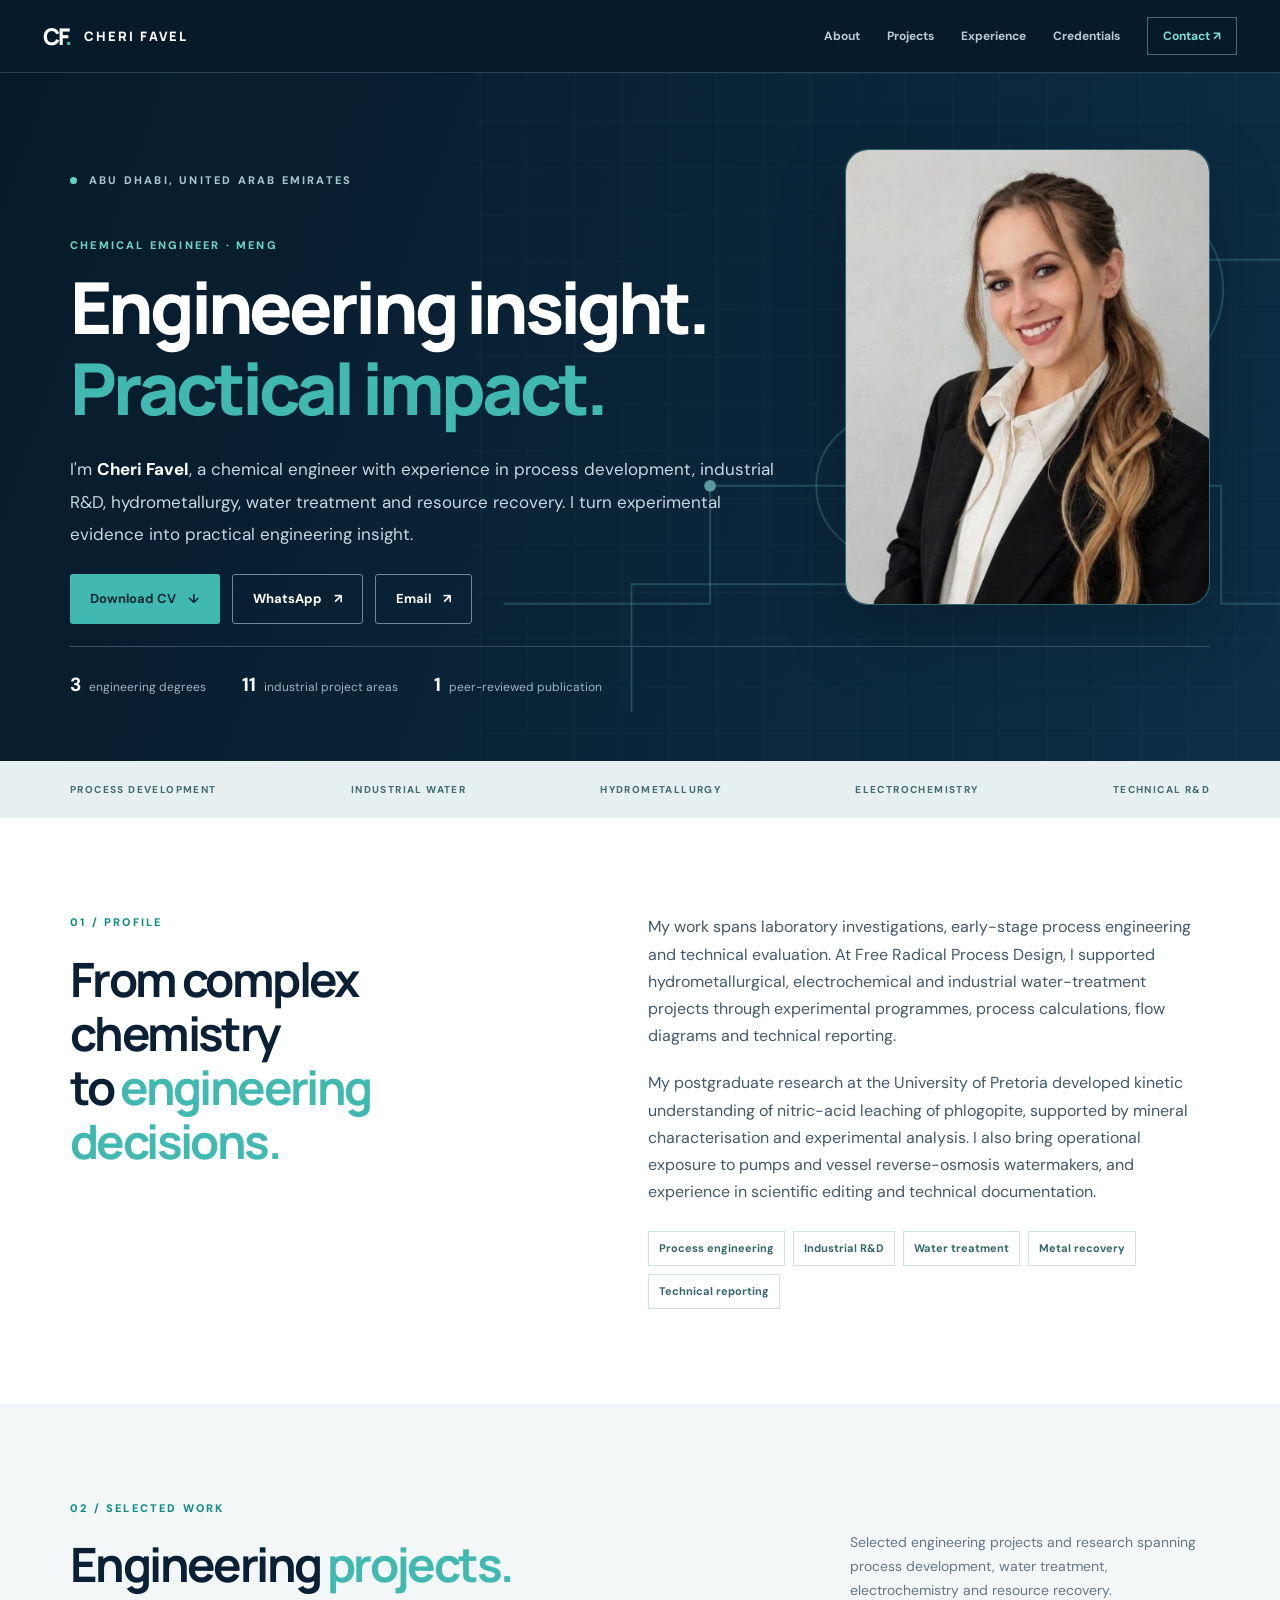
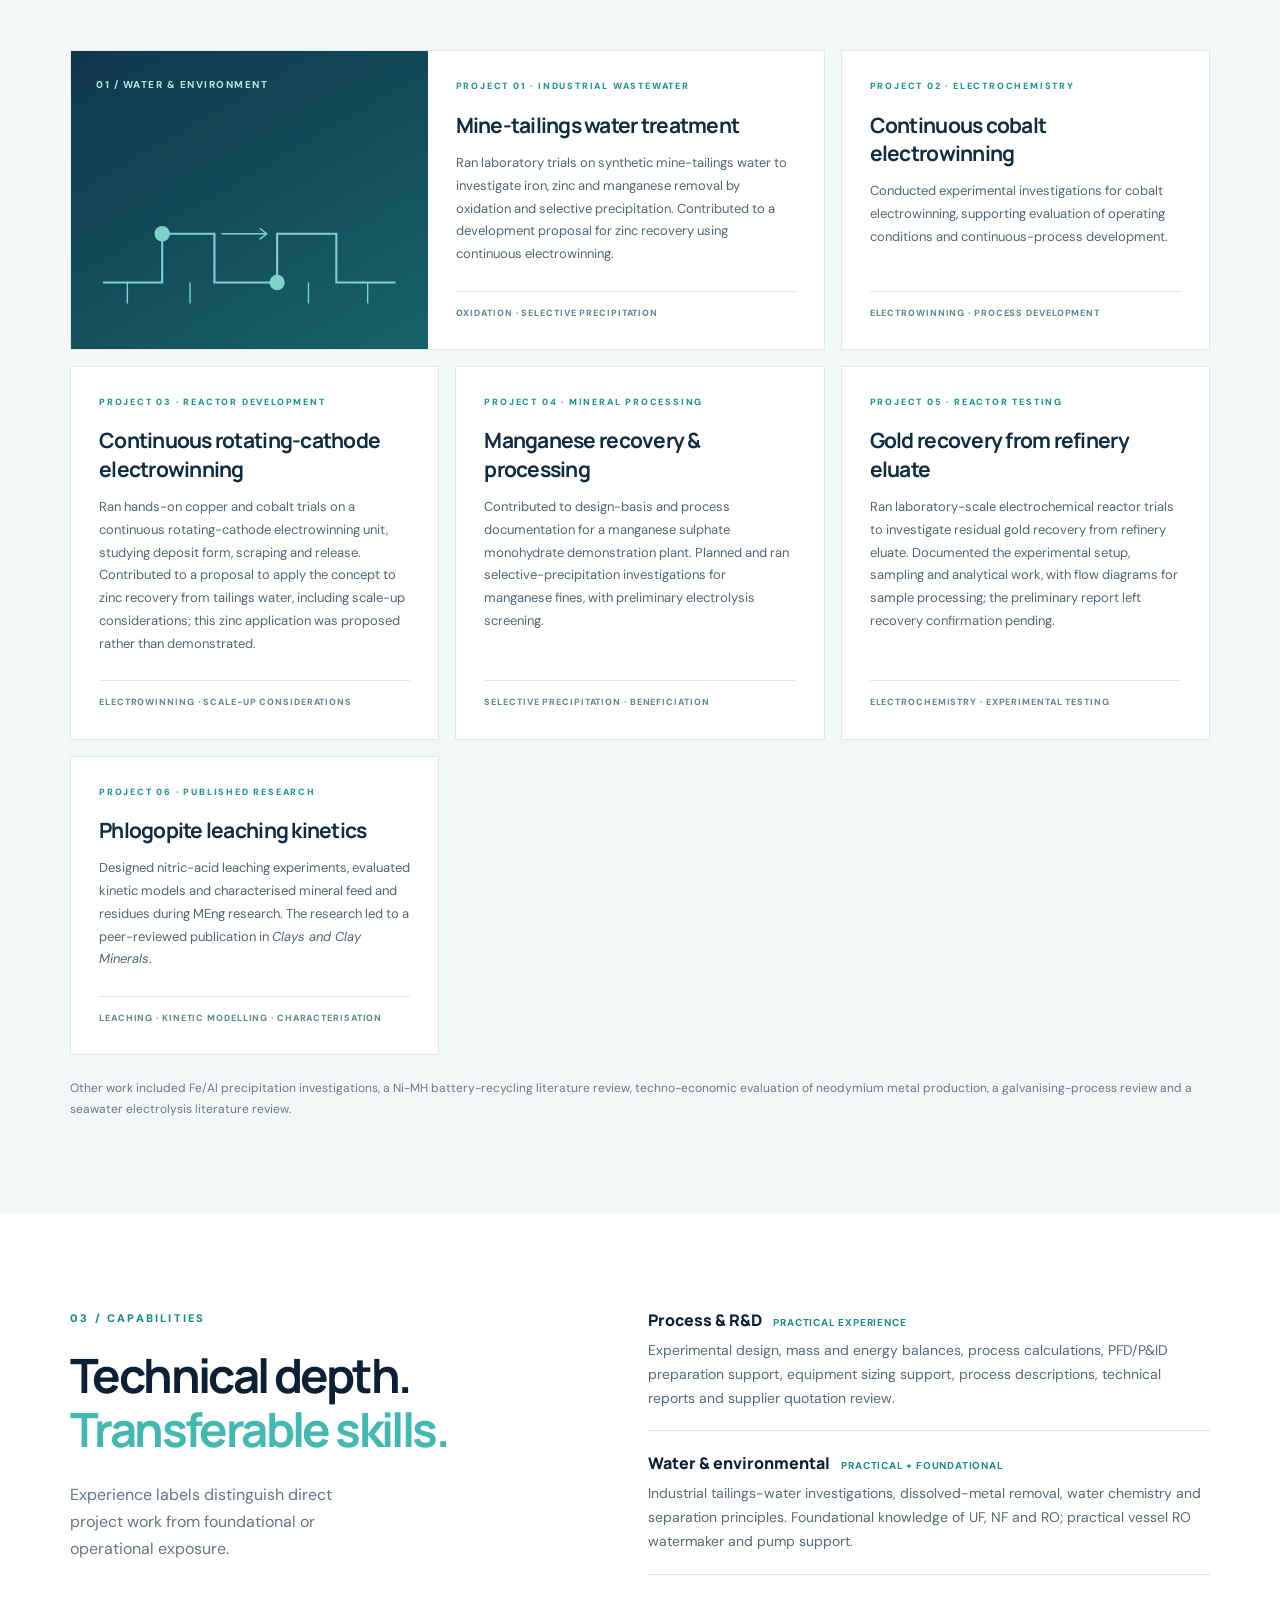
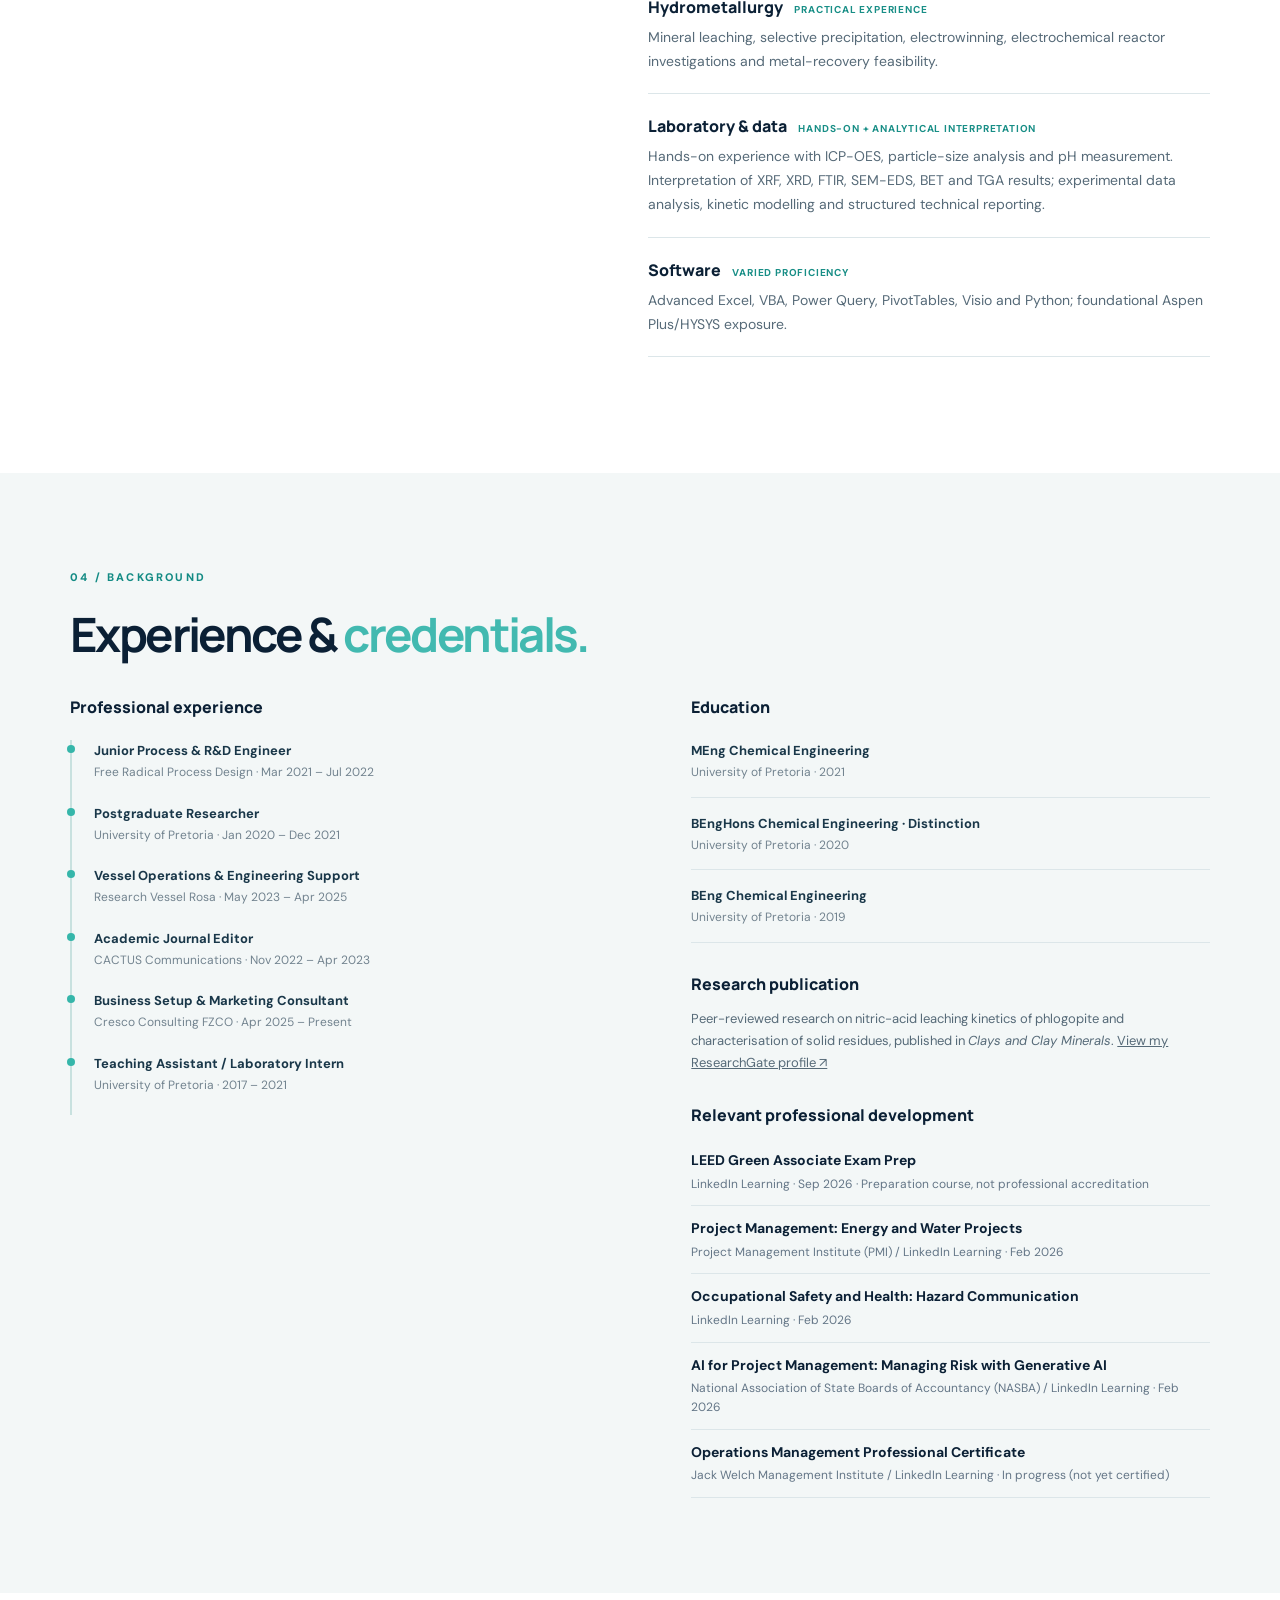
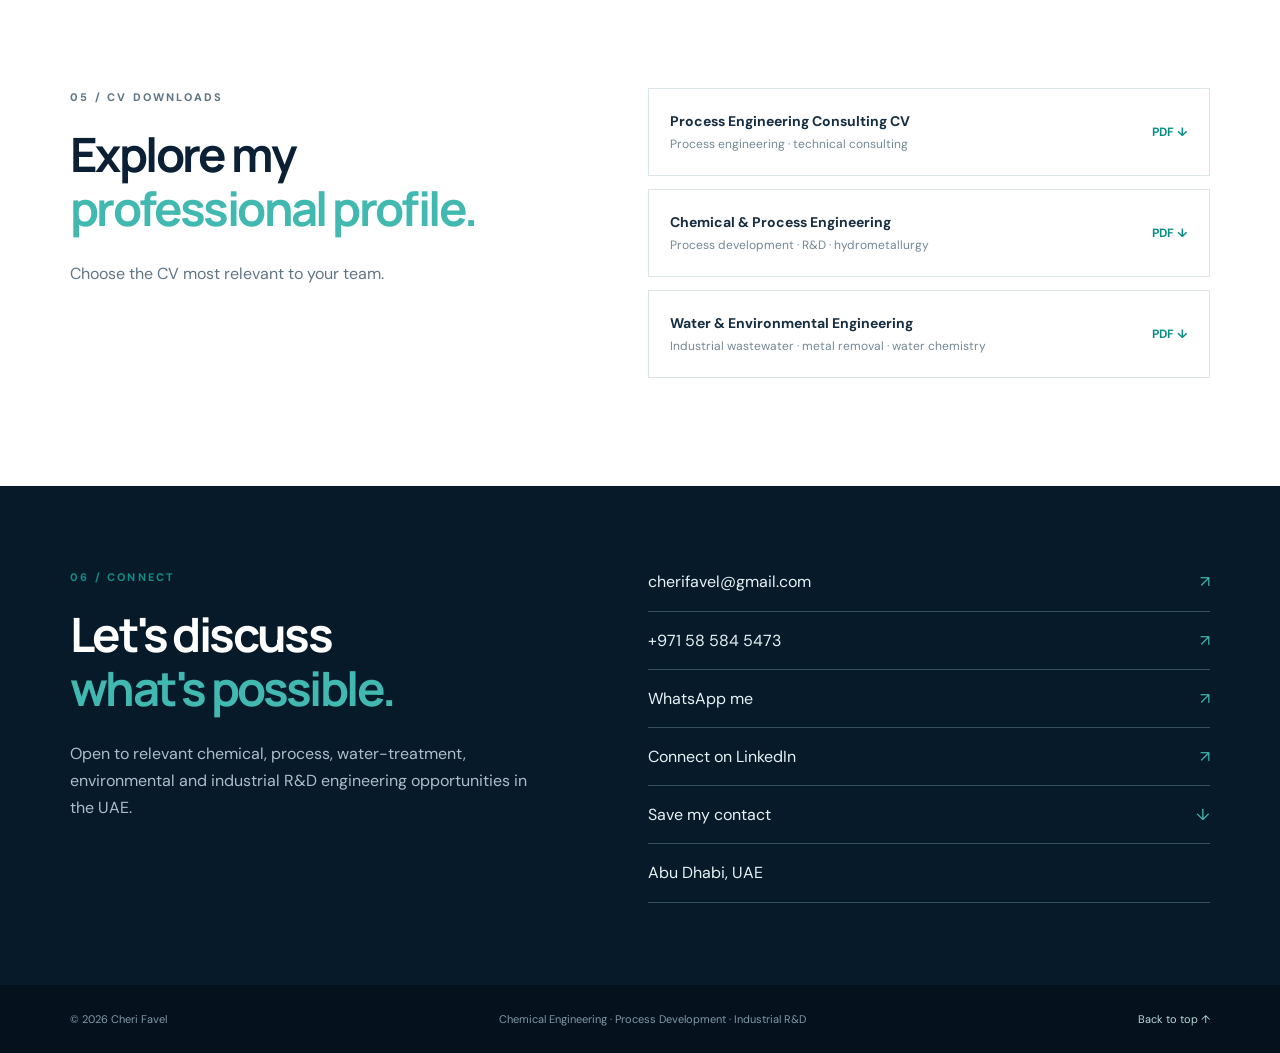
==== index.html @ 6448c1c9 "Fix CV and Contact Section" ====
<!doctype html>
<html lang="en"><head><meta charset="utf-8"><meta name="viewport" content="width=device-width,initial-scale=1"><meta name="theme-color" content="#0b2035"><meta name="description" content="Cheri Favel — MEng Chemical Engineer in Abu Dhabi. Process engineering, industrial R&D, water treatment, hydrometallurgy and resource recovery."><title>Cheri Favel | Chemical Engineer (MEng)</title><link rel="stylesheet" href="assets/style.css"></head>
<body><a class="skip" href="#main">Skip to content</a><header class="nav"><div class="navinner"><a class="brand" href="#top"><span class="brandmark">CF<span>.</span></span><span>CHERI FAVEL</span></a><nav aria-label="Main navigation"><a href="#about">About</a><a href="#projects">Projects</a><a href="#experience">Experience</a><a href="#credentials">Credentials</a><a class="navcontact" href="#contact">Contact ↗</a></nav></div></header>
<main id="main"><section class="hero" id="top"><div class="herobg" aria-hidden="true"><svg viewBox="0 0 1000 700" preserveAspectRatio="xMidYMid slice"><defs><pattern id="g" width="48" height="48" patternUnits="userSpaceOnUse"><path d="M48 0H0V48" fill="none" stroke="#8ad2d0" stroke-opacity=".13"/></pattern></defs><rect width="1000" height="700" fill="url(#g)"/><g fill="none" stroke="#65bfb9" stroke-opacity=".4" stroke-width="2"><path d="M120 540H330V420H510V220H760V100"/><path d="M250 650V520H470V350H720V190H920"/><circle cx="510" cy="420" r="72"/><circle cx="510" cy="420" r="39"/><circle cx="760" cy="220" r="92"/><path d="M610 420h240v120H970"/></g><g fill="#83d6d0"><circle cx="330" cy="420" r="6"/><circle cx="720" cy="350" r="6"/><circle cx="760" cy="100" r="6"/></g></svg></div><div class="wrap hero-content"><div class="hero-portrait"><img src="assets/cheri-professional-1.jpg" alt="Professional portrait of Cheri Favel" width="1100" height="1100" fetchpriority="high"></div><div class="eyebrow"><span class="dot"></span> ABU DHABI, UNITED ARAB EMIRATES</div><p class="intro">CHEMICAL ENGINEER · MENG</p><h1>Engineering insight.<br><em>Practical impact.</em></h1><p class="lead">I'm <strong>Cheri Favel</strong>, a chemical engineer with experience in process development, industrial R&D, hydrometallurgy, water treatment and resource recovery. I turn experimental evidence into practical engineering insight.</p> <div class="actions hero-actions" aria-label="Contact and CV actions">   <a class="button primary" href="#cv">     Download CV <span aria-hidden="true">↓</span>   </a>   <a class="button outline"      href="https://wa.me/971585845473"      target="_blank" rel="noopener noreferrer">     WhatsApp <span aria-hidden="true">↗</span>   </a>   <a class="button outline"      href="mailto:cherifavel@gmail.com">     Email <span aria-hidden="true">↗</span>   </a> </div><div class="herofoot"><span><b>3</b> engineering degrees</span><span><b>11</b> industrial project areas</span><span><b>1</b> peer-reviewed publication</span></div></div></section>
<section class="strip"><div class="wrap stripinner"><span>PROCESS DEVELOPMENT</span><span>INDUSTRIAL WATER</span><span>HYDROMETALLURGY</span><span>ELECTROCHEMISTRY</span><span>TECHNICAL R&D</span></div></section>
<section class="section" id="about"><div class="wrap two"><div><p class="kicker">01 / PROFILE</p><h2>From complex chemistry<br>to <em>engineering decisions.</em></h2></div><div class="bodycopy"><p>My work spans laboratory investigations, early-stage process engineering and technical evaluation. At Free Radical Process Design, I supported hydrometallurgical, electrochemical and industrial water-treatment projects through experimental programmes, process calculations, flow diagrams and technical reporting.</p><p>My postgraduate research at the University of Pretoria developed kinetic understanding of nitric-acid leaching of phlogopite, supported by mineral characterisation and experimental analysis. I also bring operational exposure to pumps and vessel reverse-osmosis watermakers, and experience in scientific editing and technical documentation.</p><div class="tags"><span>Process engineering</span><span>Industrial R&D</span><span>Water treatment</span><span>Metal recovery</span><span>Technical reporting</span></div></div></div></section>
<section class="section shaded" id="projects"><div class="wrap"><div class="sectionhead"><div><p class="kicker">02 / SELECTED WORK</p><h2>Engineering <em>projects.</em></h2></div><p>Selected engineering projects and research spanning process development, water treatment, electrochemistry and resource recovery.</p></div><div class="projects">
<article class="project featured"><div class="projectvisual water"><span>01 / WATER & ENVIRONMENT</span><svg viewBox="0 0 440 200" aria-hidden="true"><path d="M10 140h85v-70h75v70h90v-70h85v70h85" fill="none" stroke="currentColor" stroke-width="3"/><path d="M45 140v30m90-30v30m170-30v30m85-30v30" stroke="currentColor" stroke-width="2"/><circle cx="95" cy="70" r="11" fill="currentColor"/><circle cx="260" cy="140" r="11" fill="currentColor"/><path d="M180 70h65m-10-8 10 8-10 8" stroke="currentColor" stroke-width="2" fill="none"/></svg></div><div class="projectcontent"><p class="projectnum">PROJECT 01 · INDUSTRIAL WASTEWATER</p><h3>Mine-tailings water treatment</h3><p>Ran laboratory trials on synthetic mine-tailings water to investigate iron, zinc and manganese removal by oxidation and selective precipitation. Contributed to a development proposal for zinc recovery using continuous electrowinning.</p><div class="mini">OXIDATION · SELECTIVE PRECIPITATION</div></div></article>
<article class="project"><div class="projectcontent"><p class="projectnum">PROJECT 02 · ELECTROCHEMISTRY</p><h3>Continuous cobalt electrowinning</h3><p>Conducted experimental investigations for cobalt electrowinning, supporting evaluation of operating conditions and continuous-process development.</p><div class="mini">ELECTROWINNING · PROCESS DEVELOPMENT</div></div></article>
<article class="project"><div class="projectcontent"><p class="projectnum">PROJECT 03 · REACTOR DEVELOPMENT</p><h3>Continuous rotating-cathode electrowinning</h3><p>Ran hands-on copper and cobalt trials on a continuous rotating-cathode electrowinning unit, studying deposit form, scraping and release. Contributed to a proposal to apply the concept to zinc recovery from tailings water, including scale-up considerations; this zinc application was proposed rather than demonstrated.</p><div class="mini">ELECTROWINNING · SCALE-UP CONSIDERATIONS</div></div></article>
<article class="project"><div class="projectcontent"><p class="projectnum">PROJECT 04 · MINERAL PROCESSING</p><h3>Manganese recovery & processing</h3><p>Contributed to design-basis and process documentation for a manganese sulphate monohydrate demonstration plant. Planned and ran selective-precipitation investigations for manganese fines, with preliminary electrolysis screening.</p><div class="mini">SELECTIVE PRECIPITATION · BENEFICIATION</div></div></article>
<article class="project"><div class="projectcontent"><p class="projectnum">PROJECT 05 · REACTOR TESTING</p><h3>Gold recovery from refinery eluate</h3><p>Ran laboratory-scale electrochemical reactor trials to investigate residual gold recovery from refinery eluate. Documented the experimental setup, sampling and analytical work, with flow diagrams for sample processing; the preliminary report left recovery confirmation pending.</p><div class="mini">ELECTROCHEMISTRY · EXPERIMENTAL TESTING</div></div></article>
<article class="project"><div class="projectcontent"><p class="projectnum">PROJECT 06 · PUBLISHED RESEARCH</p><h3>Phlogopite leaching kinetics</h3><p>Designed nitric-acid leaching experiments, evaluated kinetic models and characterised mineral feed and residues during MEng research. The research led to a peer-reviewed publication in <em>Clays and Clay Minerals</em>.</p><div class="mini">LEACHING · KINETIC MODELLING · CHARACTERISATION</div></div></article>
</div><p class="note">Other work included Fe/Al precipitation investigations, a Ni-MH battery-recycling literature review, techno-economic evaluation of neodymium metal production, a galvanising-process review and a seawater electrolysis literature review.</p></div></section>
<section class="section" id="experience"><div class="wrap two"><div><p class="kicker">03 / CAPABILITIES</p><h2>Technical depth.<br><em>Transferable skills.</em></h2><p class="aside">Experience labels distinguish direct project work from foundational or operational exposure.</p></div><div class="skills"><div><h3>Process & R&D <small>Practical experience</small></h3><p>Experimental design, mass and energy balances, process calculations, PFD/P&ID preparation support, equipment sizing support, process descriptions, technical reports and supplier quotation review.</p></div><div><h3>Water & environmental <small>Practical + foundational</small></h3><p>Industrial tailings-water investigations, dissolved-metal removal, water chemistry and separation principles. Foundational knowledge of UF, NF and RO; practical vessel RO watermaker and pump support.</p></div><div><h3>Hydrometallurgy <small>Practical experience</small></h3><p>Mineral leaching, selective precipitation, electrowinning, electrochemical reactor investigations and metal-recovery feasibility.</p></div><div><h3>Laboratory & data <small>Hands-on + analytical interpretation</small></h3><p>Hands-on experience with ICP-OES, particle-size analysis and pH measurement. Interpretation of XRF, XRD, FTIR, SEM-EDS, BET and TGA results; experimental data analysis, kinetic modelling and structured technical reporting.</p></div><div><h3>Software <small>Varied proficiency</small></h3><p>Advanced Excel, VBA, Power Query, PivotTables, Visio and Python; foundational Aspen Plus/HYSYS exposure.</p></div></div></div></section>
<section class="section shaded" id="credentials"><div class="wrap"><p class="kicker">04 / BACKGROUND</p><h2>Experience & <em>credentials.</em></h2><div class="credentials"><div><h3>Professional experience</h3><div class="timeline"><div><strong>Junior Process & R&D Engineer</strong><span>Free Radical Process Design · Mar 2021 – Jul 2022</span></div><div><strong>Postgraduate Researcher</strong><span>University of Pretoria · Jan 2020 – Dec 2021</span></div><div><strong>Vessel Operations & Engineering Support</strong><span>Research Vessel Rosa · May 2023 – Apr 2025</span></div><div><strong>Academic Journal Editor</strong><span>CACTUS Communications · Nov 2022 – Apr 2023</span></div><div><strong>Business Setup & Marketing Consultant</strong><span>Cresco Consulting FZCO · Apr 2025 – Present</span></div><div><strong>Teaching Assistant / Laboratory Intern</strong><span>University of Pretoria · 2017 – 2021</span></div></div></div><div><h3>Education</h3><div class="degree"><strong>MEng Chemical Engineering</strong><span>University of Pretoria · 2021</span></div><div class="degree"><strong>BEngHons Chemical Engineering · Distinction</strong><span>University of Pretoria · 2020</span></div><div class="degree"><strong>BEng Chemical Engineering</strong><span>University of Pretoria · 2019</span></div><h3 class="subheading">Research publication</h3><p>Peer-reviewed research on nitric-acid leaching kinetics of phlogopite and characterisation of solid residues, published in <em>Clays and Clay Minerals</em>. <a href="https://www.researchgate.net/profile/Cheri-Favel" target="_blank" rel="noopener noreferrer">View my ResearchGate profile ↗</a></p><h3 class="subheading">Relevant professional development</h3><div class="training-items"><p><strong>LEED Green Associate Exam Prep</strong><span>LinkedIn Learning · Sep 2026 · Preparation course, not professional accreditation</span></p><p><strong>Project Management: Energy and Water Projects</strong><span>Project Management Institute (PMI) / LinkedIn Learning · Feb 2026</span></p><p><strong>Occupational Safety and Health: Hazard Communication</strong><span>LinkedIn Learning · Feb 2026</span></p><p><strong>AI for Project Management: Managing Risk with Generative AI</strong><span>National Association of State Boards of Accountancy (NASBA) / LinkedIn Learning · Feb 2026</span></p><p><strong>Operations Management Professional Certificate</strong><span>Jack Welch Management Institute / LinkedIn Learning · In progress (not yet certified)</span></p></div></div></div></div></section>
<section class="section downloads" id="cv"><div class="wrap two"><div><p class="kicker">05 / CV DOWNLOADS</p><h2>Explore my<br><em>professional profile.</em></h2><p>Choose the CV most relevant to your team.</p></div><div class="downloadcards"><a href="downloads/Cheri_Favel_Process_Engineering_Consulting_CV.pdf" download>
  <span>
    <strong>Process Engineering Consulting CV</strong>
     <small>Process engineering · technical consulting</small>
  </span>
  <b>PDF ↓</b>
</a><a href="downloads/process-engineering-cv.pdf" download><span><strong>Chemical & Process Engineering</strong><small>Process development · R&D · hydrometallurgy</small></span><b>PDF ↓</b></a><a href="downloads/water-environmental-cv.pdf" download><span><strong>Water & Environmental Engineering</strong><small>Industrial wastewater · metal removal · water chemistry</small></span><b>PDF ↓</b></a></div></div></section>
<section class="contact" id="contact"><div class="wrap two"><div><p class="kicker">06 / CONNECT</p><h2>Let's discuss<br><em>what's possible.</em></h2><p>Open to relevant chemical, process, water-treatment, environmental and industrial R&D engineering opportunities in the UAE.</p></div> <div class="contactdetails">   <a href="mailto:cherifavel@gmail.com">     cherifavel@gmail.com <span>↗</span>   </a>   <a href="tel:+971585845473">     +971 58 584 5473 <span>↗</span>   </a>   <a href="https://wa.me/971585845473"      target="_blank" rel="noopener noreferrer">     WhatsApp me <span>↗</span>   </a>   <a href="https://www.linkedin.com/in/cheri-favel/"      target="_blank" rel="noopener noreferrer">     Connect on LinkedIn <span>↗</span>   </a>   <a href="assets/cheri-favel.vcf" download>     Save my contact <span>↓</span>   </a>   <span>Abu Dhabi, UAE</span> </div></div></div></section></main><footer><div class="wrap foot"><span>© <span id="year">2026</span> Cheri Favel</span><span>Chemical Engineering · Process Development · Industrial R&amp;D</span><a href="#top">Back to top ↑</a></div></footer><script src="assets/main.js"></script></body></html>
---- assets/style.css ----
@import url('https://fonts.googleapis.com/css2?family=DM+Sans:wght@400;500;600;700&family=Manrope:wght@400;500;600;700;800&display=swap');
:root{--navy:#0b2035;--deep:#071a2a;--teal:#42b9b0;--ink:#172d40;--muted:#647687;--line:#dce6e9;--paper:#fff;--mist:#f3f7f7}*{box-sizing:border-box}html{scroll-behavior:smooth}body{margin:0;color:var(--ink);font-family:'DM Sans',Arial,sans-serif;font-size:16px;line-height:1.7}a{color:inherit}a:focus-visible{outline:3px solid var(--teal);outline-offset:4px}.skip{position:absolute;top:-100px;left:12px;background:white;padding:12px;z-index:20}.skip:focus{top:12px}.wrap{width:min(1140px,calc(100% - 56px));margin:auto}.nav{background:var(--deep);position:relative;z-index:3;border-bottom:1px solid #294256}.navinner{max-width:1250px;margin:auto;padding:17px 28px;display:flex;justify-content:space-between;align-items:center}.brand{color:#fff;text-decoration:none;display:flex;align-items:center;gap:13px;font:800 13px Manrope;letter-spacing:.16em}.brandmark{font-size:23px;letter-spacing:-.08em}.brandmark span{color:var(--teal)}nav{display:flex;align-items:center;gap:27px}nav a{font-size:12px;font-weight:700;text-decoration:none;color:#b8cbd5}nav a:hover{color:#fff}nav .navcontact{color:#7edbd1;border:1px solid #4b6b75;padding:8px 15px}.hero{position:relative;background:linear-gradient(110deg,#071a2a,#0d2e45);color:white;overflow:hidden}.herobg{position:absolute;inset:0 0 0 37%;opacity:.66}.herobg svg{width:100%;height:100%}.hero-content{position:relative;padding:98px 0 60px;max-width:1140px}.eyebrow,.kicker,.intro,.projectnum{font-size:11px;font-weight:800;letter-spacing:.2em}.eyebrow{color:#a7c7d1;display:flex;align-items:center;gap:12px}.dot{width:7px;height:7px;border-radius:50%;background:#5bd6c8}.intro{color:#70d4c8;margin:46px 0 12px}.hero h1,h2{font-family:Manrope,Arial,sans-serif;letter-spacing:-.055em;line-height:1.14}.hero h1{font-size:clamp(43px,5.6vw,76px);max-width:800px;margin:0 0 23px;font-weight:800}h1 em,h2 em{font-style:normal;color:var(--teal)}.lead{font-size:17px;line-height:1.9;max-width:630px;color:#c8d7e0}.lead strong{color:white}.actions{display:flex;flex-wrap:wrap;gap:12px;margin:32px 0 75px}.button{text-decoration:none;padding:13px 20px;font-size:13px;font-weight:700;display:inline-flex;gap:28px;justify-content:space-between;align-items:center}.primary{background:var(--teal);color:#082a38}.outline{border:1px solid #6e8998;color:#fff}.button:hover{filter:brightness(1.1)}.herofoot{display:flex;gap:36px;border-top:1px solid #375064;padding-top:22px;color:#9eb4c1;font-size:12px}.herofoot b{font-size:19px;color:white;margin-right:5px}.strip{background:#e7f0f0}.stripinner{display:flex;flex-wrap:wrap;justify-content:space-between;gap:15px;padding:20px 0;color:#456c72;font-size:10px;letter-spacing:.14em;font-weight:800}.section{padding:95px 0;scroll-margin-top:20px}.shaded{background:var(--mist)}.two{display:grid;grid-template-columns:1fr 1.18fr;gap:9%}.kicker{color:#138b84;margin:0 0 20px}h2{font-size:clamp(33px,3.7vw,51px);margin:0 0 25px;color:var(--navy)}.bodycopy p{margin:0 0 20px;color:#435969}.tags{display:flex;gap:8px;flex-wrap:wrap;margin-top:26px}.tags span{border:1px solid #d1e2e3;color:#36656b;font-size:11px;font-weight:700;padding:7px 10px}.sectionhead{display:flex;justify-content:space-between;gap:40px;align-items:end;margin-bottom:34px}.sectionhead>p{max-width:360px;color:var(--muted);font-size:14px}.projects{display:grid;grid-template-columns:repeat(3,1fr);gap:16px}.project{background:#fff;border:1px solid #e1e8e9;min-height:285px;display:flex;flex-direction:column}.project.featured{grid-column:span 2;display:grid;grid-template-columns:.9fr 1fr}.projectvisual{background:linear-gradient(150deg,#10364d,#17636a);color:#7ed3cd;min-height:290px;padding:25px;display:flex;flex-direction:column;justify-content:space-between;overflow:hidden}.projectvisual span{font-size:10px;letter-spacing:.15em;font-weight:800;color:#b2e5df}.projectvisual svg{width:100%}.projectcontent{padding:28px;display:flex;flex-direction:column;flex:1}.projectnum{color:#16968c;font-size:9px;margin:0 0 16px}.project h3{font-family:Manrope;font-size:21px;line-height:1.35;letter-spacing:-.035em;color:#102c41;margin:0 0 13px}.project p:not(.projectnum){font-size:13px;line-height:1.75;color:#516675;margin:0 0 25px}.mini{font-size:9px;letter-spacing:.1em;font-weight:800;color:#5e8990;margin-top:auto;border-top:1px solid #e2e9e9;padding-top:14px}.note{color:#637987;font-size:12px;margin:23px 0 0}.aside{color:var(--muted);max-width:300px}.skills>div{border-bottom:1px solid var(--line);padding:0 0 20px;margin-bottom:21px}.skills h3{font:800 16px Manrope;margin:0 0 8px;color:var(--navy)}.skills small{font:700 10px 'DM Sans';text-transform:uppercase;letter-spacing:.08em;color:#188e86;margin-left:8px}.skills p{margin:0;color:#566a78;font-size:14px}.credentials{display:grid;grid-template-columns:1fr 1fr;gap:9%;margin-top:35px}.credentials h3{font:800 16px Manrope;color:var(--navy);margin:0 0 22px}.timeline>div{padding:0 0 20px 22px;border-left:2px solid #c8e1df;position:relative}.timeline>div:before{content:'';position:absolute;left:-5px;top:5px;width:8px;height:8px;background:#35b6aa;border-radius:50%}.timeline strong,.degree strong{display:block;font-size:13px;color:#193749}.timeline span,.degree span{display:block;color:#72838f;font-size:12px}.degree{border-bottom:1px solid #dce6e9;padding-bottom:14px;margin-bottom:15px}.credentials p{font-size:13px;color:#566a78}.subheading{margin-top:30px!important;margin-bottom:10px!important}.muted{color:#7b8b95}.small{font-size:11px}.downloads{background:#fff}.downloads p{color:#617685}.downloadcards a{border:1px solid var(--line);padding:21px;margin-bottom:13px;display:flex;justify-content:space-between;align-items:center;gap:12px;text-decoration:none}.downloadcards a:hover{border-color:var(--teal);background:#f6fbfa}.downloadcards strong,.downloadcards small{display:block}.downloadcards strong{font-size:14px}.downloadcards small{font-size:12px;color:#748895}.downloadcards b{font-size:12px;color:#0b8e85;white-space:nowrap}.contact{background:var(--deep);padding:82px 0;color:white}.contact h2{color:white}.contact p:not(.kicker){color:#a9c0ca}.contactdetails{display:flex;flex-direction:column;justify-content:center;gap:15px}.contactdetails a,.contactdetails>span{border-bottom:1px solid #355061;padding-bottom:15px;color:#e6f2f4;text-decoration:none;font-size:16px}.contactdetails a span{float:right;color:var(--teal)}footer{background:#05121e;color:#8099a8;font-size:11px}.foot{padding:25px 0;display:flex;gap:20px;justify-content:space-between}.foot a{color:#b6d8d8;text-decoration:none}@media(max-width:800px){.wrap{width:min(100% - 36px,640px)}.navinner{padding:16px 18px}nav{gap:12px}nav a:not(.navcontact){display:none}.hero-content{padding:65px 0 40px}.herobg{inset:0 0 0 10%;opacity:.24}.intro{margin-top:35px}.lead{font-size:15px}.actions{margin-bottom:45px}.herofoot{gap:12px;flex-wrap:wrap}.herofoot span{font-size:11px}.stripinner{justify-content:flex-start}.section{padding:65px 0}.two,.credentials{grid-template-columns:1fr;gap:25px}.sectionhead{display:block}.projects{grid-template-columns:1fr 1fr}.project.featured{grid-column:span 2}.project{min-height:0}.foot{flex-wrap:wrap}.skills small{display:block;margin:4px 0 0}}@media(max-width:560px){.projects{grid-template-columns:1fr}.project.featured{grid-column:span 1;display:block}.projectvisual{min-height:165px}.projectvisual svg{height:105px}.hero h1{font-size:42px}.herofoot{display:grid;grid-template-columns:1fr 1fr}.sectionhead>p{margin-bottom:24px}.projectcontent{padding:23px}.contactdetails a{font-size:14px}}

/* Professional headshot — WETEX engineering portfolio */
@media(min-width:1000px){.hero-content>.eyebrow,.hero-content>.intro,.hero-content>h1,.hero-content>.lead,.hero-content>.actions{max-width:62%}.hero-portrait{position:absolute;right:0;top:76px;width:32%;aspect-ratio:4/5;overflow:hidden;border:1px solid rgba(109,210,204,.35);box-shadow:0 24px 70px rgba(0,0,0,.22)}.hero-portrait img{width:100%;height:100%;object-fit:cover;object-position:center 18%}.herofoot{position:relative;z-index:1}}
@media(min-width:801px) and (max-width:999px){.hero-portrait{width:230px;height:270px;float:right;margin:0 0 16px 25px;overflow:hidden;border:1px solid rgba(109,210,204,.35)}.hero-portrait img{width:100%;height:100%;object-fit:cover}}
@media(max-width:800px){.hero-portrait{width:min(230px,65vw);aspect-ratio:1/1;margin:0 0 25px;overflow:hidden;border:1px solid rgba(109,210,204,.35)}.hero-portrait img{width:100%;height:100%;object-fit:cover;object-position:center 15%}}

/* Rounded portrait and expanded credentials */
.hero-portrait{border-radius:22px;isolation:isolate}
.hero-portrait img{display:block;border-radius:inherit}
.qualification-list{list-style:none;margin:10px 0 22px;padding:0;display:grid;gap:11px}
.qualification-list li{position:relative;padding-left:18px;line-height:1.55;color:var(--muted,#536879);font-size:14px}
.qualification-list li:before{content:"";position:absolute;left:0;top:.65em;width:6px;height:6px;border-radius:50%;background:var(--teal,#42b9b0)}
.qualification-list strong{color:var(--navy,#0b2035)}
.qualification-note{font-size:13px;line-height:1.55}
@media(max-width:800px){.hero-portrait{border-radius:18px}}

/* Credentials: match the existing degree/timeline typography */
.training-items{display:grid;gap:0;margin:12px 0 0}
.training-items p{margin:0;padding:12px 0;border-bottom:1px solid var(--line);font-size:14px;line-height:1.55;font-family:'DM Sans',Arial,sans-serif;color:var(--ink)}
.training-items p strong{display:block;font-weight:700;color:var(--navy);font-family:inherit;font-size:14px}
.training-items p span{display:block;color:var(--muted);font-size:12px;font-family:inherit;margin-top:3px}


/* Hero contact actions — Edit 1 */
.hero-actions {
  margin: 24px 0 22px;
  gap: 12px;
}

.hero-actions .button {
  min-height: 48px;
  border-radius: 3px;
  gap: 12px;
}

@media (max-width: 560px) {
  .hero-actions {
    display: flex;
    flex-direction: column;
    gap: 10px;
    margin: 20px 0;
  }

  .hero-actions .button {
    width: 100%;
    min-height: 48px;
    justify-content: space-between;
  }
}
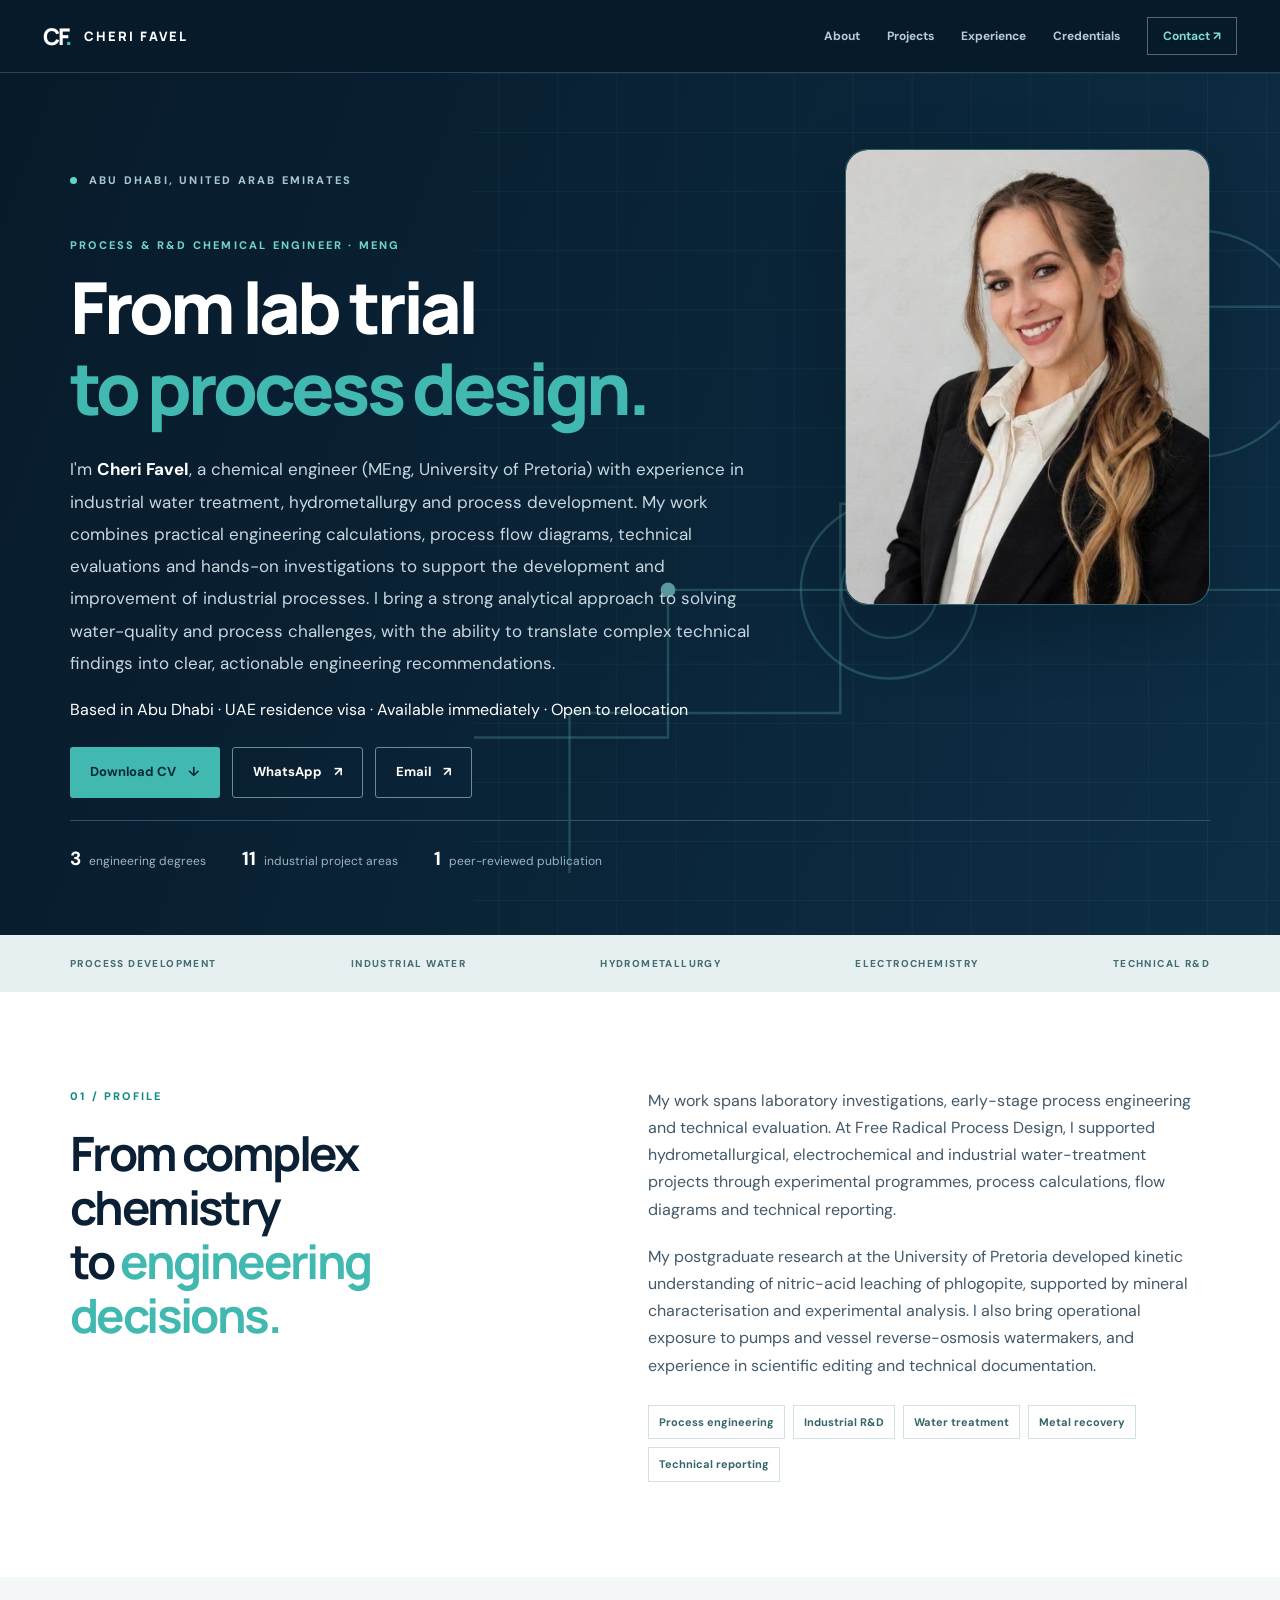
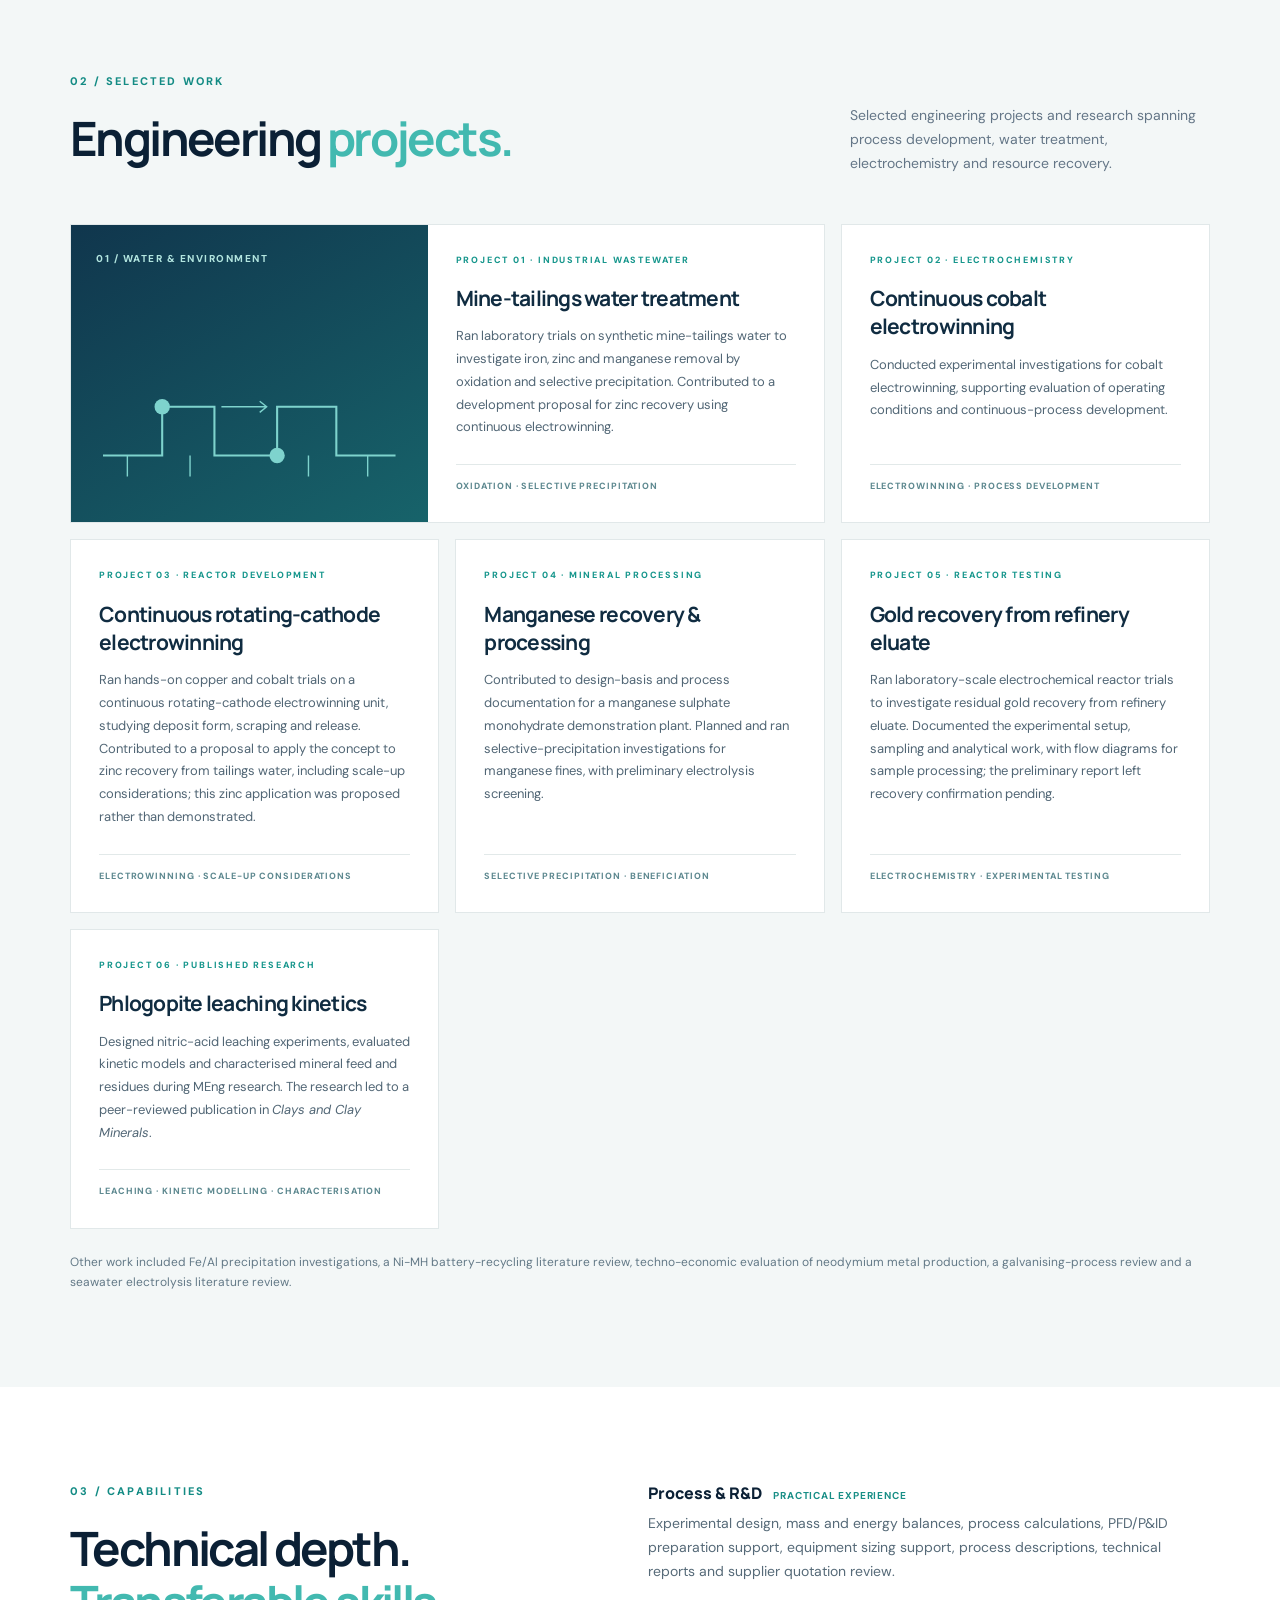
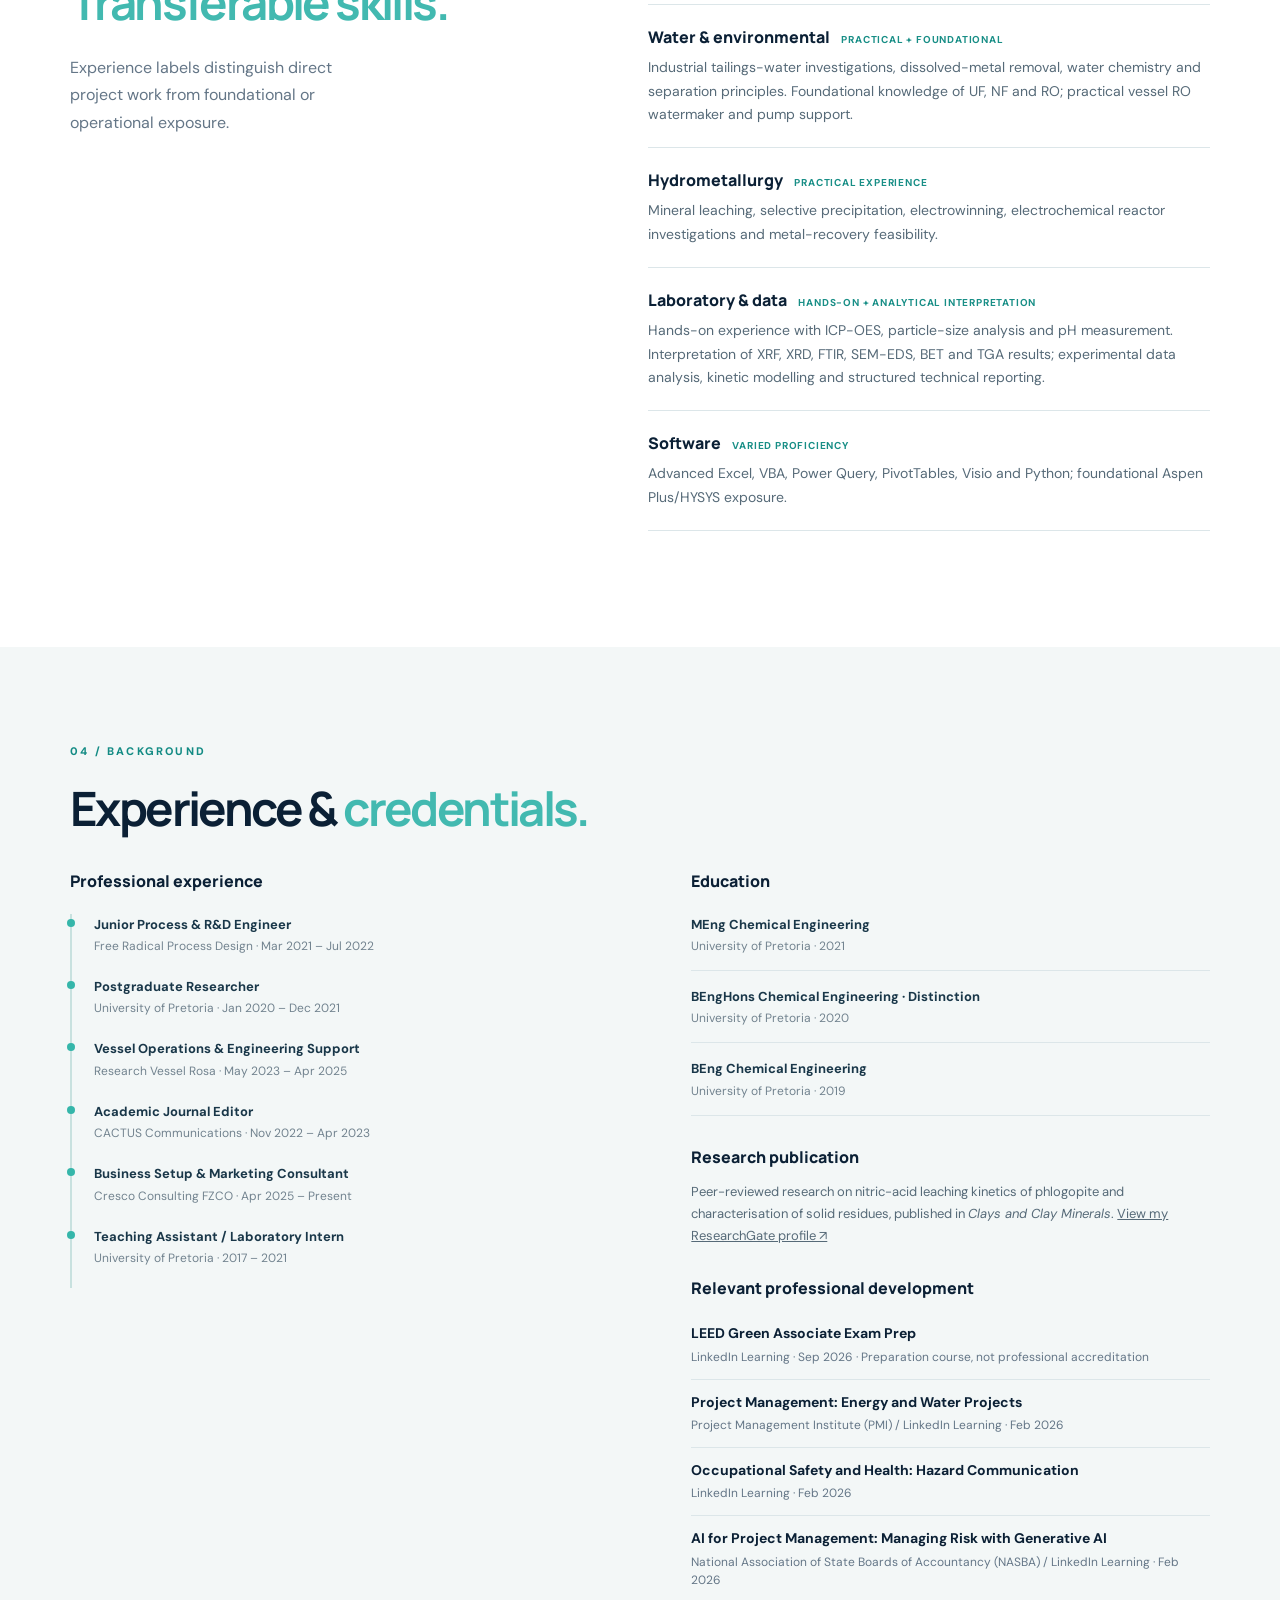
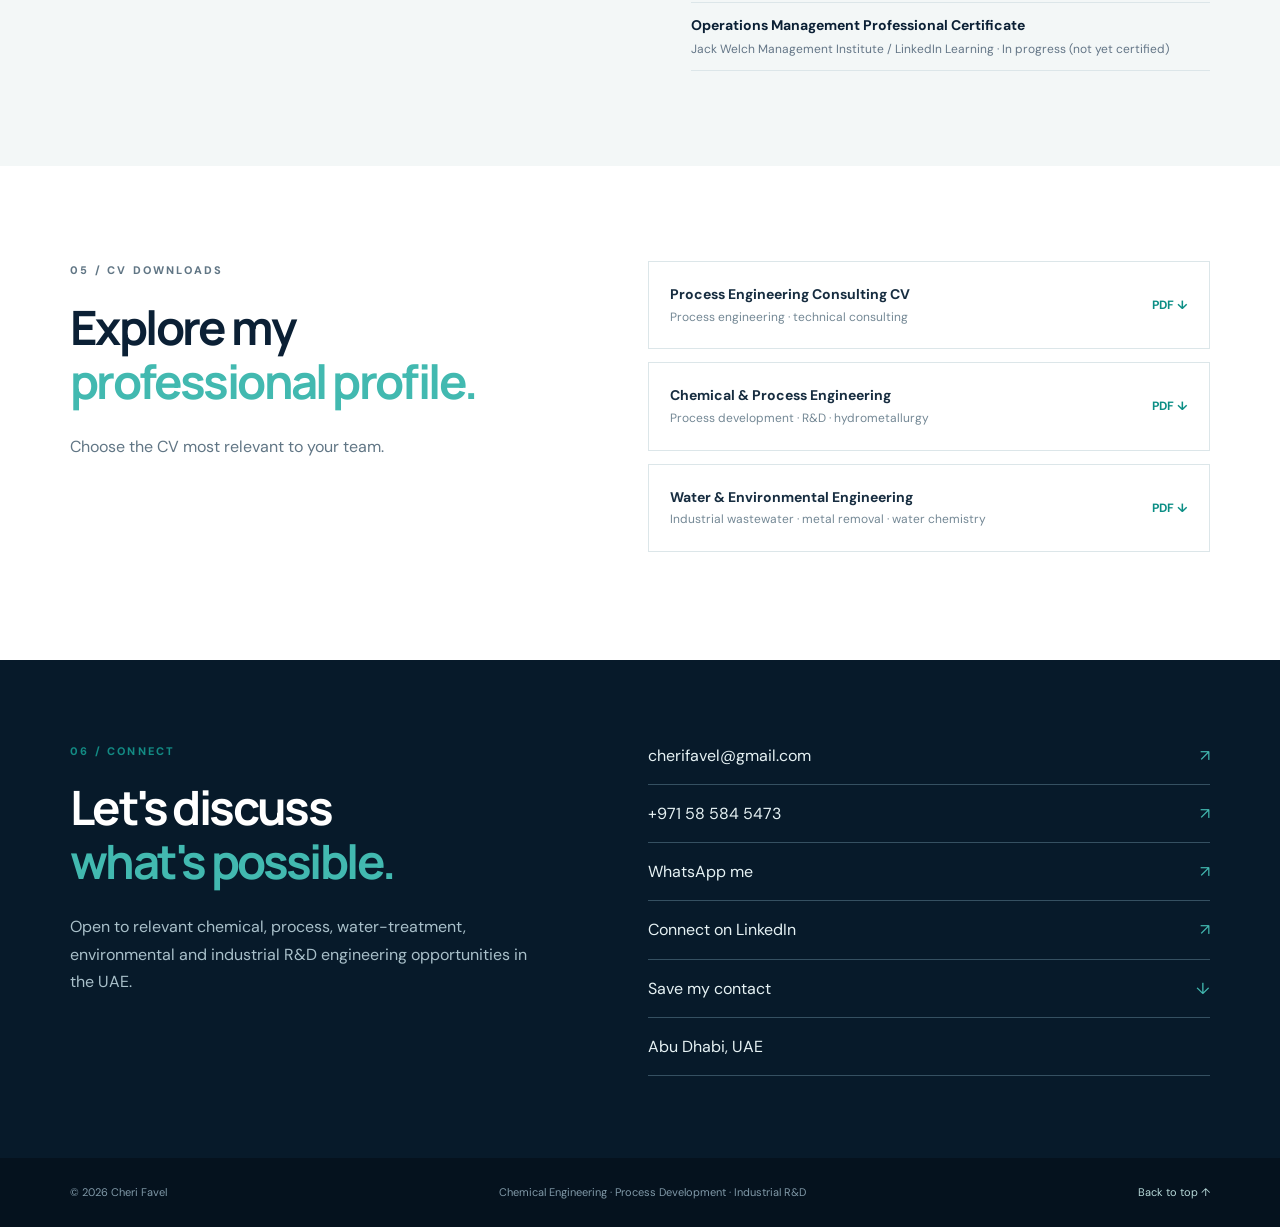
==== commit 2108f78d: "updated bio" ====
--- a/index.html
+++ b/index.html
@@ -1,7 +1,7 @@
 <!doctype html>
 <html lang="en"><head><meta charset="utf-8"><meta name="viewport" content="width=device-width,initial-scale=1"><meta name="theme-color" content="#0b2035"><meta name="description" content="Cheri Favel — MEng Chemical Engineer in Abu Dhabi. Process engineering, industrial R&D, water treatment, hydrometallurgy and resource recovery."><title>Cheri Favel | Chemical Engineer (MEng)</title><link rel="stylesheet" href="assets/style.css"></head>
 <body><a class="skip" href="#main">Skip to content</a><header class="nav"><div class="navinner"><a class="brand" href="#top"><span class="brandmark">CF<span>.</span></span><span>CHERI FAVEL</span></a><nav aria-label="Main navigation"><a href="#about">About</a><a href="#projects">Projects</a><a href="#experience">Experience</a><a href="#credentials">Credentials</a><a class="navcontact" href="#contact">Contact ↗</a></nav></div></header>
-<main id="main"><section class="hero" id="top"><div class="herobg" aria-hidden="true"><svg viewBox="0 0 1000 700" preserveAspectRatio="xMidYMid slice"><defs><pattern id="g" width="48" height="48" patternUnits="userSpaceOnUse"><path d="M48 0H0V48" fill="none" stroke="#8ad2d0" stroke-opacity=".13"/></pattern></defs><rect width="1000" height="700" fill="url(#g)"/><g fill="none" stroke="#65bfb9" stroke-opacity=".4" stroke-width="2"><path d="M120 540H330V420H510V220H760V100"/><path d="M250 650V520H470V350H720V190H920"/><circle cx="510" cy="420" r="72"/><circle cx="510" cy="420" r="39"/><circle cx="760" cy="220" r="92"/><path d="M610 420h240v120H970"/></g><g fill="#83d6d0"><circle cx="330" cy="420" r="6"/><circle cx="720" cy="350" r="6"/><circle cx="760" cy="100" r="6"/></g></svg></div><div class="wrap hero-content"><div class="hero-portrait"><img src="assets/cheri-professional-1.jpg" alt="Professional portrait of Cheri Favel" width="1100" height="1100" fetchpriority="high"></div><div class="eyebrow"><span class="dot"></span> ABU DHABI, UNITED ARAB EMIRATES</div><p class="intro">CHEMICAL ENGINEER · MENG</p><h1>Engineering insight.<br><em>Practical impact.</em></h1><p class="lead">I'm <strong>Cheri Favel</strong>, a chemical engineer with experience in process development, industrial R&D, hydrometallurgy, water treatment and resource recovery. I turn experimental evidence into practical engineering insight.</p> <div class="actions hero-actions" aria-label="Contact and CV actions">   <a class="button primary" href="#cv">     Download CV <span aria-hidden="true">↓</span>   </a>   <a class="button outline"      href="https://wa.me/971585845473"      target="_blank" rel="noopener noreferrer">     WhatsApp <span aria-hidden="true">↗</span>   </a>   <a class="button outline"      href="mailto:cherifavel@gmail.com">     Email <span aria-hidden="true">↗</span>   </a> </div><div class="herofoot"><span><b>3</b> engineering degrees</span><span><b>11</b> industrial project areas</span><span><b>1</b> peer-reviewed publication</span></div></div></section>
+<main id="main"><section class="hero" id="top"><div class="herobg" aria-hidden="true"><svg viewBox="0 0 1000 700" preserveAspectRatio="xMidYMid slice"><defs><pattern id="g" width="48" height="48" patternUnits="userSpaceOnUse"><path d="M48 0H0V48" fill="none" stroke="#8ad2d0" stroke-opacity=".13"/></pattern></defs><rect width="1000" height="700" fill="url(#g)"/><g fill="none" stroke="#65bfb9" stroke-opacity=".4" stroke-width="2"><path d="M120 540H330V420H510V220H760V100"/><path d="M250 650V520H470V350H720V190H920"/><circle cx="510" cy="420" r="72"/><circle cx="510" cy="420" r="39"/><circle cx="760" cy="220" r="92"/><path d="M610 420h240v120H970"/></g><g fill="#83d6d0"><circle cx="330" cy="420" r="6"/><circle cx="720" cy="350" r="6"/><circle cx="760" cy="100" r="6"/></g></svg></div><div class="wrap hero-content"><div class="hero-portrait"><img src="assets/cheri-professional-1.jpg" alt="Professional portrait of Cheri Favel" width="1100" height="1100" fetchpriority="high"></div><div class="eyebrow"><span class="dot"></span> ABU DHABI, UNITED ARAB EMIRATES</div><p class="intro">PROCESS &amp; R&amp;D CHEMICAL ENGINEER · MENG</p><h1>From lab trial<br><em>to process design.</em></h1> <p class="lead">I'm <strong>Cheri Favel</strong>, a chemical engineer (MEng, University of Pretoria) with experience in industrial water treatment, hydrometallurgy and process development. My work combines practical engineering calculations, process flow diagrams, technical evaluations and hands-on investigations to support the development and improvement of industrial processes. I bring a strong analytical approach to solving water-quality and process challenges, with the ability to translate complex technical findings into clear, actionable engineering recommendations.</p> <p class="hero-availability">Based in Abu Dhabi · UAE residence visa · Available immediately · Open to relocation</p> <div class="actions hero-actions" aria-label="Contact and CV actions">   <a class="button primary" href="#cv">     Download CV <span aria-hidden="true">↓</span>   </a>   <a class="button outline"      href="https://wa.me/971585845473"      target="_blank" rel="noopener noreferrer">     WhatsApp <span aria-hidden="true">↗</span>   </a>   <a class="button outline"      href="mailto:cherifavel@gmail.com">     Email <span aria-hidden="true">↗</span>   </a> </div><div class="herofoot"><span><b>3</b> engineering degrees</span><span><b>11</b> industrial project areas</span><span><b>1</b> peer-reviewed publication</span></div></div></section>
 <section class="strip"><div class="wrap stripinner"><span>PROCESS DEVELOPMENT</span><span>INDUSTRIAL WATER</span><span>HYDROMETALLURGY</span><span>ELECTROCHEMISTRY</span><span>TECHNICAL R&D</span></div></section>
 <section class="section" id="about"><div class="wrap two"><div><p class="kicker">01 / PROFILE</p><h2>From complex chemistry<br>to <em>engineering decisions.</em></h2></div><div class="bodycopy"><p>My work spans laboratory investigations, early-stage process engineering and technical evaluation. At Free Radical Process Design, I supported hydrometallurgical, electrochemical and industrial water-treatment projects through experimental programmes, process calculations, flow diagrams and technical reporting.</p><p>My postgraduate research at the University of Pretoria developed kinetic understanding of nitric-acid leaching of phlogopite, supported by mineral characterisation and experimental analysis. I also bring operational exposure to pumps and vessel reverse-osmosis watermakers, and experience in scientific editing and technical documentation.</p><div class="tags"><span>Process engineering</span><span>Industrial R&D</span><span>Water treatment</span><span>Metal recovery</span><span>Technical reporting</span></div></div></div></section>
 <section class="section shaded" id="projects"><div class="wrap"><div class="sectionhead"><div><p class="kicker">02 / SELECTED WORK</p><h2>Engineering <em>projects.</em></h2></div><p>Selected engineering projects and research spanning process development, water treatment, electrochemistry and resource recovery.</p></div><div class="projects">
@@ -21,4 +21,4 @@
   </span>
   <b>PDF ↓</b>
 </a><a href="downloads/process-engineering-cv.pdf" download><span><strong>Chemical & Process Engineering</strong><small>Process development · R&D · hydrometallurgy</small></span><b>PDF ↓</b></a><a href="downloads/water-environmental-cv.pdf" download><span><strong>Water & Environmental Engineering</strong><small>Industrial wastewater · metal removal · water chemistry</small></span><b>PDF ↓</b></a></div></div></section>
-<section class="contact" id="contact"><div class="wrap two"><div><p class="kicker">06 / CONNECT</p><h2>Let's discuss<br><em>what's possible.</em></h2><p>Open to relevant chemical, process, water-treatment, environmental and industrial R&D engineering opportunities in the UAE.</p></div> <div class="contactdetails">   <a href="mailto:cherifavel@gmail.com">     cherifavel@gmail.com <span>↗</span>   </a>   <a href="tel:+971585845473">     +971 58 584 5473 <span>↗</span>   </a>   <a href="https://wa.me/971585845473"      target="_blank" rel="noopener noreferrer">     WhatsApp me <span>↗</span>   </a>   <a href="https://www.linkedin.com/in/cheri-favel/"      target="_blank" rel="noopener noreferrer">     Connect on LinkedIn <span>↗</span>   </a>   <a href="assets/cheri-favel.vcf" download>     Save my contact <span>↓</span>   </a>   <span>Abu Dhabi, UAE</span> </div></div></div></section></main><footer><div class="wrap foot"><span>© <span id="year">2026</span> Cheri Favel</span><span>Chemical Engineering · Process Development · Industrial R&amp;D</span><a href="#top">Back to top ↑</a></div></footer><script src="assets/main.js"></script></body></html>
+<section class="contact" id="contact"><div class="wrap two"><div><p class="kicker">06 / CONNECT</p><h2>Let's discuss<br><em>what's possible.</em></h2><p>Open to relevant chemical, process, water-treatment, environmental and industrial R&D engineering opportunities in the UAE.</p></div> <div class="contactdetails">   <a href="mailto:cherifavel@gmail.com">     cherifavel@gmail.com <span>↗</span>   </a>   <a href="tel:+971585845473">     +971 58 584 5473 <span>↗</span>   </a>   <a href="https://wa.me/971585845473"      target="_blank" rel="noopener noreferrer">     WhatsApp me <span>↗</span>   </a>   <a href="https://www.linkedin.com/in/cheri-favel/"      target="_blank" rel="noopener noreferrer">     Connect on LinkedIn <span>↗</span>   </a>   <a href="assets/cheri-favel.vcf" download>     Save my contact <span>↓</span>   </a>   <span>Abu Dhabi, UAE</span> </div></div></section></main><footer><div class="wrap foot"><span>© <span id="year">2026</span> Cheri Favel</span><span>Chemical Engineering · Process Development · Industrial R&amp;D</span><a href="#top">Back to top ↑</a></div></footer><script src="assets/main.js"></script></body></html>
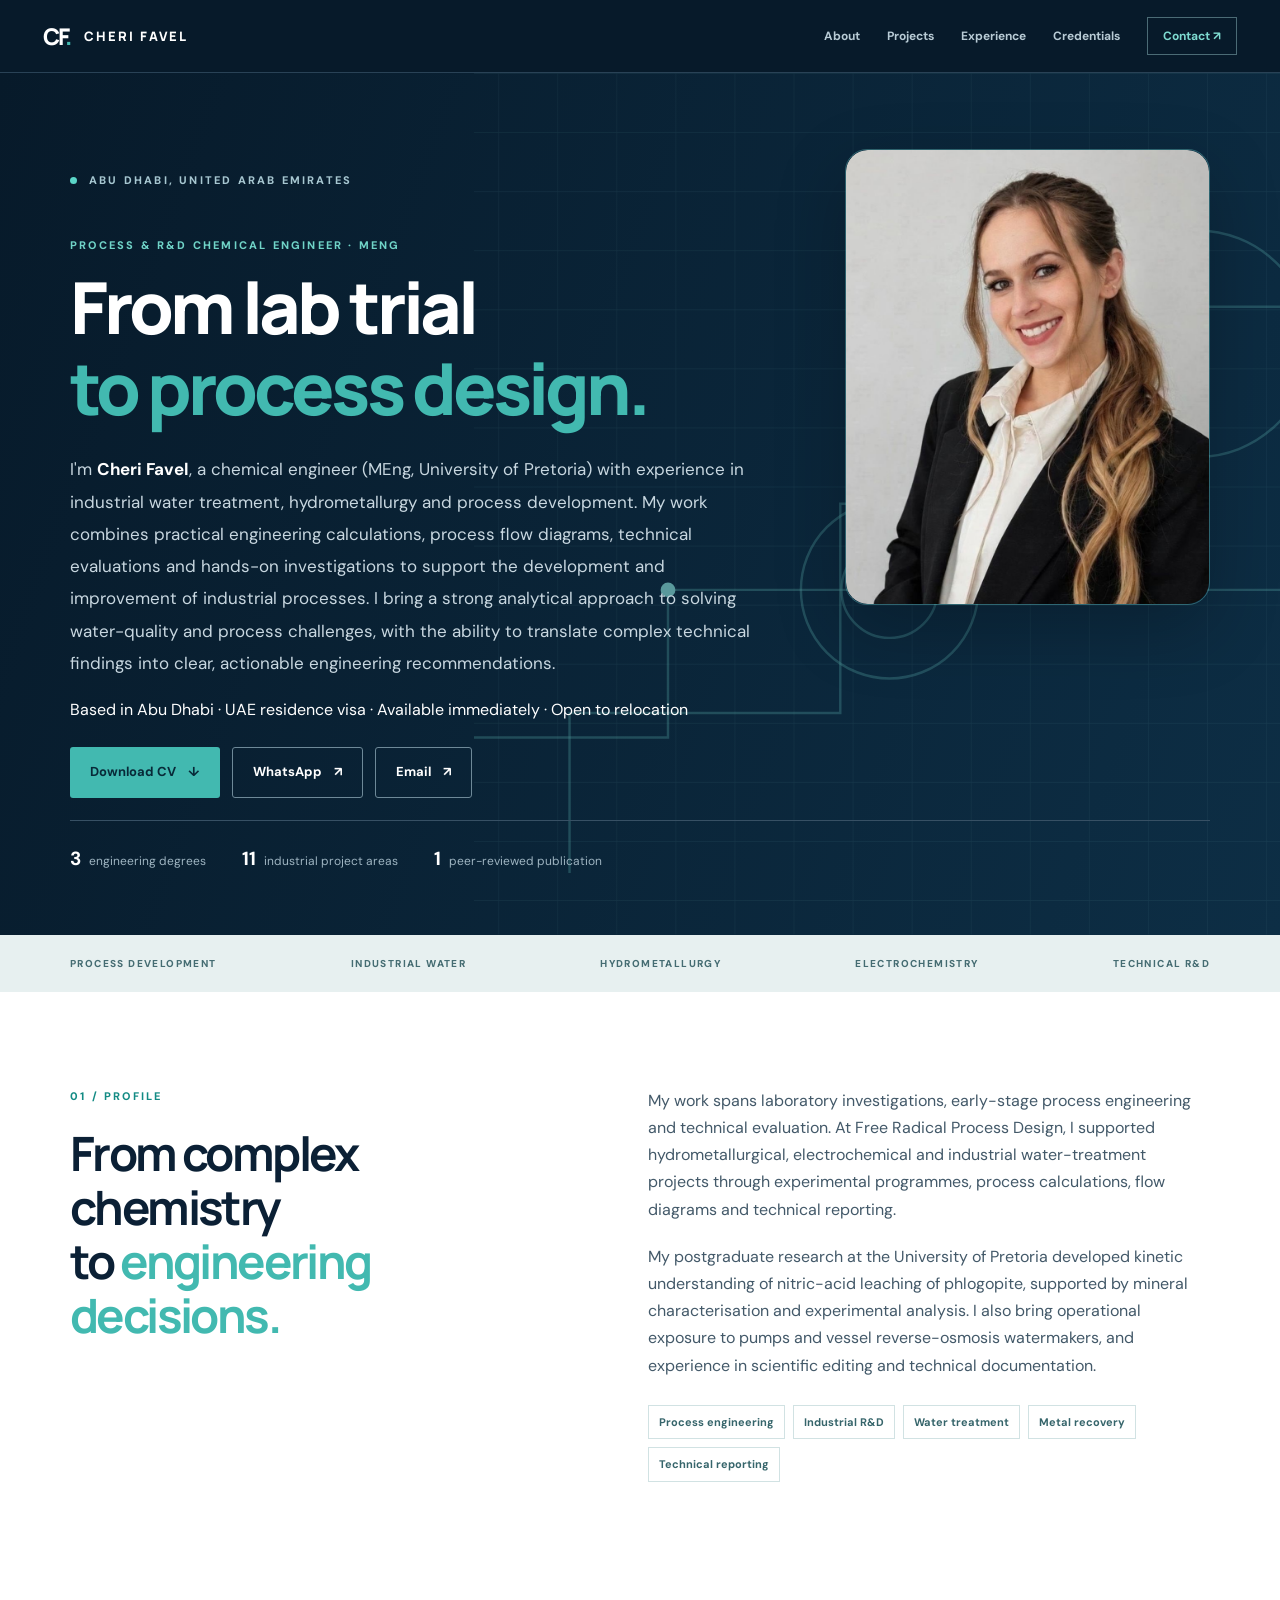
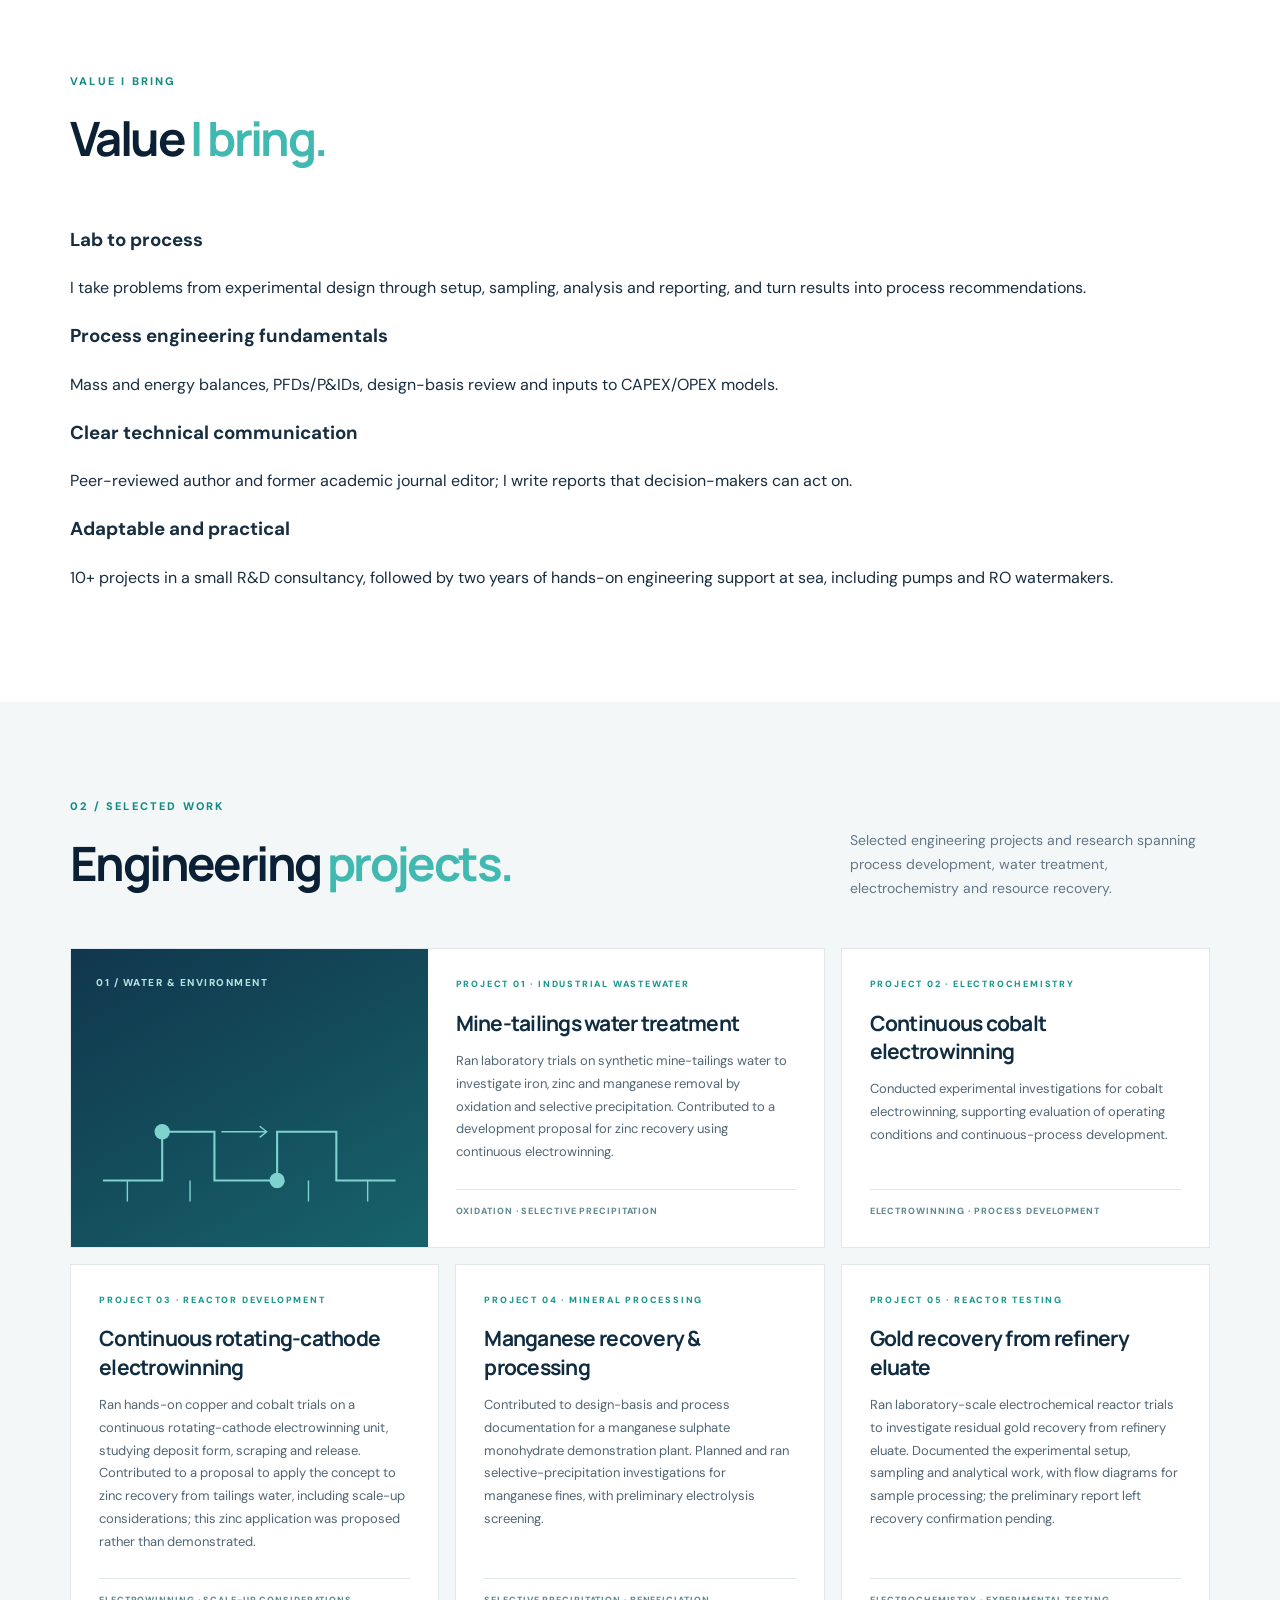
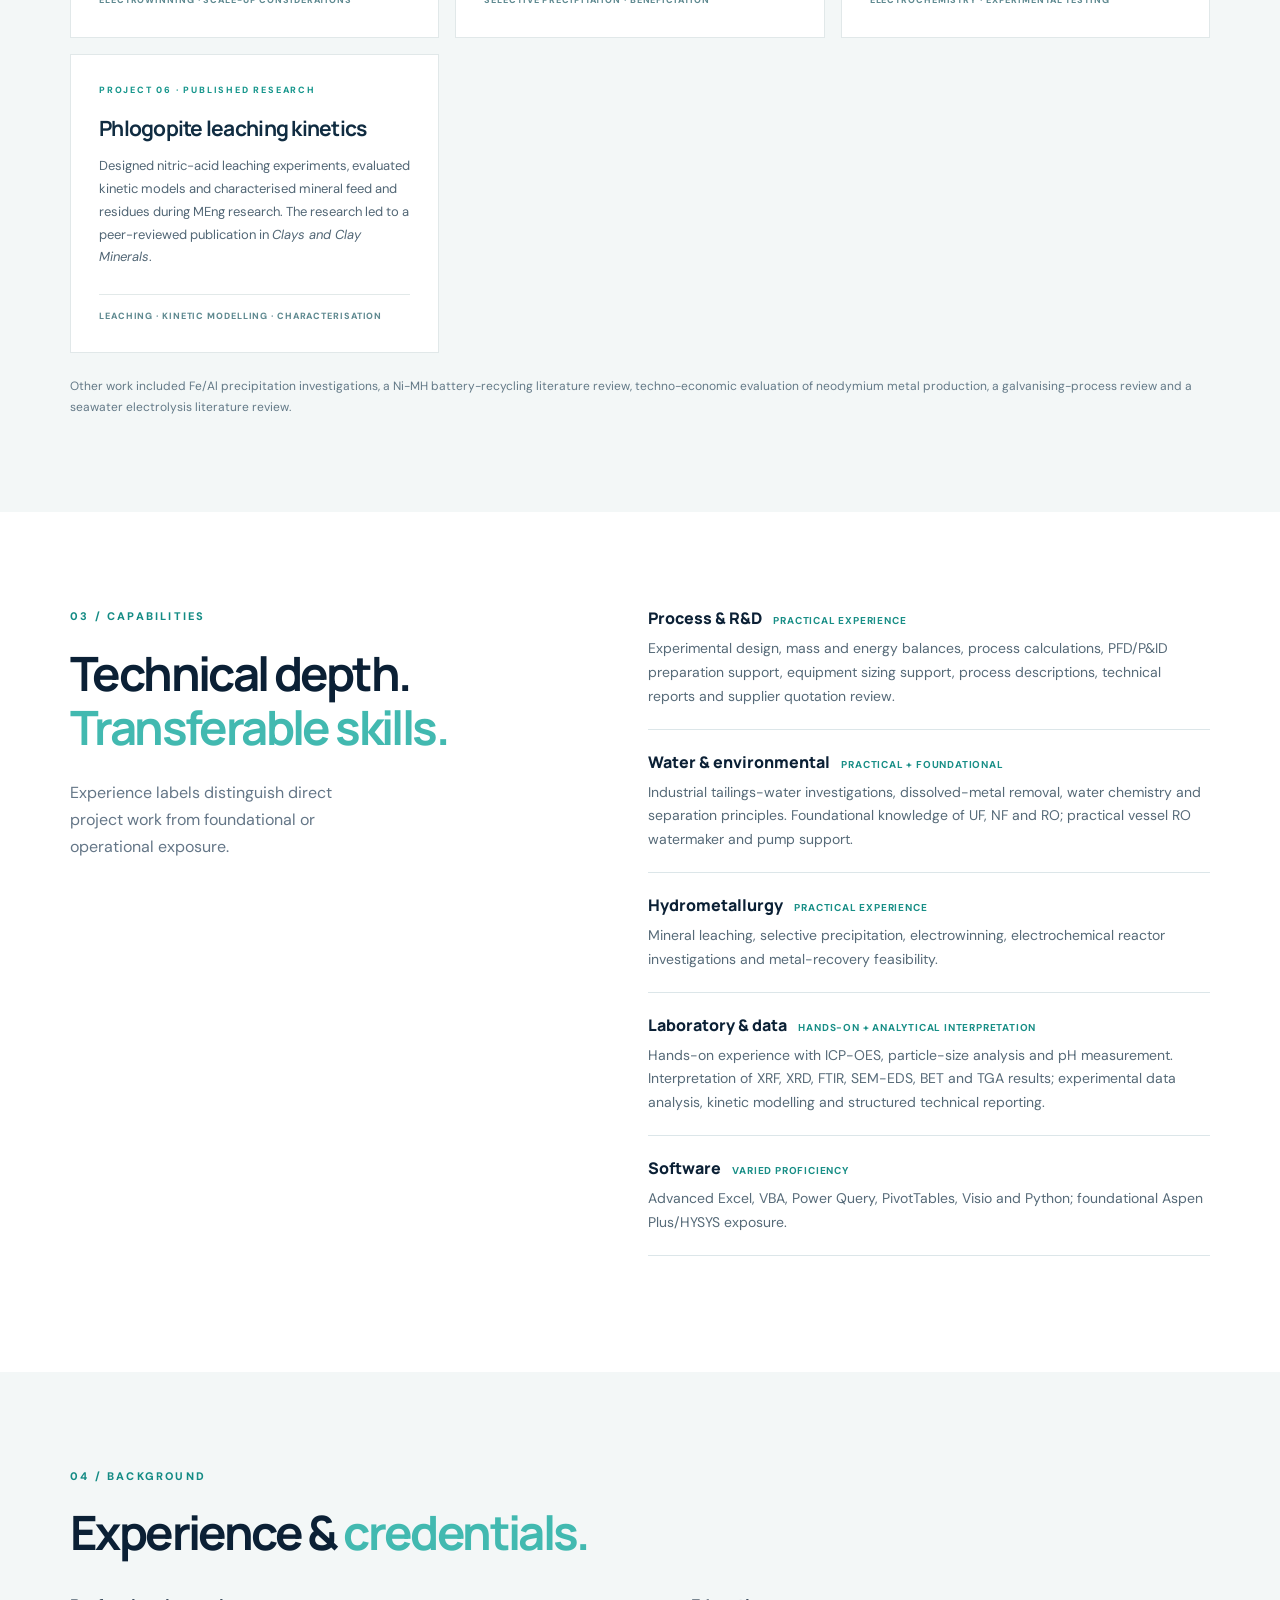
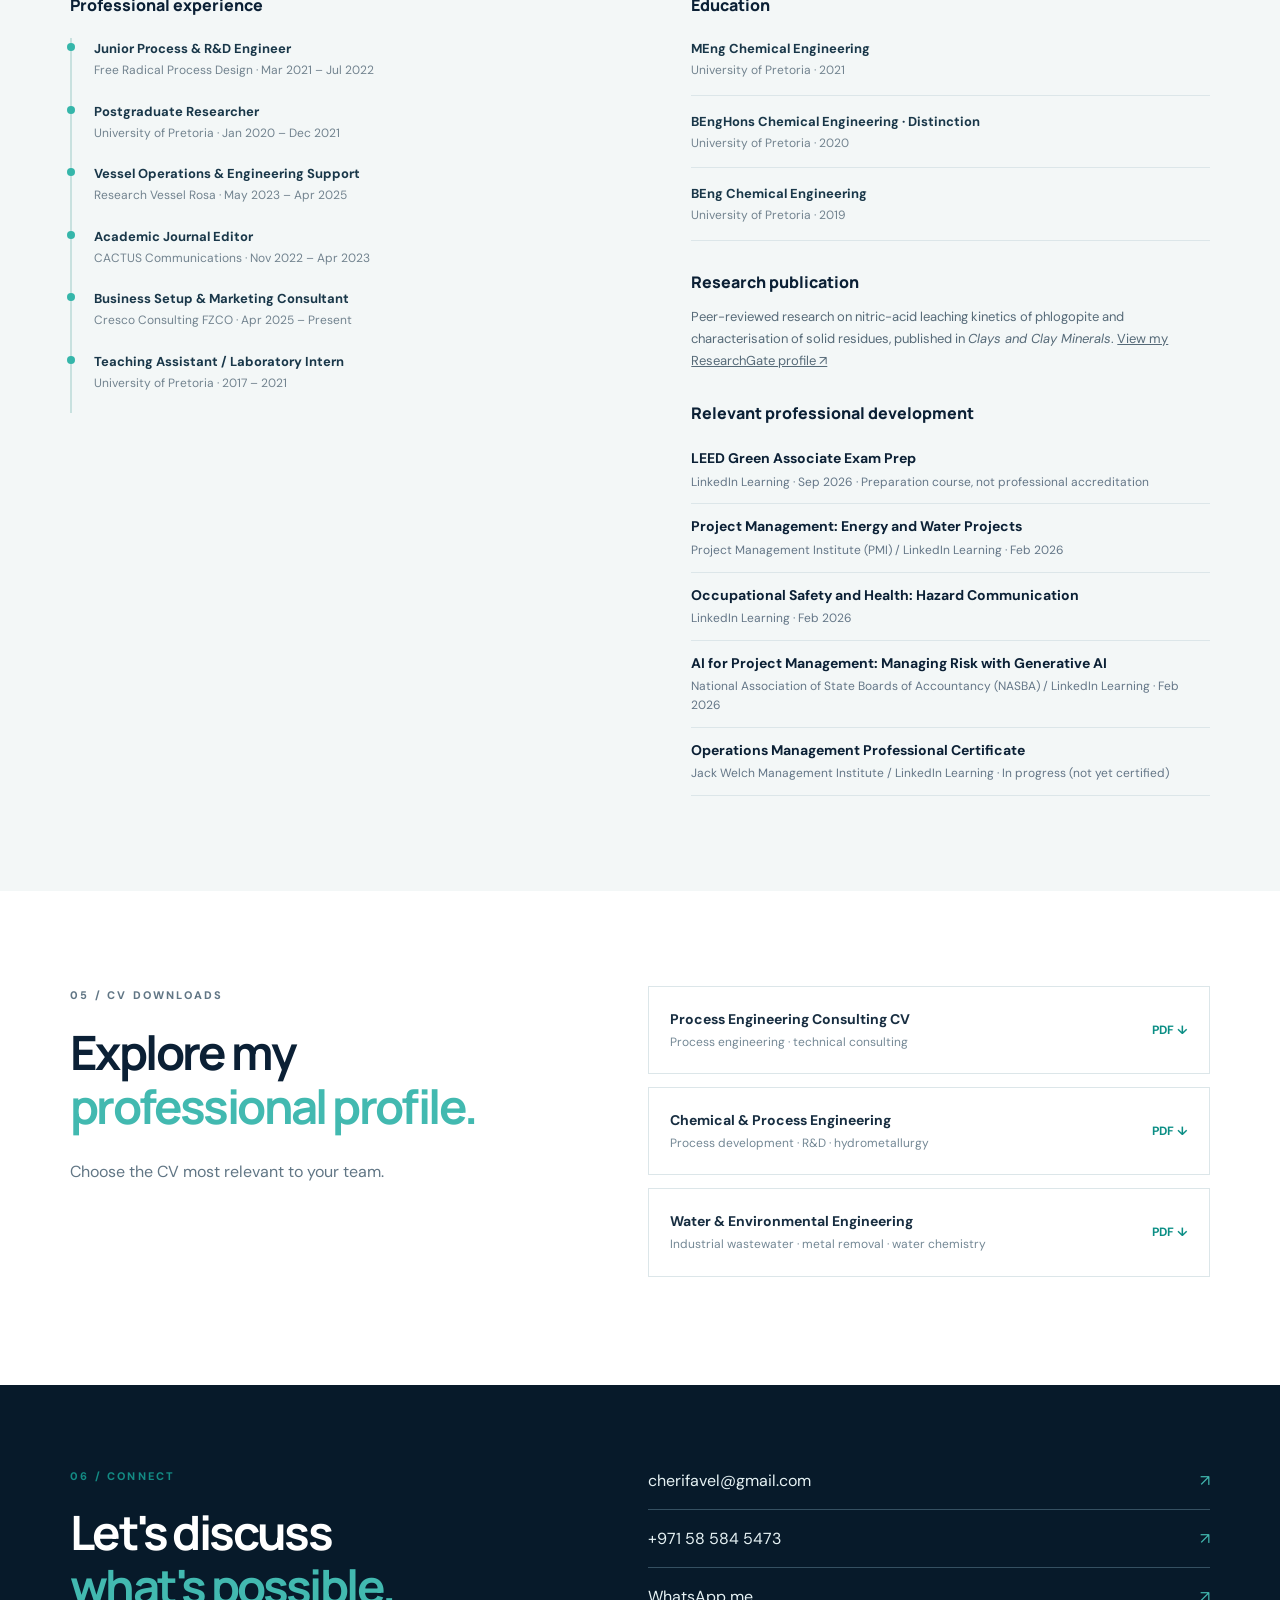
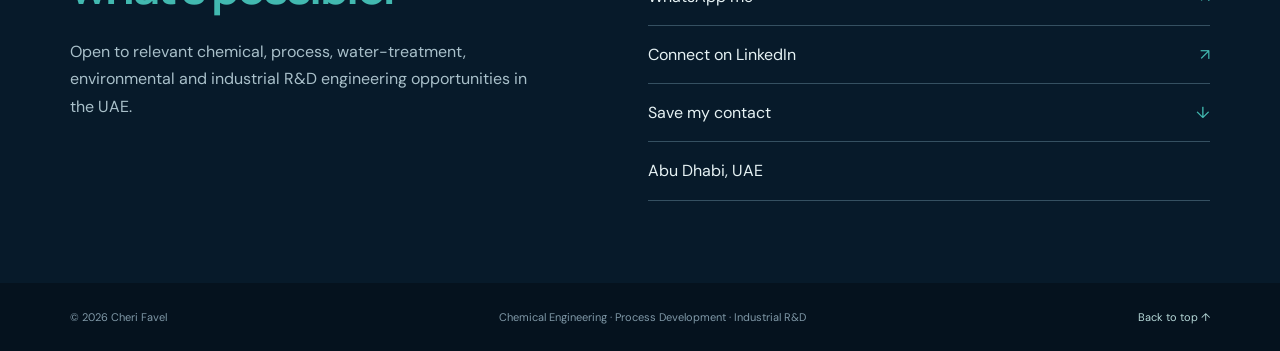
==== commit 46010d21: "Value I bring Section" ====
--- a/index.html
+++ b/index.html
@@ -4,6 +4,39 @@
 <main id="main"><section class="hero" id="top"><div class="herobg" aria-hidden="true"><svg viewBox="0 0 1000 700" preserveAspectRatio="xMidYMid slice"><defs><pattern id="g" width="48" height="48" patternUnits="userSpaceOnUse"><path d="M48 0H0V48" fill="none" stroke="#8ad2d0" stroke-opacity=".13"/></pattern></defs><rect width="1000" height="700" fill="url(#g)"/><g fill="none" stroke="#65bfb9" stroke-opacity=".4" stroke-width="2"><path d="M120 540H330V420H510V220H760V100"/><path d="M250 650V520H470V350H720V190H920"/><circle cx="510" cy="420" r="72"/><circle cx="510" cy="420" r="39"/><circle cx="760" cy="220" r="92"/><path d="M610 420h240v120H970"/></g><g fill="#83d6d0"><circle cx="330" cy="420" r="6"/><circle cx="720" cy="350" r="6"/><circle cx="760" cy="100" r="6"/></g></svg></div><div class="wrap hero-content"><div class="hero-portrait"><img src="assets/cheri-professional-1.jpg" alt="Professional portrait of Cheri Favel" width="1100" height="1100" fetchpriority="high"></div><div class="eyebrow"><span class="dot"></span> ABU DHABI, UNITED ARAB EMIRATES</div><p class="intro">PROCESS &amp; R&amp;D CHEMICAL ENGINEER · MENG</p><h1>From lab trial<br><em>to process design.</em></h1> <p class="lead">I'm <strong>Cheri Favel</strong>, a chemical engineer (MEng, University of Pretoria) with experience in industrial water treatment, hydrometallurgy and process development. My work combines practical engineering calculations, process flow diagrams, technical evaluations and hands-on investigations to support the development and improvement of industrial processes. I bring a strong analytical approach to solving water-quality and process challenges, with the ability to translate complex technical findings into clear, actionable engineering recommendations.</p> <p class="hero-availability">Based in Abu Dhabi · UAE residence visa · Available immediately · Open to relocation</p> <div class="actions hero-actions" aria-label="Contact and CV actions">   <a class="button primary" href="#cv">     Download CV <span aria-hidden="true">↓</span>   </a>   <a class="button outline"      href="https://wa.me/971585845473"      target="_blank" rel="noopener noreferrer">     WhatsApp <span aria-hidden="true">↗</span>   </a>   <a class="button outline"      href="mailto:cherifavel@gmail.com">     Email <span aria-hidden="true">↗</span>   </a> </div><div class="herofoot"><span><b>3</b> engineering degrees</span><span><b>11</b> industrial project areas</span><span><b>1</b> peer-reviewed publication</span></div></div></section>
 <section class="strip"><div class="wrap stripinner"><span>PROCESS DEVELOPMENT</span><span>INDUSTRIAL WATER</span><span>HYDROMETALLURGY</span><span>ELECTROCHEMISTRY</span><span>TECHNICAL R&D</span></div></section>
 <section class="section" id="about"><div class="wrap two"><div><p class="kicker">01 / PROFILE</p><h2>From complex chemistry<br>to <em>engineering decisions.</em></h2></div><div class="bodycopy"><p>My work spans laboratory investigations, early-stage process engineering and technical evaluation. At Free Radical Process Design, I supported hydrometallurgical, electrochemical and industrial water-treatment projects through experimental programmes, process calculations, flow diagrams and technical reporting.</p><p>My postgraduate research at the University of Pretoria developed kinetic understanding of nitric-acid leaching of phlogopite, supported by mineral characterisation and experimental analysis. I also bring operational exposure to pumps and vessel reverse-osmosis watermakers, and experience in scientific editing and technical documentation.</p><div class="tags"><span>Process engineering</span><span>Industrial R&D</span><span>Water treatment</span><span>Metal recovery</span><span>Technical reporting</span></div></div></div></section>
+<section class="section value-section" id="value">
+  <div class="wrap">
+    <div class="sectionhead">
+      <div>
+        <p class="kicker">VALUE I BRING</p>
+        <h2>Value <em>I bring.</em></h2>
+      </div>
+    </div>
+
+    <div class="value-grid">
+      <article class="value-card">
+        <h3>Lab to process</h3>
+        <p>I take problems from experimental design through setup, sampling, analysis and reporting, and turn results into process recommendations.</p>
+      </article>
+
+      <article class="value-card">
+        <h3>Process engineering fundamentals</h3>
+        <p>Mass and energy balances, PFDs/P&amp;IDs, design-basis review and inputs to CAPEX/OPEX models.</p>
+      </article>
+
+      <article class="value-card">
+        <h3>Clear technical communication</h3>
+        <p>Peer-reviewed author and former academic journal editor; I write reports that decision-makers can act on.</p>
+      </article>
+
+      <article class="value-card">
+        <h3>Adaptable and practical</h3>
+        <p>10+ projects in a small R&amp;D consultancy, followed by two years of hands-on engineering support at sea, including pumps and RO watermakers.</p>
+      </article>
+    </div>
+  </div>
+</section>
+
 <section class="section shaded" id="projects"><div class="wrap"><div class="sectionhead"><div><p class="kicker">02 / SELECTED WORK</p><h2>Engineering <em>projects.</em></h2></div><p>Selected engineering projects and research spanning process development, water treatment, electrochemistry and resource recovery.</p></div><div class="projects">
 <article class="project featured"><div class="projectvisual water"><span>01 / WATER & ENVIRONMENT</span><svg viewBox="0 0 440 200" aria-hidden="true"><path d="M10 140h85v-70h75v70h90v-70h85v70h85" fill="none" stroke="currentColor" stroke-width="3"/><path d="M45 140v30m90-30v30m170-30v30m85-30v30" stroke="currentColor" stroke-width="2"/><circle cx="95" cy="70" r="11" fill="currentColor"/><circle cx="260" cy="140" r="11" fill="currentColor"/><path d="M180 70h65m-10-8 10 8-10 8" stroke="currentColor" stroke-width="2" fill="none"/></svg></div><div class="projectcontent"><p class="projectnum">PROJECT 01 · INDUSTRIAL WASTEWATER</p><h3>Mine-tailings water treatment</h3><p>Ran laboratory trials on synthetic mine-tailings water to investigate iron, zinc and manganese removal by oxidation and selective precipitation. Contributed to a development proposal for zinc recovery using continuous electrowinning.</p><div class="mini">OXIDATION · SELECTIVE PRECIPITATION</div></div></article>
 <article class="project"><div class="projectcontent"><p class="projectnum">PROJECT 02 · ELECTROCHEMISTRY</p><h3>Continuous cobalt electrowinning</h3><p>Conducted experimental investigations for cobalt electrowinning, supporting evaluation of operating conditions and continuous-process development.</p><div class="mini">ELECTROWINNING · PROCESS DEVELOPMENT</div></div></article>
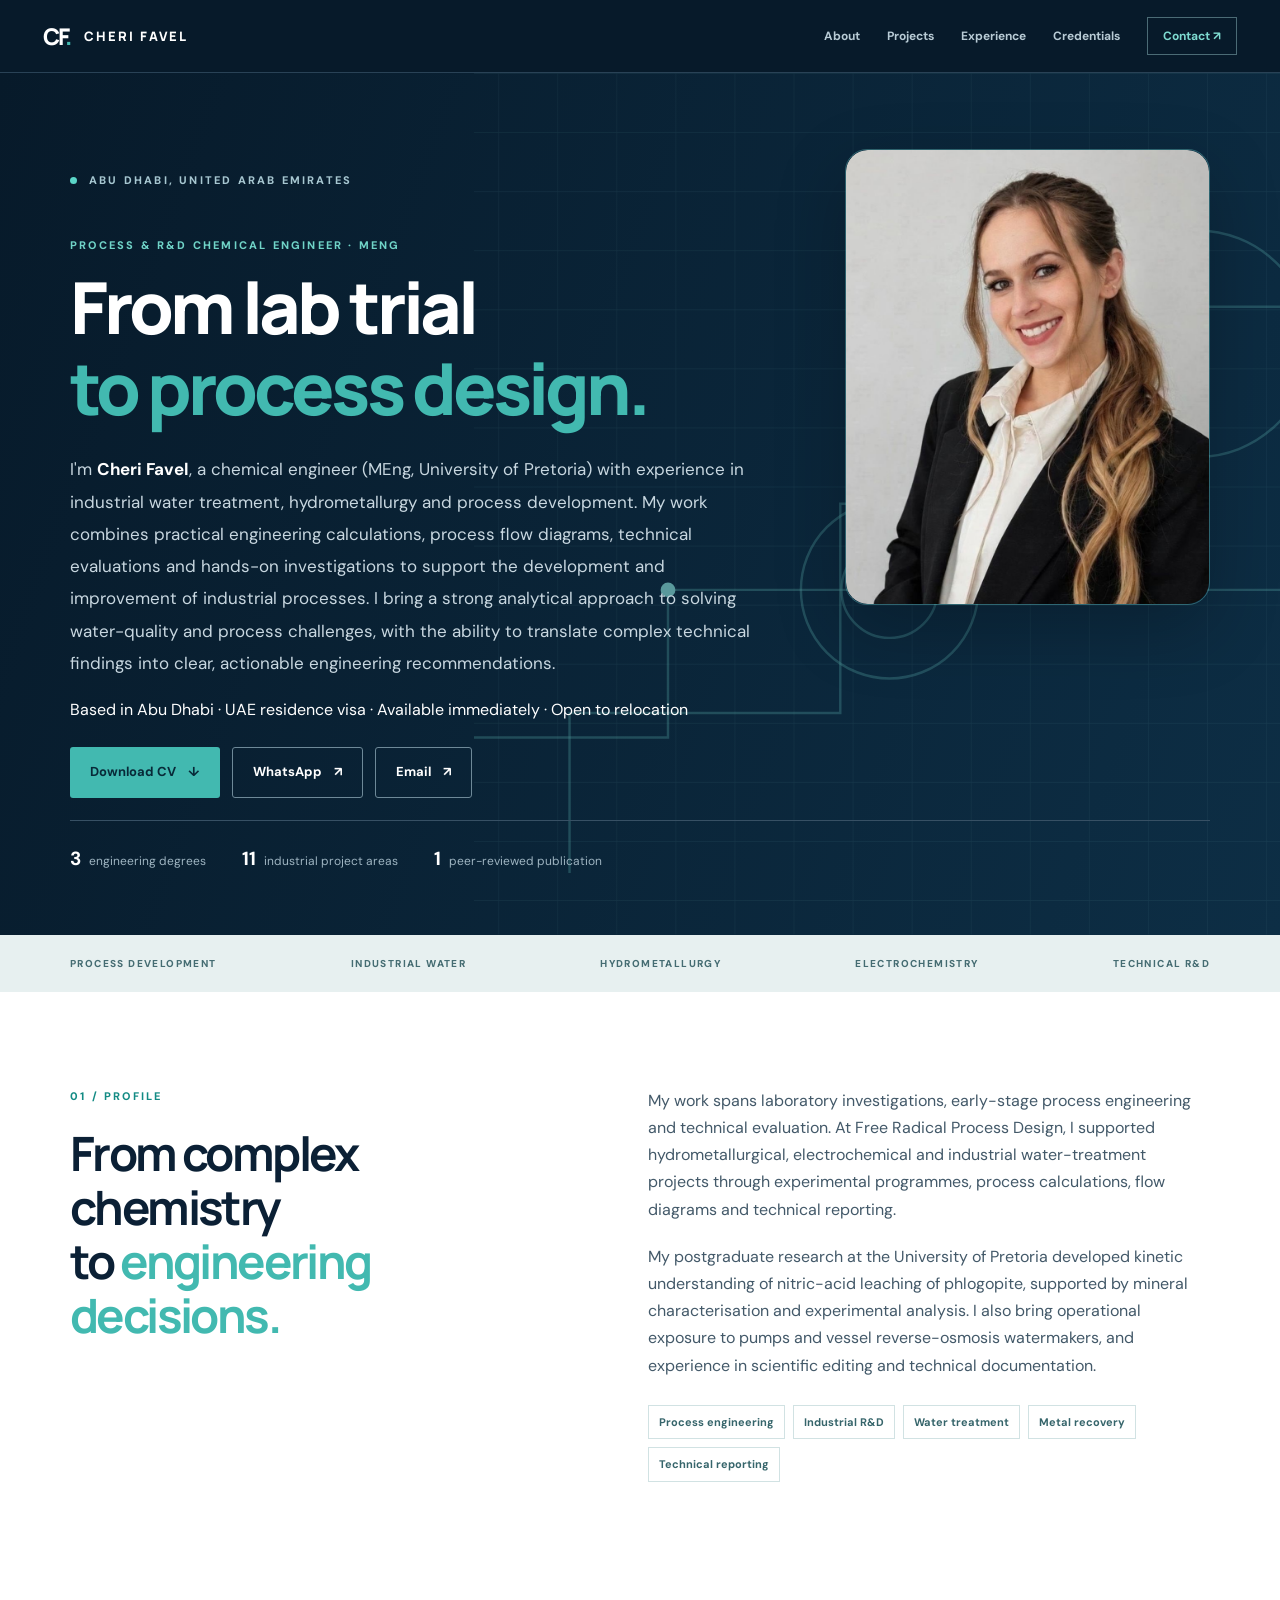
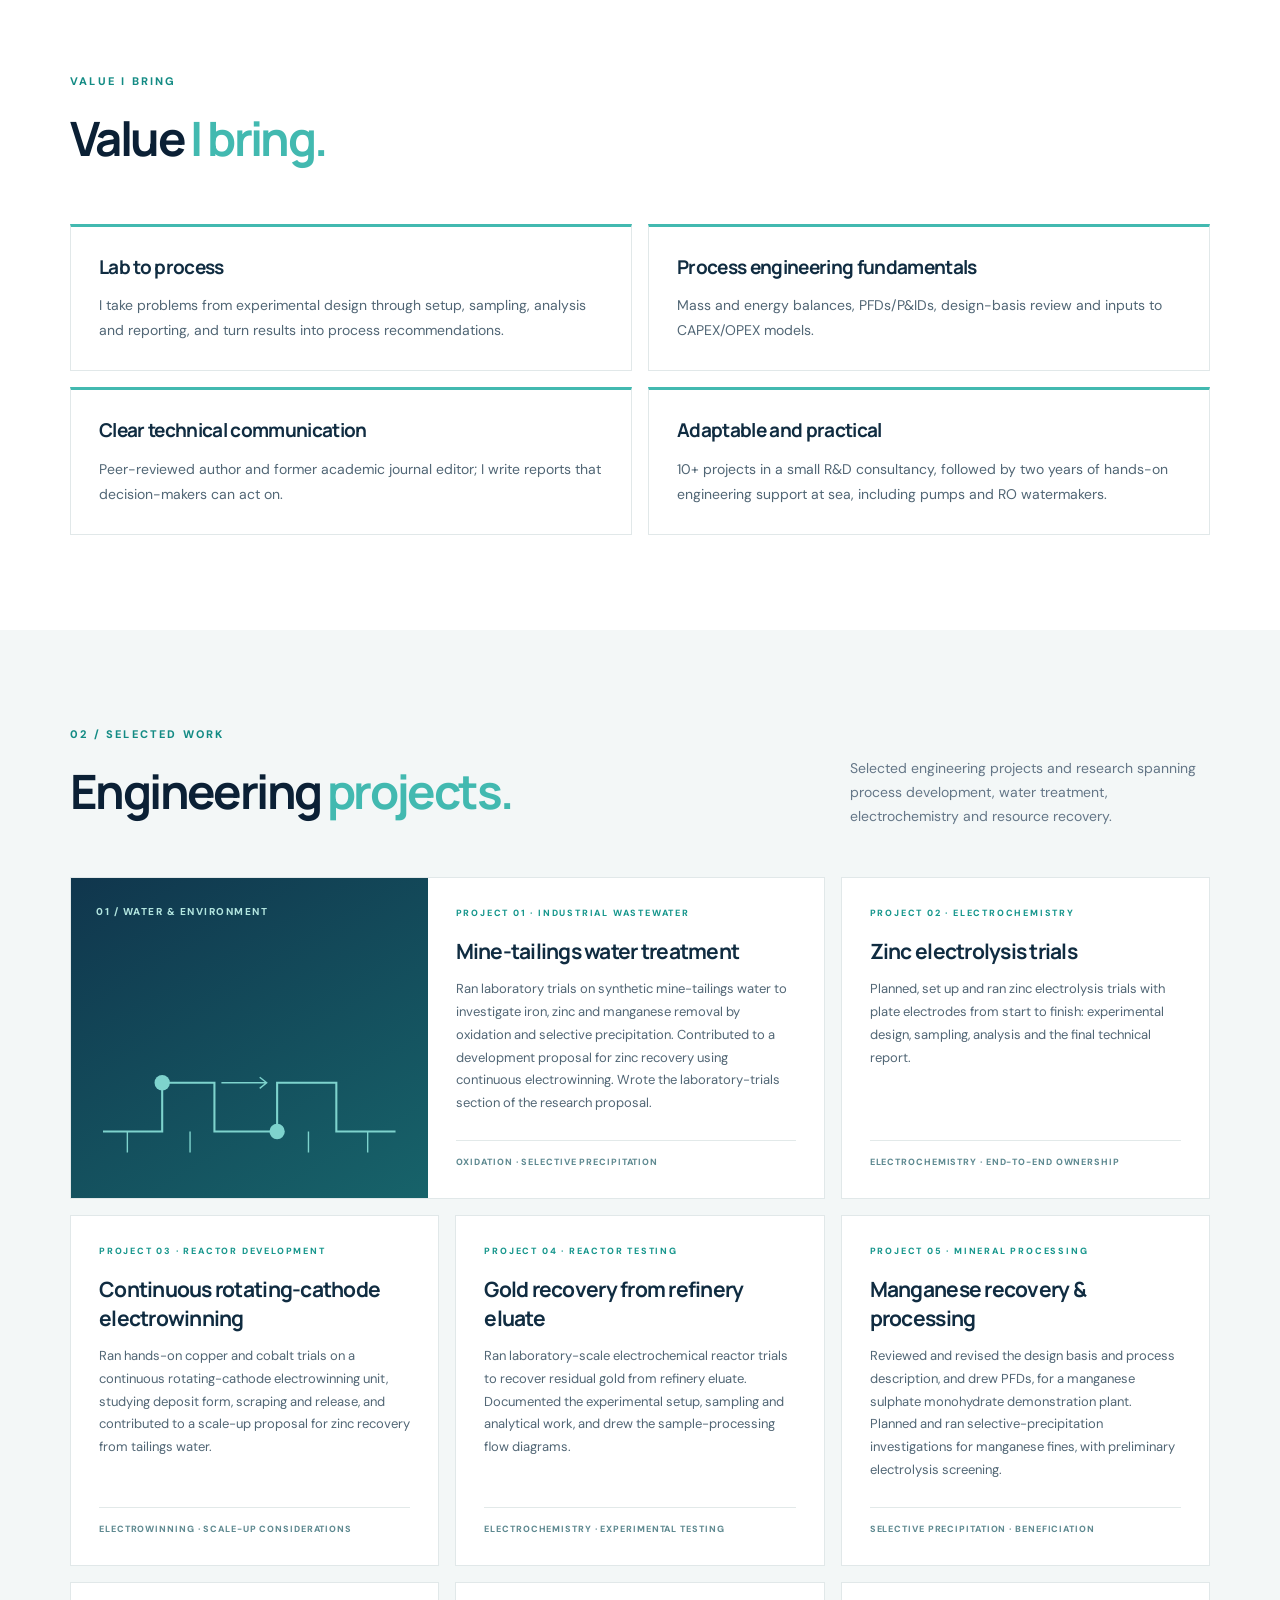
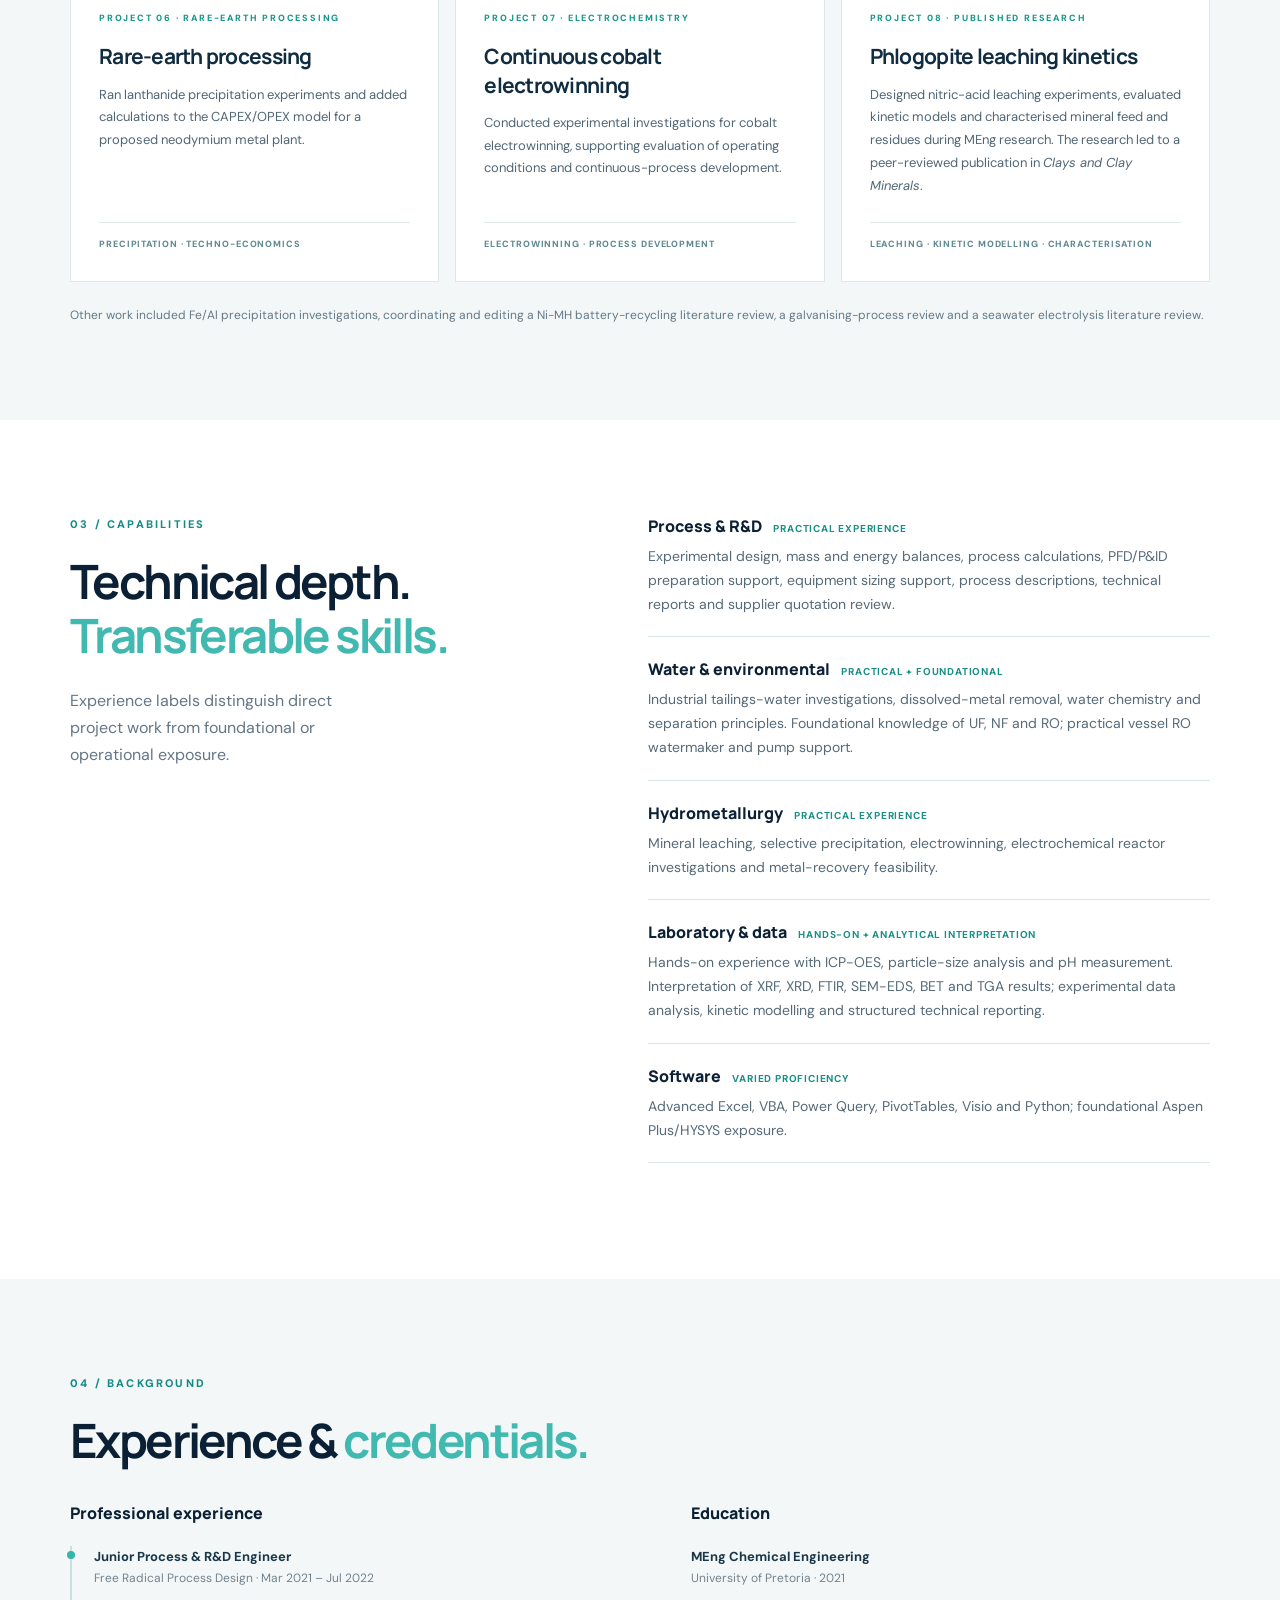
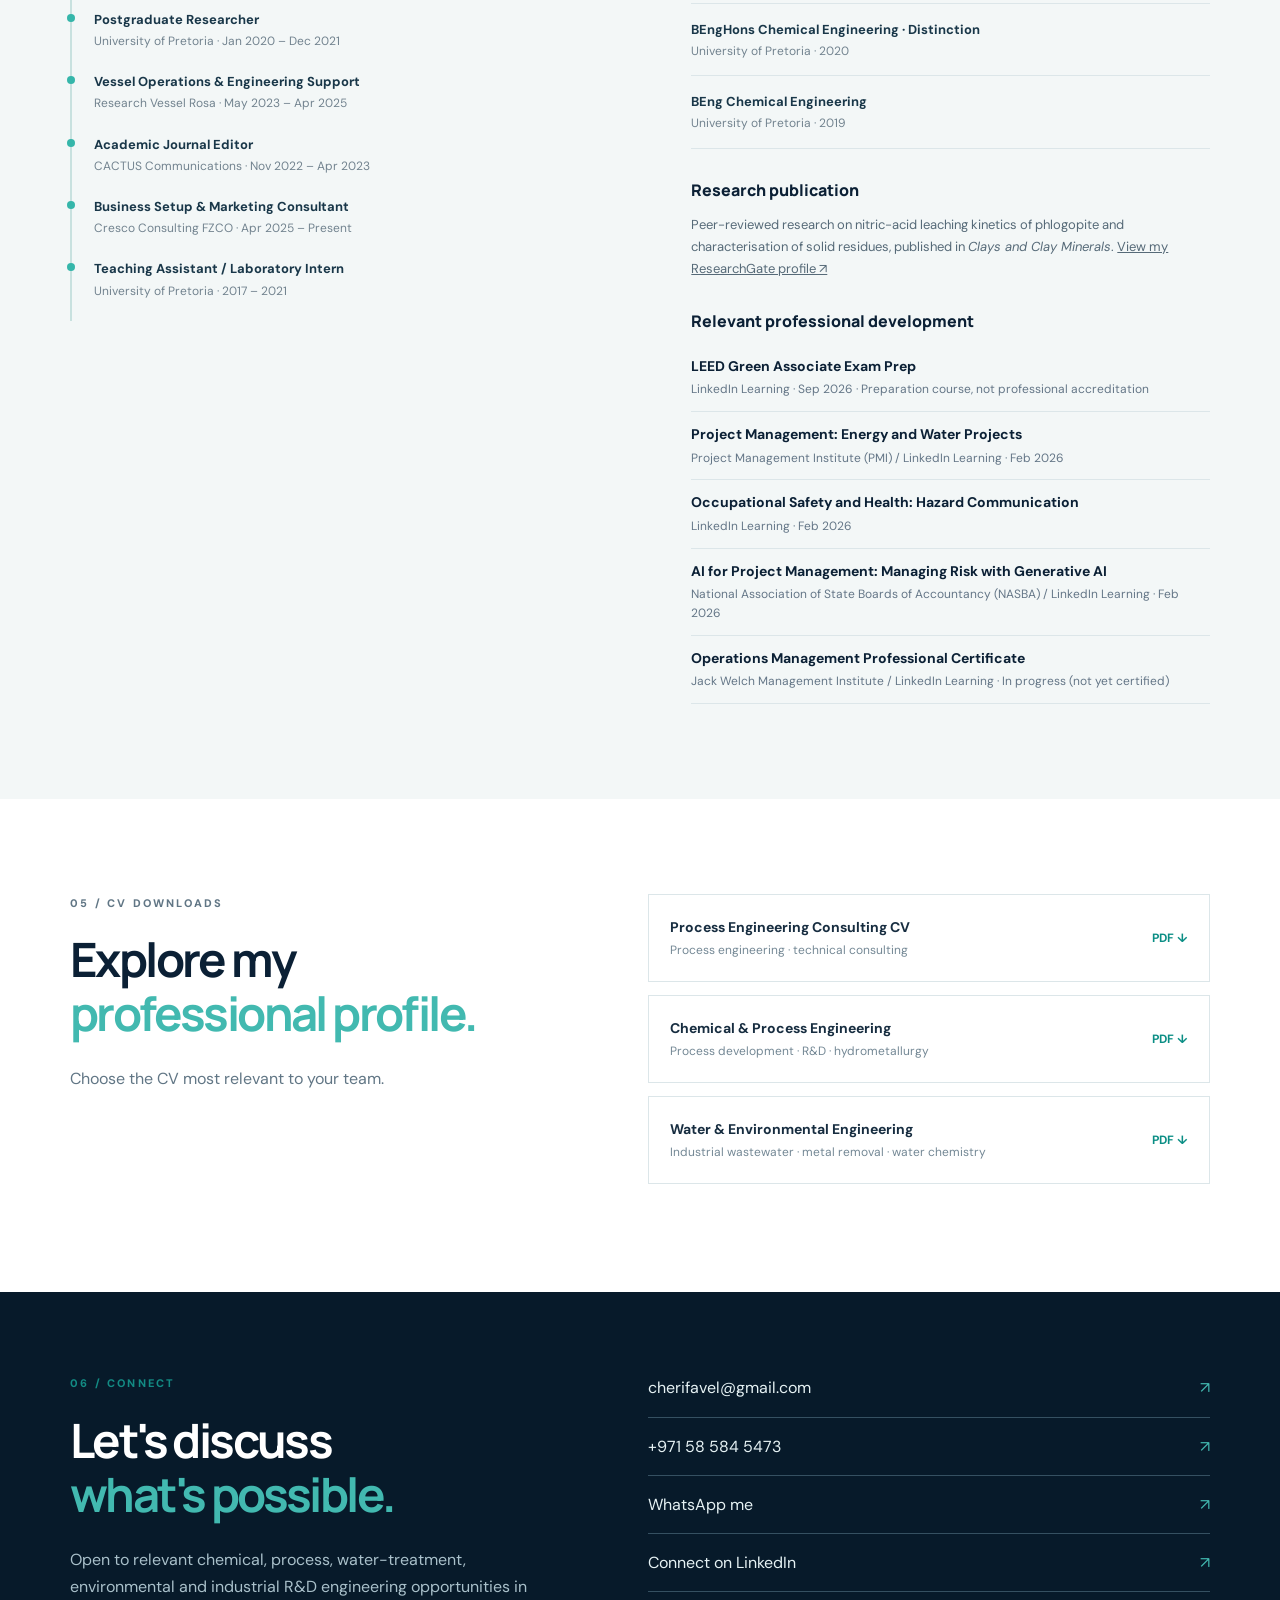
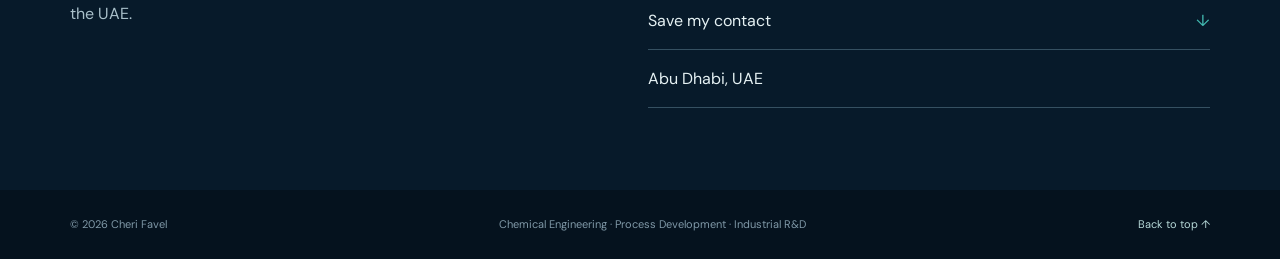
==== commit e85d2cee: "Update and reorder selected engineering projects" ====
--- a/index.html
+++ b/index.html
@@ -38,13 +38,15 @@
 </section>
 
 <section class="section shaded" id="projects"><div class="wrap"><div class="sectionhead"><div><p class="kicker">02 / SELECTED WORK</p><h2>Engineering <em>projects.</em></h2></div><p>Selected engineering projects and research spanning process development, water treatment, electrochemistry and resource recovery.</p></div><div class="projects">
-<article class="project featured"><div class="projectvisual water"><span>01 / WATER & ENVIRONMENT</span><svg viewBox="0 0 440 200" aria-hidden="true"><path d="M10 140h85v-70h75v70h90v-70h85v70h85" fill="none" stroke="currentColor" stroke-width="3"/><path d="M45 140v30m90-30v30m170-30v30m85-30v30" stroke="currentColor" stroke-width="2"/><circle cx="95" cy="70" r="11" fill="currentColor"/><circle cx="260" cy="140" r="11" fill="currentColor"/><path d="M180 70h65m-10-8 10 8-10 8" stroke="currentColor" stroke-width="2" fill="none"/></svg></div><div class="projectcontent"><p class="projectnum">PROJECT 01 · INDUSTRIAL WASTEWATER</p><h3>Mine-tailings water treatment</h3><p>Ran laboratory trials on synthetic mine-tailings water to investigate iron, zinc and manganese removal by oxidation and selective precipitation. Contributed to a development proposal for zinc recovery using continuous electrowinning.</p><div class="mini">OXIDATION · SELECTIVE PRECIPITATION</div></div></article>
-<article class="project"><div class="projectcontent"><p class="projectnum">PROJECT 02 · ELECTROCHEMISTRY</p><h3>Continuous cobalt electrowinning</h3><p>Conducted experimental investigations for cobalt electrowinning, supporting evaluation of operating conditions and continuous-process development.</p><div class="mini">ELECTROWINNING · PROCESS DEVELOPMENT</div></div></article>
-<article class="project"><div class="projectcontent"><p class="projectnum">PROJECT 03 · REACTOR DEVELOPMENT</p><h3>Continuous rotating-cathode electrowinning</h3><p>Ran hands-on copper and cobalt trials on a continuous rotating-cathode electrowinning unit, studying deposit form, scraping and release. Contributed to a proposal to apply the concept to zinc recovery from tailings water, including scale-up considerations; this zinc application was proposed rather than demonstrated.</p><div class="mini">ELECTROWINNING · SCALE-UP CONSIDERATIONS</div></div></article>
-<article class="project"><div class="projectcontent"><p class="projectnum">PROJECT 04 · MINERAL PROCESSING</p><h3>Manganese recovery & processing</h3><p>Contributed to design-basis and process documentation for a manganese sulphate monohydrate demonstration plant. Planned and ran selective-precipitation investigations for manganese fines, with preliminary electrolysis screening.</p><div class="mini">SELECTIVE PRECIPITATION · BENEFICIATION</div></div></article>
-<article class="project"><div class="projectcontent"><p class="projectnum">PROJECT 05 · REACTOR TESTING</p><h3>Gold recovery from refinery eluate</h3><p>Ran laboratory-scale electrochemical reactor trials to investigate residual gold recovery from refinery eluate. Documented the experimental setup, sampling and analytical work, with flow diagrams for sample processing; the preliminary report left recovery confirmation pending.</p><div class="mini">ELECTROCHEMISTRY · EXPERIMENTAL TESTING</div></div></article>
-<article class="project"><div class="projectcontent"><p class="projectnum">PROJECT 06 · PUBLISHED RESEARCH</p><h3>Phlogopite leaching kinetics</h3><p>Designed nitric-acid leaching experiments, evaluated kinetic models and characterised mineral feed and residues during MEng research. The research led to a peer-reviewed publication in <em>Clays and Clay Minerals</em>.</p><div class="mini">LEACHING · KINETIC MODELLING · CHARACTERISATION</div></div></article>
-</div><p class="note">Other work included Fe/Al precipitation investigations, a Ni-MH battery-recycling literature review, techno-economic evaluation of neodymium metal production, a galvanising-process review and a seawater electrolysis literature review.</p></div></section>
+<article class="project featured"><div class="projectvisual water"><span>01 / WATER & ENVIRONMENT</span><svg viewBox="0 0 440 200" aria-hidden="true"><path d="M10 140h85v-70h75v70h90v-70h85v70h85" fill="none" stroke="currentColor" stroke-width="3"/><path d="M45 140v30m90-30v30m170-30v30m85-30v30" stroke="currentColor" stroke-width="2"/><circle cx="95" cy="70" r="11" fill="currentColor"/><circle cx="260" cy="140" r="11" fill="currentColor"/><path d="M180 70h65m-10-8 10 8-10 8" stroke="currentColor" stroke-width="2" fill="none"/></svg></div><div class="projectcontent"><p class="projectnum">PROJECT 01 · INDUSTRIAL WASTEWATER</p><h3>Mine-tailings water treatment</h3><p>Ran laboratory trials on synthetic mine-tailings water to investigate iron, zinc and manganese removal by oxidation and selective precipitation. Contributed to a development proposal for zinc recovery using continuous electrowinning. Wrote the laboratory-trials section of the research proposal.</p><div class="mini">OXIDATION · SELECTIVE PRECIPITATION</div></div></article>
+<article class="project"><div class="projectcontent"><p class="projectnum">PROJECT 02 · ELECTROCHEMISTRY</p><h3>Zinc electrolysis trials</h3><p>Planned, set up and ran zinc electrolysis trials with plate electrodes from start to finish: experimental design, sampling, analysis and the final technical report.</p><div class="mini">ELECTROCHEMISTRY · END-TO-END OWNERSHIP</div></div></article>
+<article class="project"><div class="projectcontent"><p class="projectnum">PROJECT 03 · REACTOR DEVELOPMENT</p><h3>Continuous rotating-cathode electrowinning</h3><p>Ran hands-on copper and cobalt trials on a continuous rotating-cathode electrowinning unit, studying deposit form, scraping and release, and contributed to a scale-up proposal for zinc recovery from tailings water.</p><div class="mini">ELECTROWINNING · SCALE-UP CONSIDERATIONS</div></div></article>
+<article class="project"><div class="projectcontent"><p class="projectnum">PROJECT 04 · REACTOR TESTING</p><h3>Gold recovery from refinery eluate</h3><p>Ran laboratory-scale electrochemical reactor trials to recover residual gold from refinery eluate. Documented the experimental setup, sampling and analytical work, and drew the sample-processing flow diagrams.</p><div class="mini">ELECTROCHEMISTRY · EXPERIMENTAL TESTING</div></div></article>
+<article class="project"><div class="projectcontent"><p class="projectnum">PROJECT 05 · MINERAL PROCESSING</p><h3>Manganese recovery & processing</h3><p>Reviewed and revised the design basis and process description, and drew PFDs, for a manganese sulphate monohydrate demonstration plant. Planned and ran selective-precipitation investigations for manganese fines, with preliminary electrolysis screening.</p><div class="mini">SELECTIVE PRECIPITATION · BENEFICIATION</div></div></article>
+<article class="project"><div class="projectcontent"><p class="projectnum">PROJECT 06 · RARE-EARTH PROCESSING</p><h3>Rare-earth processing</h3><p>Ran lanthanide precipitation experiments and added calculations to the CAPEX/OPEX model for a proposed neodymium metal plant.</p><div class="mini">PRECIPITATION · TECHNO-ECONOMICS</div></div></article>
+<article class="project"><div class="projectcontent"><p class="projectnum">PROJECT 07 · ELECTROCHEMISTRY</p><h3>Continuous cobalt electrowinning</h3><p>Conducted experimental investigations for cobalt electrowinning, supporting evaluation of operating conditions and continuous-process development.</p><div class="mini">ELECTROWINNING · PROCESS DEVELOPMENT</div></div></article>
+<article class="project"><div class="projectcontent"><p class="projectnum">PROJECT 08 · PUBLISHED RESEARCH</p><h3>Phlogopite leaching kinetics</h3><p>Designed nitric-acid leaching experiments, evaluated kinetic models and characterised mineral feed and residues during MEng research. The research led to a peer-reviewed publication in <em>Clays and Clay Minerals</em>.</p><div class="mini">LEACHING · KINETIC MODELLING · CHARACTERISATION</div></div></article>
+</div><p class="note">Other work included Fe/Al precipitation investigations, coordinating and editing a Ni-MH battery-recycling literature review, a galvanising-process review and a seawater electrolysis literature review.</p></div></section>
 <section class="section" id="experience"><div class="wrap two"><div><p class="kicker">03 / CAPABILITIES</p><h2>Technical depth.<br><em>Transferable skills.</em></h2><p class="aside">Experience labels distinguish direct project work from foundational or operational exposure.</p></div><div class="skills"><div><h3>Process & R&D <small>Practical experience</small></h3><p>Experimental design, mass and energy balances, process calculations, PFD/P&ID preparation support, equipment sizing support, process descriptions, technical reports and supplier quotation review.</p></div><div><h3>Water & environmental <small>Practical + foundational</small></h3><p>Industrial tailings-water investigations, dissolved-metal removal, water chemistry and separation principles. Foundational knowledge of UF, NF and RO; practical vessel RO watermaker and pump support.</p></div><div><h3>Hydrometallurgy <small>Practical experience</small></h3><p>Mineral leaching, selective precipitation, electrowinning, electrochemical reactor investigations and metal-recovery feasibility.</p></div><div><h3>Laboratory & data <small>Hands-on + analytical interpretation</small></h3><p>Hands-on experience with ICP-OES, particle-size analysis and pH measurement. Interpretation of XRF, XRD, FTIR, SEM-EDS, BET and TGA results; experimental data analysis, kinetic modelling and structured technical reporting.</p></div><div><h3>Software <small>Varied proficiency</small></h3><p>Advanced Excel, VBA, Power Query, PivotTables, Visio and Python; foundational Aspen Plus/HYSYS exposure.</p></div></div></div></section>
 <section class="section shaded" id="credentials"><div class="wrap"><p class="kicker">04 / BACKGROUND</p><h2>Experience & <em>credentials.</em></h2><div class="credentials"><div><h3>Professional experience</h3><div class="timeline"><div><strong>Junior Process & R&D Engineer</strong><span>Free Radical Process Design · Mar 2021 – Jul 2022</span></div><div><strong>Postgraduate Researcher</strong><span>University of Pretoria · Jan 2020 – Dec 2021</span></div><div><strong>Vessel Operations & Engineering Support</strong><span>Research Vessel Rosa · May 2023 – Apr 2025</span></div><div><strong>Academic Journal Editor</strong><span>CACTUS Communications · Nov 2022 – Apr 2023</span></div><div><strong>Business Setup & Marketing Consultant</strong><span>Cresco Consulting FZCO · Apr 2025 – Present</span></div><div><strong>Teaching Assistant / Laboratory Intern</strong><span>University of Pretoria · 2017 – 2021</span></div></div></div><div><h3>Education</h3><div class="degree"><strong>MEng Chemical Engineering</strong><span>University of Pretoria · 2021</span></div><div class="degree"><strong>BEngHons Chemical Engineering · Distinction</strong><span>University of Pretoria · 2020</span></div><div class="degree"><strong>BEng Chemical Engineering</strong><span>University of Pretoria · 2019</span></div><h3 class="subheading">Research publication</h3><p>Peer-reviewed research on nitric-acid leaching kinetics of phlogopite and characterisation of solid residues, published in <em>Clays and Clay Minerals</em>. <a href="https://www.researchgate.net/profile/Cheri-Favel" target="_blank" rel="noopener noreferrer">View my ResearchGate profile ↗</a></p><h3 class="subheading">Relevant professional development</h3><div class="training-items"><p><strong>LEED Green Associate Exam Prep</strong><span>LinkedIn Learning · Sep 2026 · Preparation course, not professional accreditation</span></p><p><strong>Project Management: Energy and Water Projects</strong><span>Project Management Institute (PMI) / LinkedIn Learning · Feb 2026</span></p><p><strong>Occupational Safety and Health: Hazard Communication</strong><span>LinkedIn Learning · Feb 2026</span></p><p><strong>AI for Project Management: Managing Risk with Generative AI</strong><span>National Association of State Boards of Accountancy (NASBA) / LinkedIn Learning · Feb 2026</span></p><p><strong>Operations Management Professional Certificate</strong><span>Jack Welch Management Institute / LinkedIn Learning · In progress (not yet certified)</span></p></div></div></div></div></section>
 <section class="section downloads" id="cv"><div class="wrap two"><div><p class="kicker">05 / CV DOWNLOADS</p><h2>Explore my<br><em>professional profile.</em></h2><p>Choose the CV most relevant to your team.</p></div><div class="downloadcards"><a href="downloads/Cheri_Favel_Process_Engineering_Consulting_CV.pdf" download>
--- a/assets/style.css
+++ b/assets/style.css
@@ -49,3 +49,48 @@
     justify-content: space-between;
   }
 }
+
+
+/* Edit 3 — Value I bring */
+.value-section {
+  background: var(--paper);
+}
+
+.value-grid {
+  display: grid;
+  grid-template-columns: repeat(2, minmax(0, 1fr));
+  gap: 16px;
+}
+
+.value-card {
+  background: #fff;
+  border: 1px solid #e1e8e9;
+  padding: 28px;
+  border-top: 3px solid var(--teal);
+}
+
+.value-card h3 {
+  font-family: Manrope, Arial, sans-serif;
+  font-size: 19px;
+  line-height: 1.35;
+  letter-spacing: -.035em;
+  color: #102c41;
+  margin: 0 0 13px;
+}
+
+.value-card p {
+  font-size: 14px;
+  line-height: 1.75;
+  color: #516675;
+  margin: 0;
+}
+
+@media (max-width: 800px) {
+  .value-grid {
+    grid-template-columns: 1fr;
+  }
+
+  .value-card {
+    padding: 23px;
+  }
+}
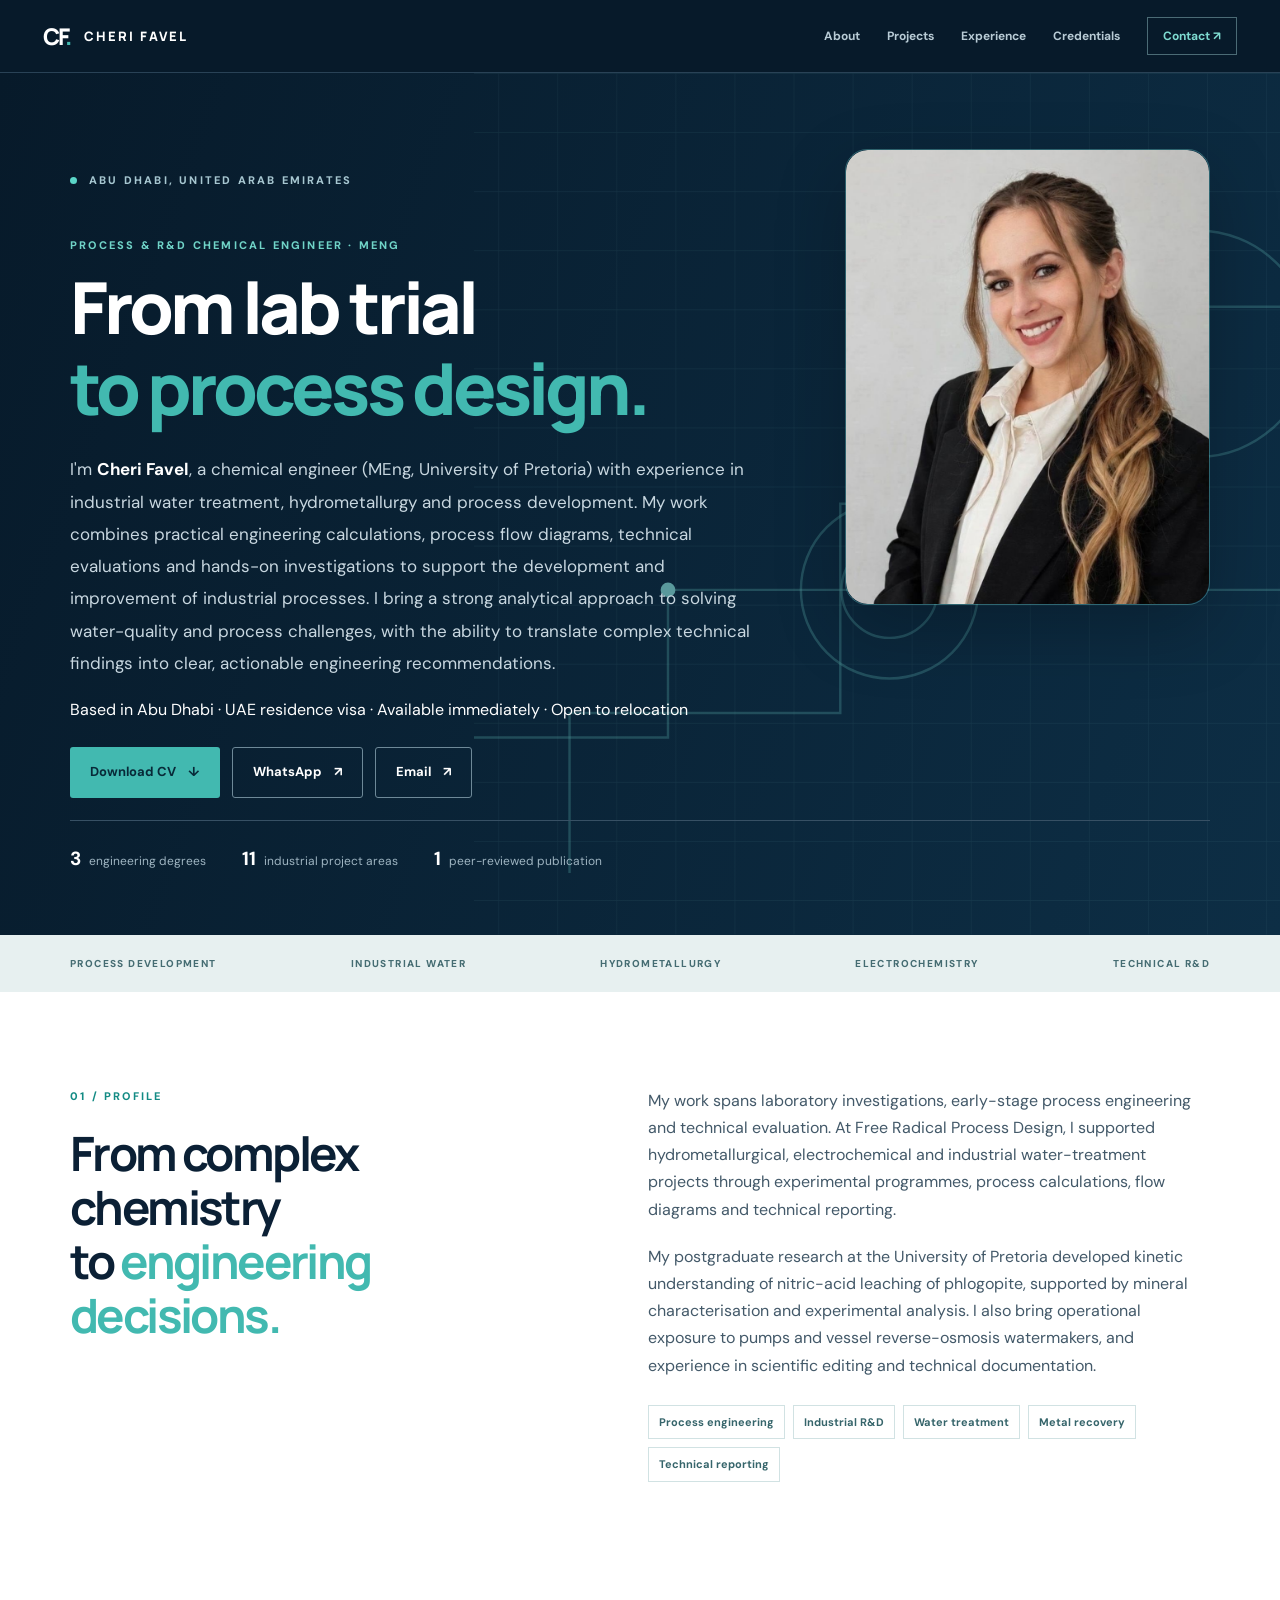
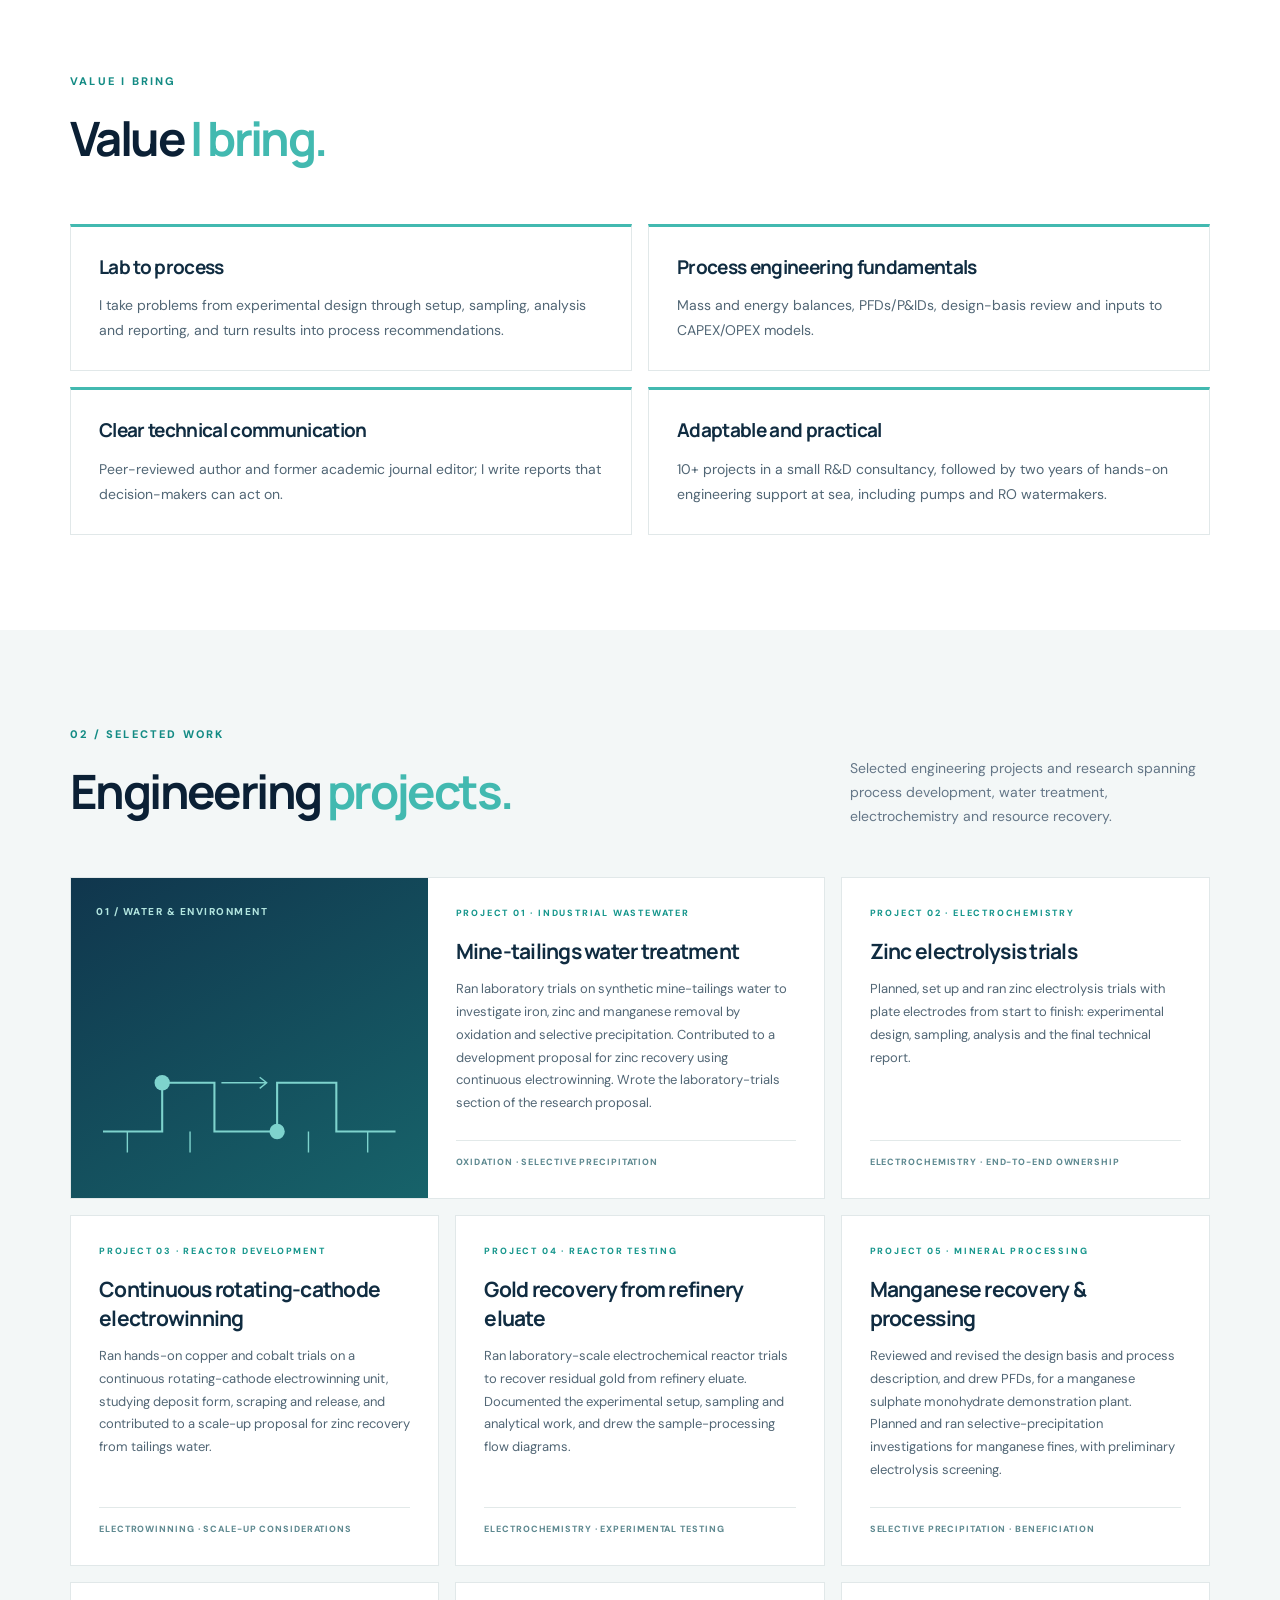
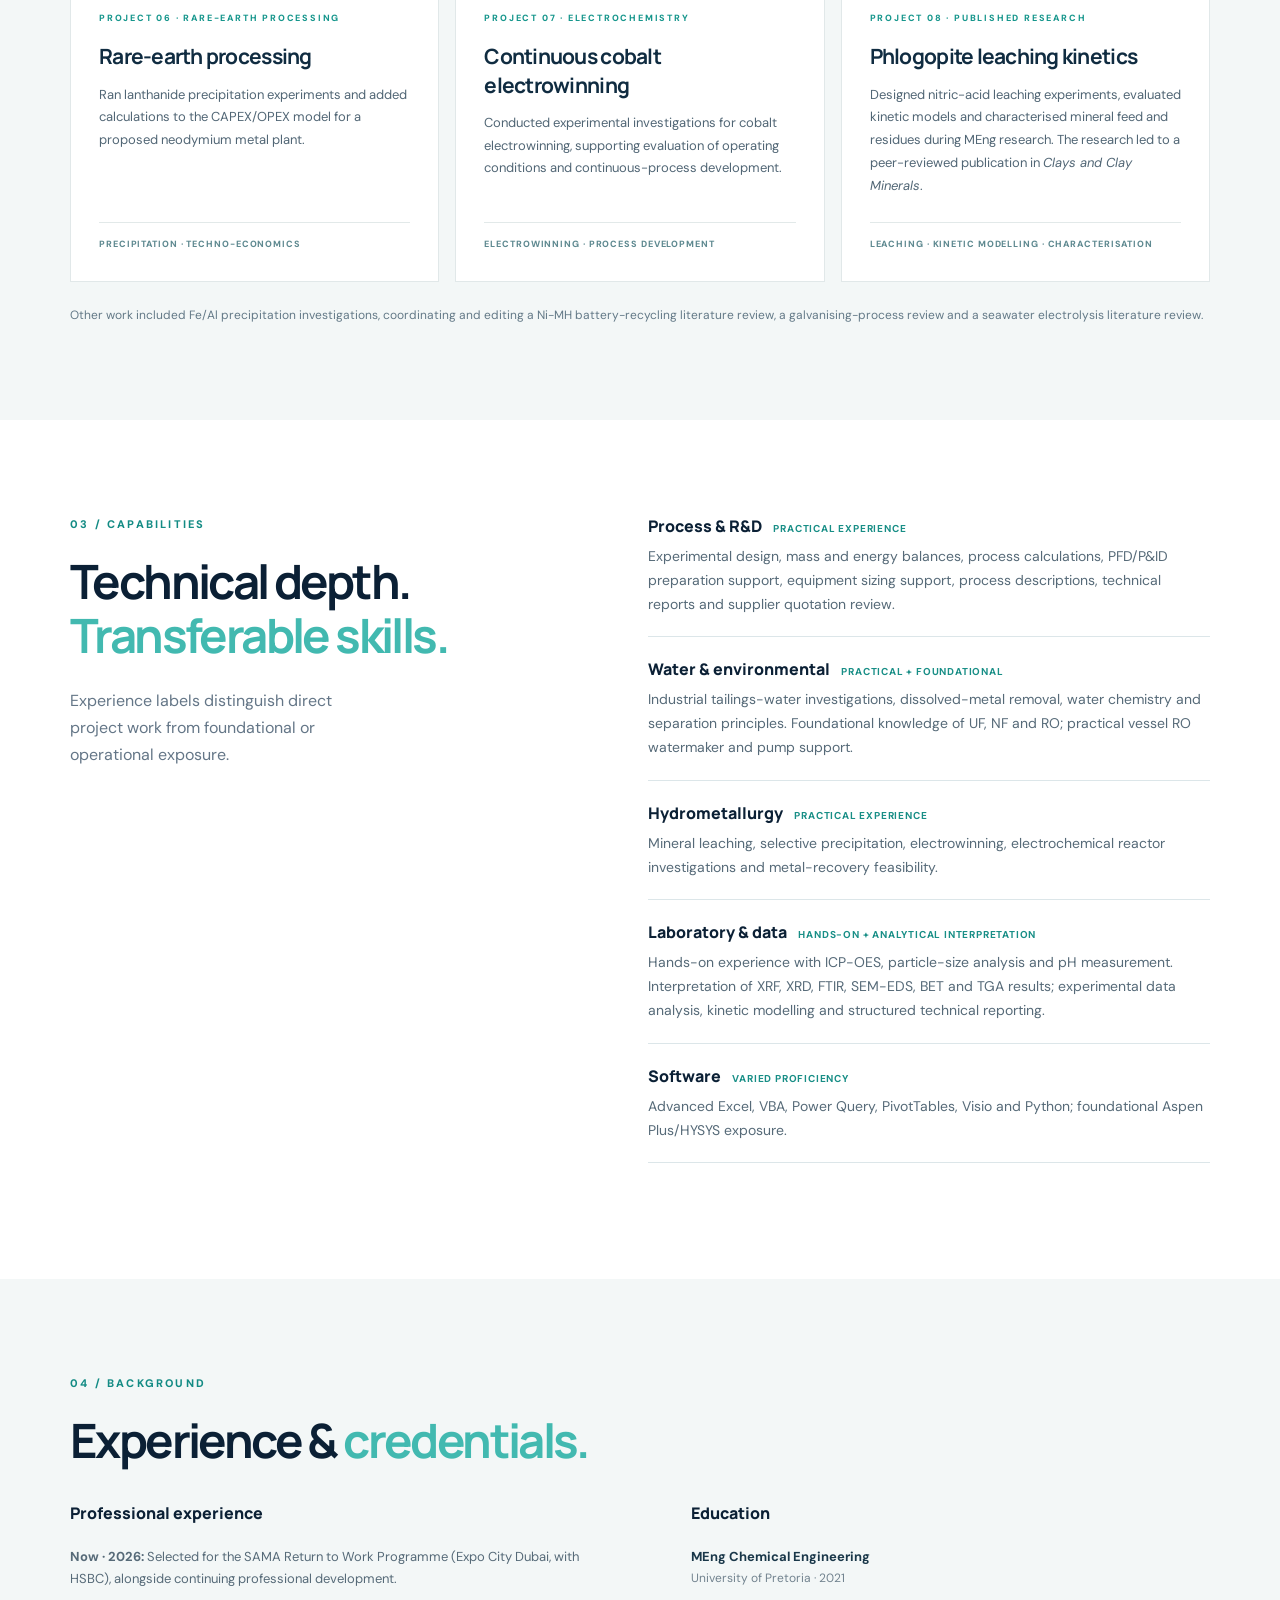
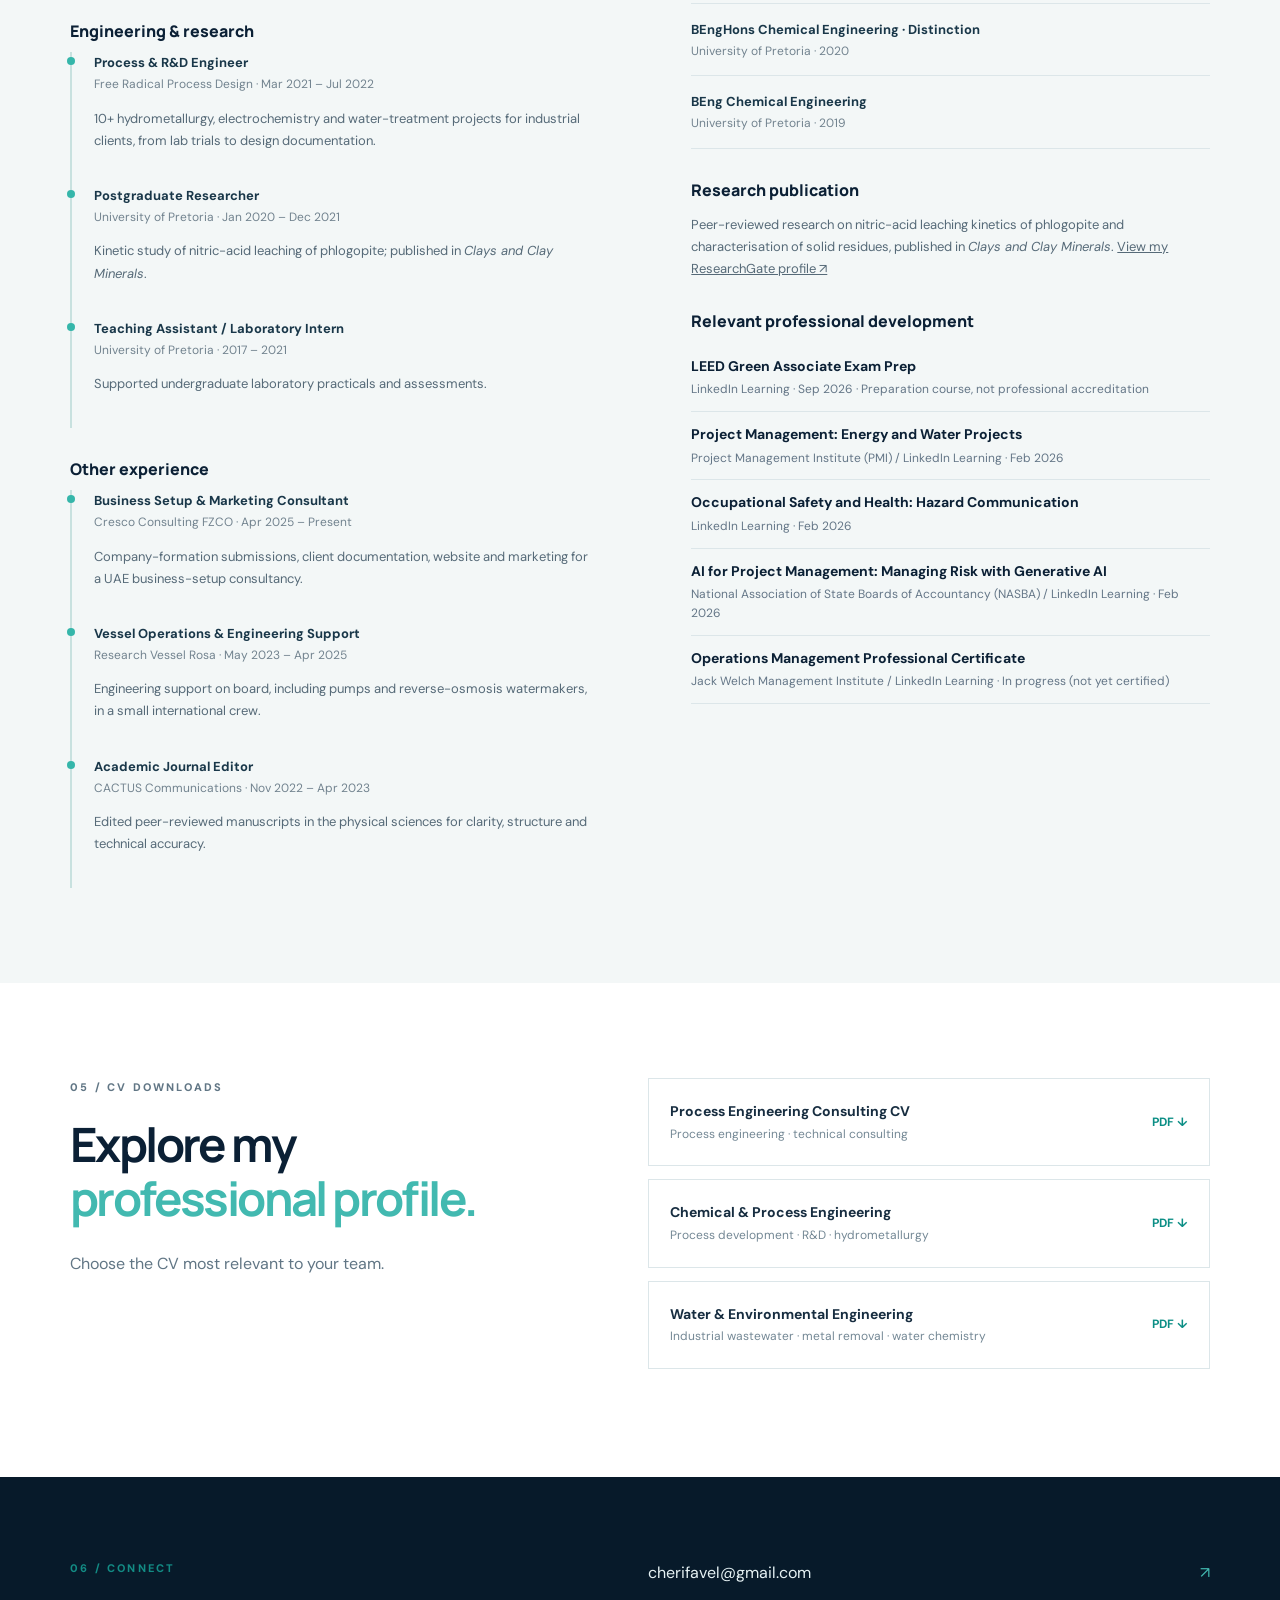
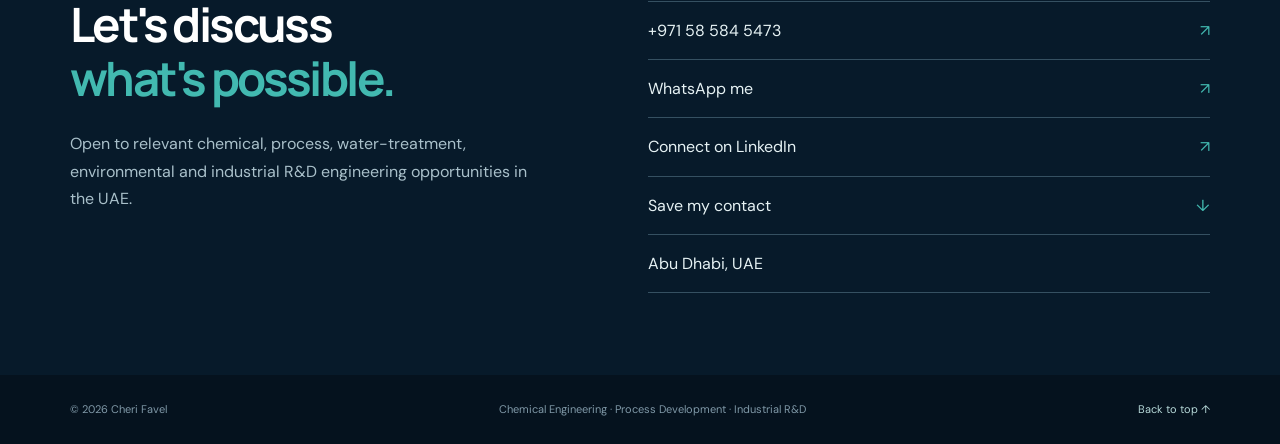
==== commit 071fe834: "Restructure professional experience into engineering and other roles" ====
--- a/index.html
+++ b/index.html
@@ -48,7 +48,7 @@
 <article class="project"><div class="projectcontent"><p class="projectnum">PROJECT 08 · PUBLISHED RESEARCH</p><h3>Phlogopite leaching kinetics</h3><p>Designed nitric-acid leaching experiments, evaluated kinetic models and characterised mineral feed and residues during MEng research. The research led to a peer-reviewed publication in <em>Clays and Clay Minerals</em>.</p><div class="mini">LEACHING · KINETIC MODELLING · CHARACTERISATION</div></div></article>
 </div><p class="note">Other work included Fe/Al precipitation investigations, coordinating and editing a Ni-MH battery-recycling literature review, a galvanising-process review and a seawater electrolysis literature review.</p></div></section>
 <section class="section" id="experience"><div class="wrap two"><div><p class="kicker">03 / CAPABILITIES</p><h2>Technical depth.<br><em>Transferable skills.</em></h2><p class="aside">Experience labels distinguish direct project work from foundational or operational exposure.</p></div><div class="skills"><div><h3>Process & R&D <small>Practical experience</small></h3><p>Experimental design, mass and energy balances, process calculations, PFD/P&ID preparation support, equipment sizing support, process descriptions, technical reports and supplier quotation review.</p></div><div><h3>Water & environmental <small>Practical + foundational</small></h3><p>Industrial tailings-water investigations, dissolved-metal removal, water chemistry and separation principles. Foundational knowledge of UF, NF and RO; practical vessel RO watermaker and pump support.</p></div><div><h3>Hydrometallurgy <small>Practical experience</small></h3><p>Mineral leaching, selective precipitation, electrowinning, electrochemical reactor investigations and metal-recovery feasibility.</p></div><div><h3>Laboratory & data <small>Hands-on + analytical interpretation</small></h3><p>Hands-on experience with ICP-OES, particle-size analysis and pH measurement. Interpretation of XRF, XRD, FTIR, SEM-EDS, BET and TGA results; experimental data analysis, kinetic modelling and structured technical reporting.</p></div><div><h3>Software <small>Varied proficiency</small></h3><p>Advanced Excel, VBA, Power Query, PivotTables, Visio and Python; foundational Aspen Plus/HYSYS exposure.</p></div></div></div></section>
-<section class="section shaded" id="credentials"><div class="wrap"><p class="kicker">04 / BACKGROUND</p><h2>Experience & <em>credentials.</em></h2><div class="credentials"><div><h3>Professional experience</h3><div class="timeline"><div><strong>Junior Process & R&D Engineer</strong><span>Free Radical Process Design · Mar 2021 – Jul 2022</span></div><div><strong>Postgraduate Researcher</strong><span>University of Pretoria · Jan 2020 – Dec 2021</span></div><div><strong>Vessel Operations & Engineering Support</strong><span>Research Vessel Rosa · May 2023 – Apr 2025</span></div><div><strong>Academic Journal Editor</strong><span>CACTUS Communications · Nov 2022 – Apr 2023</span></div><div><strong>Business Setup & Marketing Consultant</strong><span>Cresco Consulting FZCO · Apr 2025 – Present</span></div><div><strong>Teaching Assistant / Laboratory Intern</strong><span>University of Pretoria · 2017 – 2021</span></div></div></div><div><h3>Education</h3><div class="degree"><strong>MEng Chemical Engineering</strong><span>University of Pretoria · 2021</span></div><div class="degree"><strong>BEngHons Chemical Engineering · Distinction</strong><span>University of Pretoria · 2020</span></div><div class="degree"><strong>BEng Chemical Engineering</strong><span>University of Pretoria · 2019</span></div><h3 class="subheading">Research publication</h3><p>Peer-reviewed research on nitric-acid leaching kinetics of phlogopite and characterisation of solid residues, published in <em>Clays and Clay Minerals</em>. <a href="https://www.researchgate.net/profile/Cheri-Favel" target="_blank" rel="noopener noreferrer">View my ResearchGate profile ↗</a></p><h3 class="subheading">Relevant professional development</h3><div class="training-items"><p><strong>LEED Green Associate Exam Prep</strong><span>LinkedIn Learning · Sep 2026 · Preparation course, not professional accreditation</span></p><p><strong>Project Management: Energy and Water Projects</strong><span>Project Management Institute (PMI) / LinkedIn Learning · Feb 2026</span></p><p><strong>Occupational Safety and Health: Hazard Communication</strong><span>LinkedIn Learning · Feb 2026</span></p><p><strong>AI for Project Management: Managing Risk with Generative AI</strong><span>National Association of State Boards of Accountancy (NASBA) / LinkedIn Learning · Feb 2026</span></p><p><strong>Operations Management Professional Certificate</strong><span>Jack Welch Management Institute / LinkedIn Learning · In progress (not yet certified)</span></p></div></div></div></div></section>
+<section class="section shaded" id="credentials"><div class="wrap"><p class="kicker">04 / BACKGROUND</p><h2>Experience & <em>credentials.</em></h2><div class="credentials"><div><h3>Professional experience</h3><p><strong>Now · 2026:</strong> Selected for the SAMA Return to Work Programme (Expo City Dubai, with HSBC), alongside continuing professional development.</p><h3 class="subheading">Engineering &amp; research</h3><div class="timeline"><div><strong>Process &amp; R&amp;D Engineer</strong><span>Free Radical Process Design · Mar 2021 – Jul 2022</span><p>10+ hydrometallurgy, electrochemistry and water-treatment projects for industrial clients, from lab trials to design documentation.</p></div><div><strong>Postgraduate Researcher</strong><span>University of Pretoria · Jan 2020 – Dec 2021</span><p>Kinetic study of nitric-acid leaching of phlogopite; published in <em>Clays and Clay Minerals</em>.</p></div><div><strong>Teaching Assistant / Laboratory Intern</strong><span>University of Pretoria · 2017 – 2021</span><p>Supported undergraduate laboratory practicals and assessments.</p></div></div><h3 class="subheading">Other experience</h3><div class="timeline"><div><strong>Business Setup &amp; Marketing Consultant</strong><span>Cresco Consulting FZCO · Apr 2025 – Present</span><p>Company-formation submissions, client documentation, website and marketing for a UAE business-setup consultancy.</p></div><div><strong>Vessel Operations &amp; Engineering Support</strong><span>Research Vessel Rosa · May 2023 – Apr 2025</span><p>Engineering support on board, including pumps and reverse-osmosis watermakers, in a small international crew.</p></div><div><strong>Academic Journal Editor</strong><span>CACTUS Communications · Nov 2022 – Apr 2023</span><p>Edited peer-reviewed manuscripts in the physical sciences for clarity, structure and technical accuracy.</p></div></div></div><div><h3>Education</h3><div class="degree"><strong>MEng Chemical Engineering</strong><span>University of Pretoria · 2021</span></div><div class="degree"><strong>BEngHons Chemical Engineering · Distinction</strong><span>University of Pretoria · 2020</span></div><div class="degree"><strong>BEng Chemical Engineering</strong><span>University of Pretoria · 2019</span></div><h3 class="subheading">Research publication</h3><p>Peer-reviewed research on nitric-acid leaching kinetics of phlogopite and characterisation of solid residues, published in <em>Clays and Clay Minerals</em>. <a href="https://www.researchgate.net/profile/Cheri-Favel" target="_blank" rel="noopener noreferrer">View my ResearchGate profile ↗</a></p><h3 class="subheading">Relevant professional development</h3><div class="training-items"><p><strong>LEED Green Associate Exam Prep</strong><span>LinkedIn Learning · Sep 2026 · Preparation course, not professional accreditation</span></p><p><strong>Project Management: Energy and Water Projects</strong><span>Project Management Institute (PMI) / LinkedIn Learning · Feb 2026</span></p><p><strong>Occupational Safety and Health: Hazard Communication</strong><span>LinkedIn Learning · Feb 2026</span></p><p><strong>AI for Project Management: Managing Risk with Generative AI</strong><span>National Association of State Boards of Accountancy (NASBA) / LinkedIn Learning · Feb 2026</span></p><p><strong>Operations Management Professional Certificate</strong><span>Jack Welch Management Institute / LinkedIn Learning · In progress (not yet certified)</span></p></div></div></div></div></section>
 <section class="section downloads" id="cv"><div class="wrap two"><div><p class="kicker">05 / CV DOWNLOADS</p><h2>Explore my<br><em>professional profile.</em></h2><p>Choose the CV most relevant to your team.</p></div><div class="downloadcards"><a href="downloads/Cheri_Favel_Process_Engineering_Consulting_CV.pdf" download>
   <span>
     <strong>Process Engineering Consulting CV</strong>
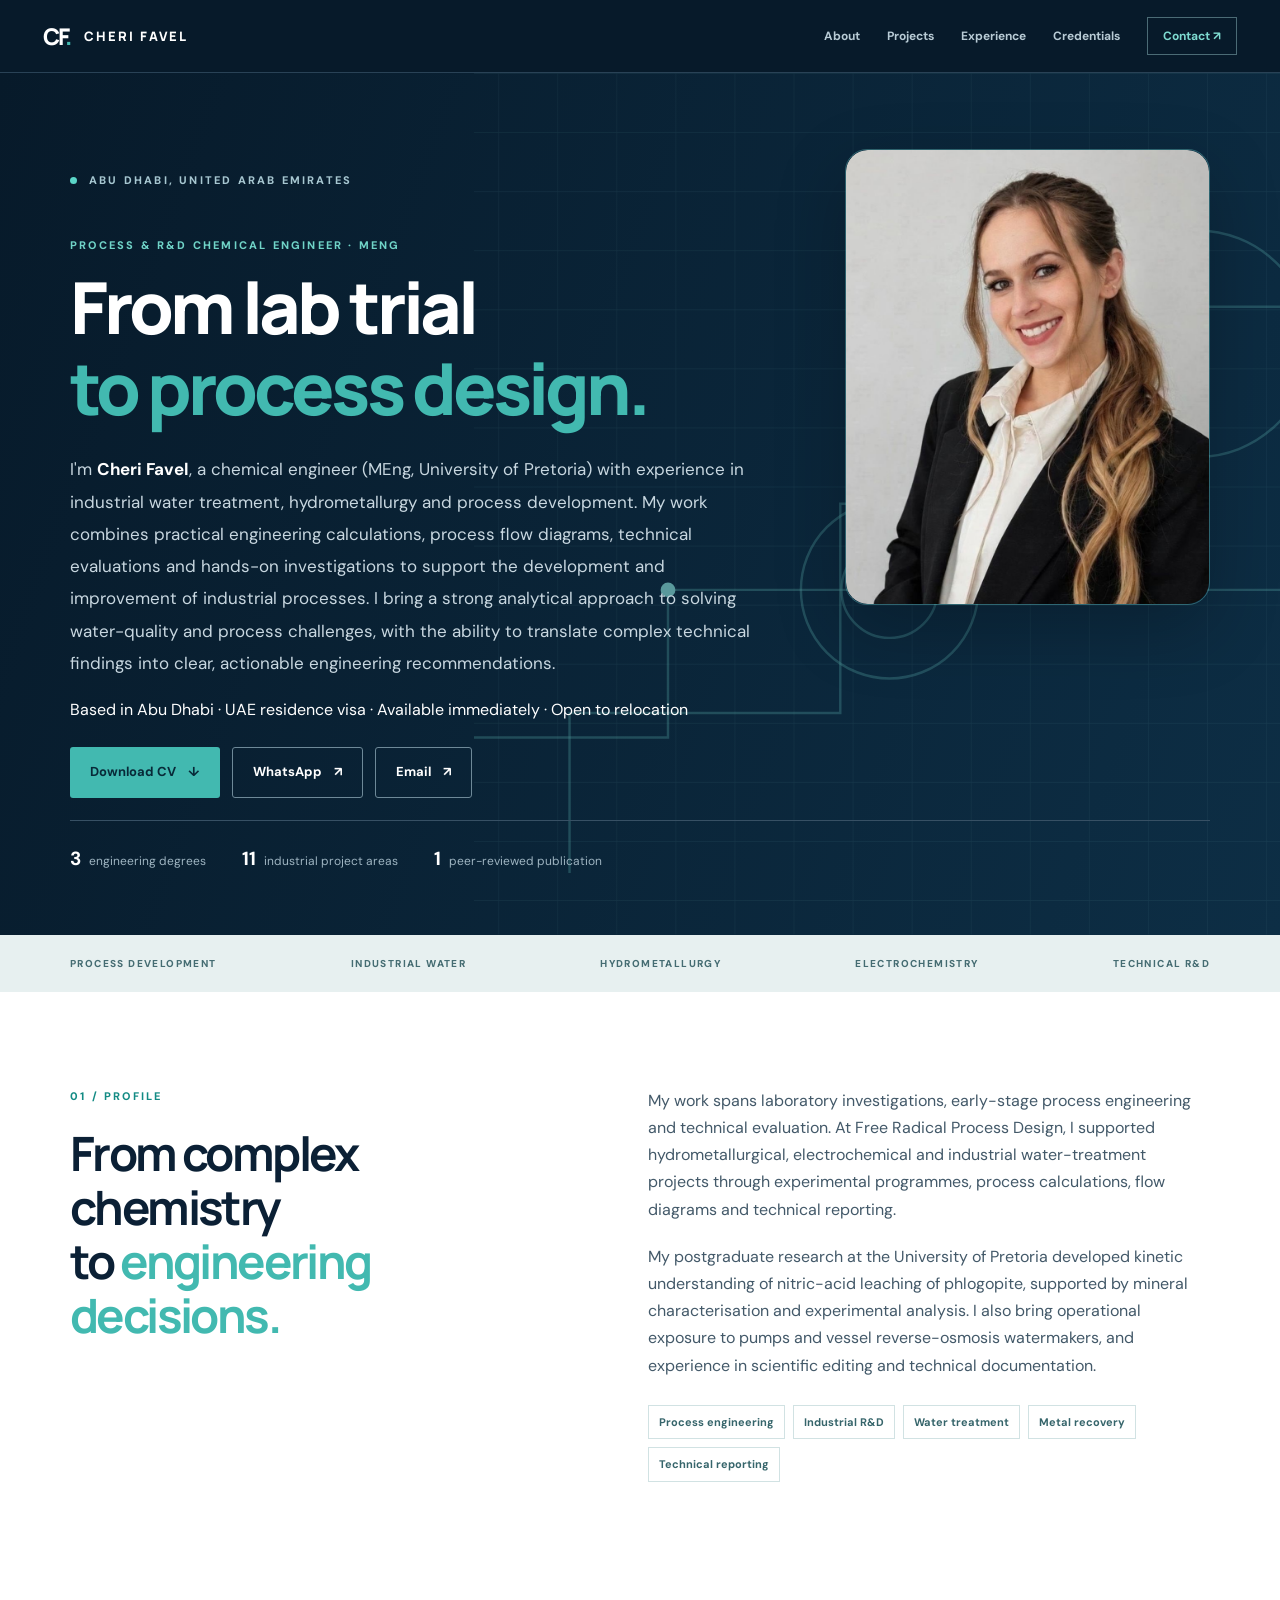
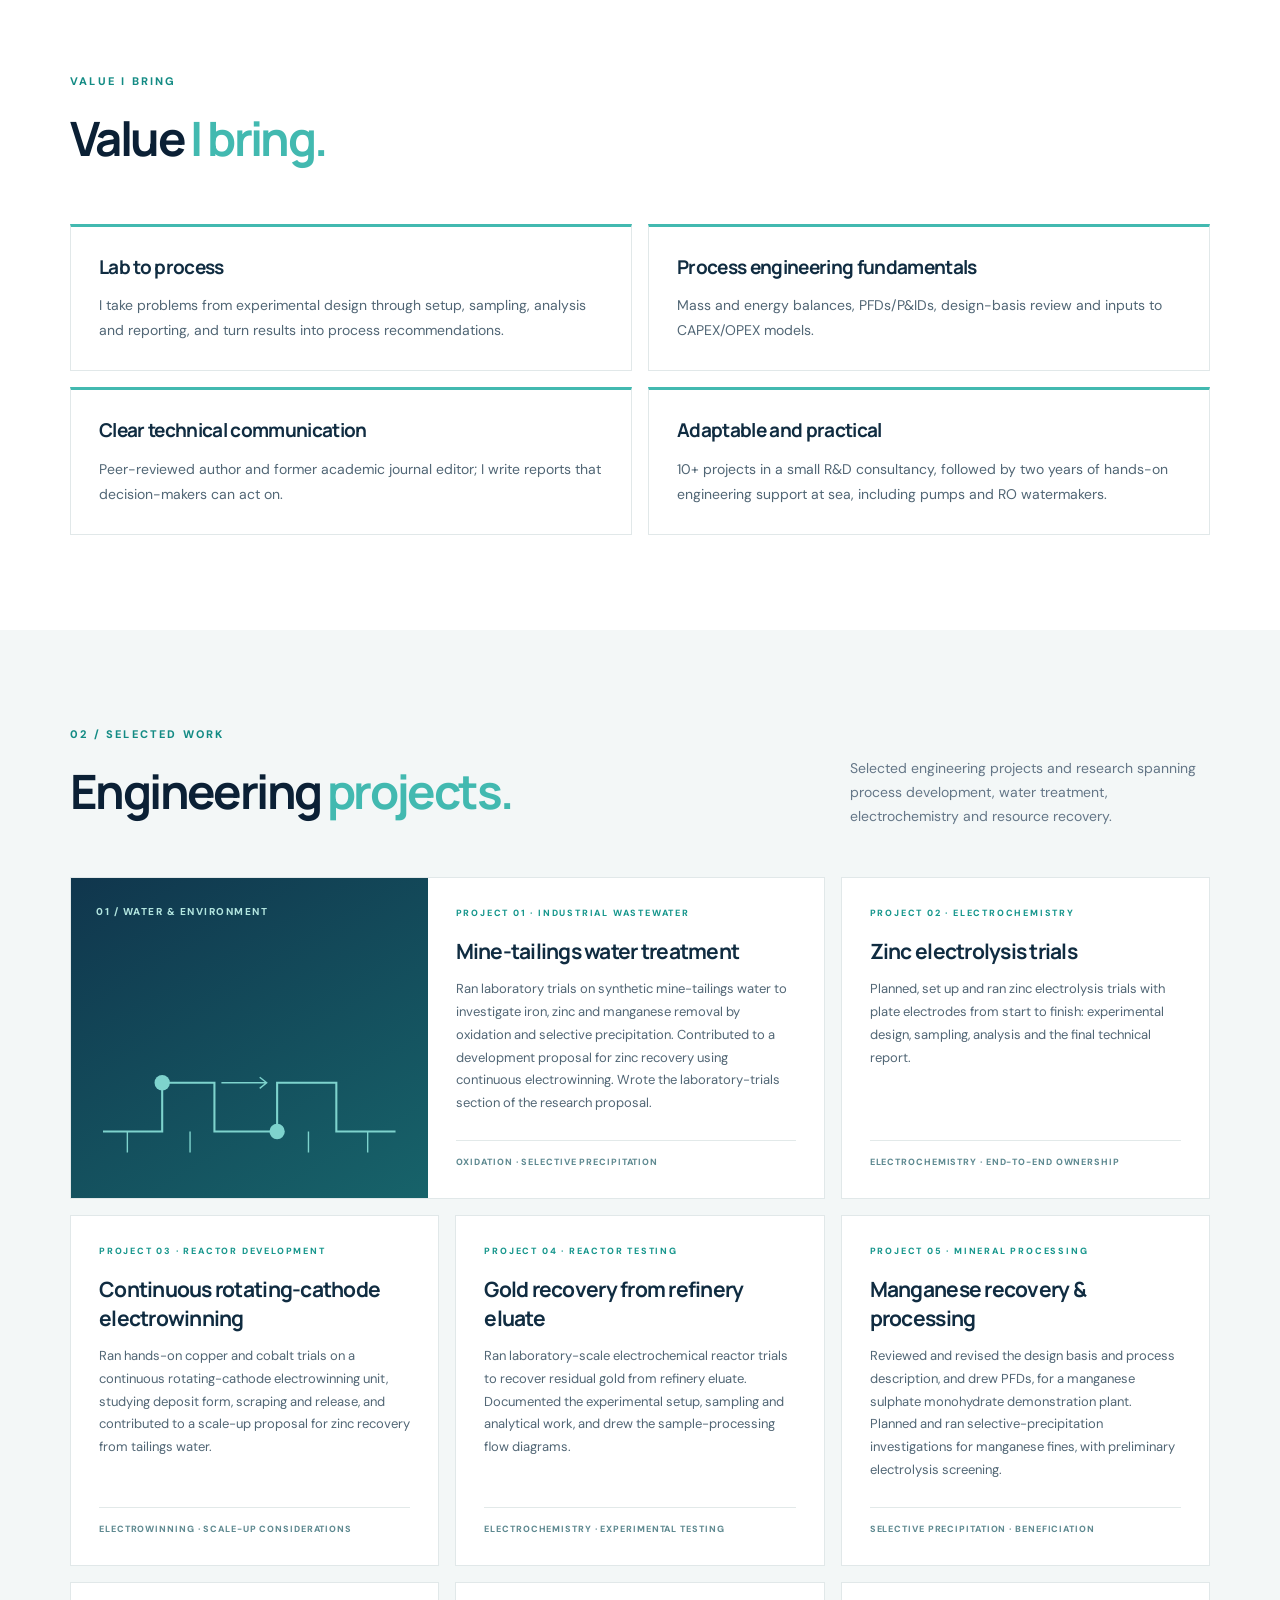
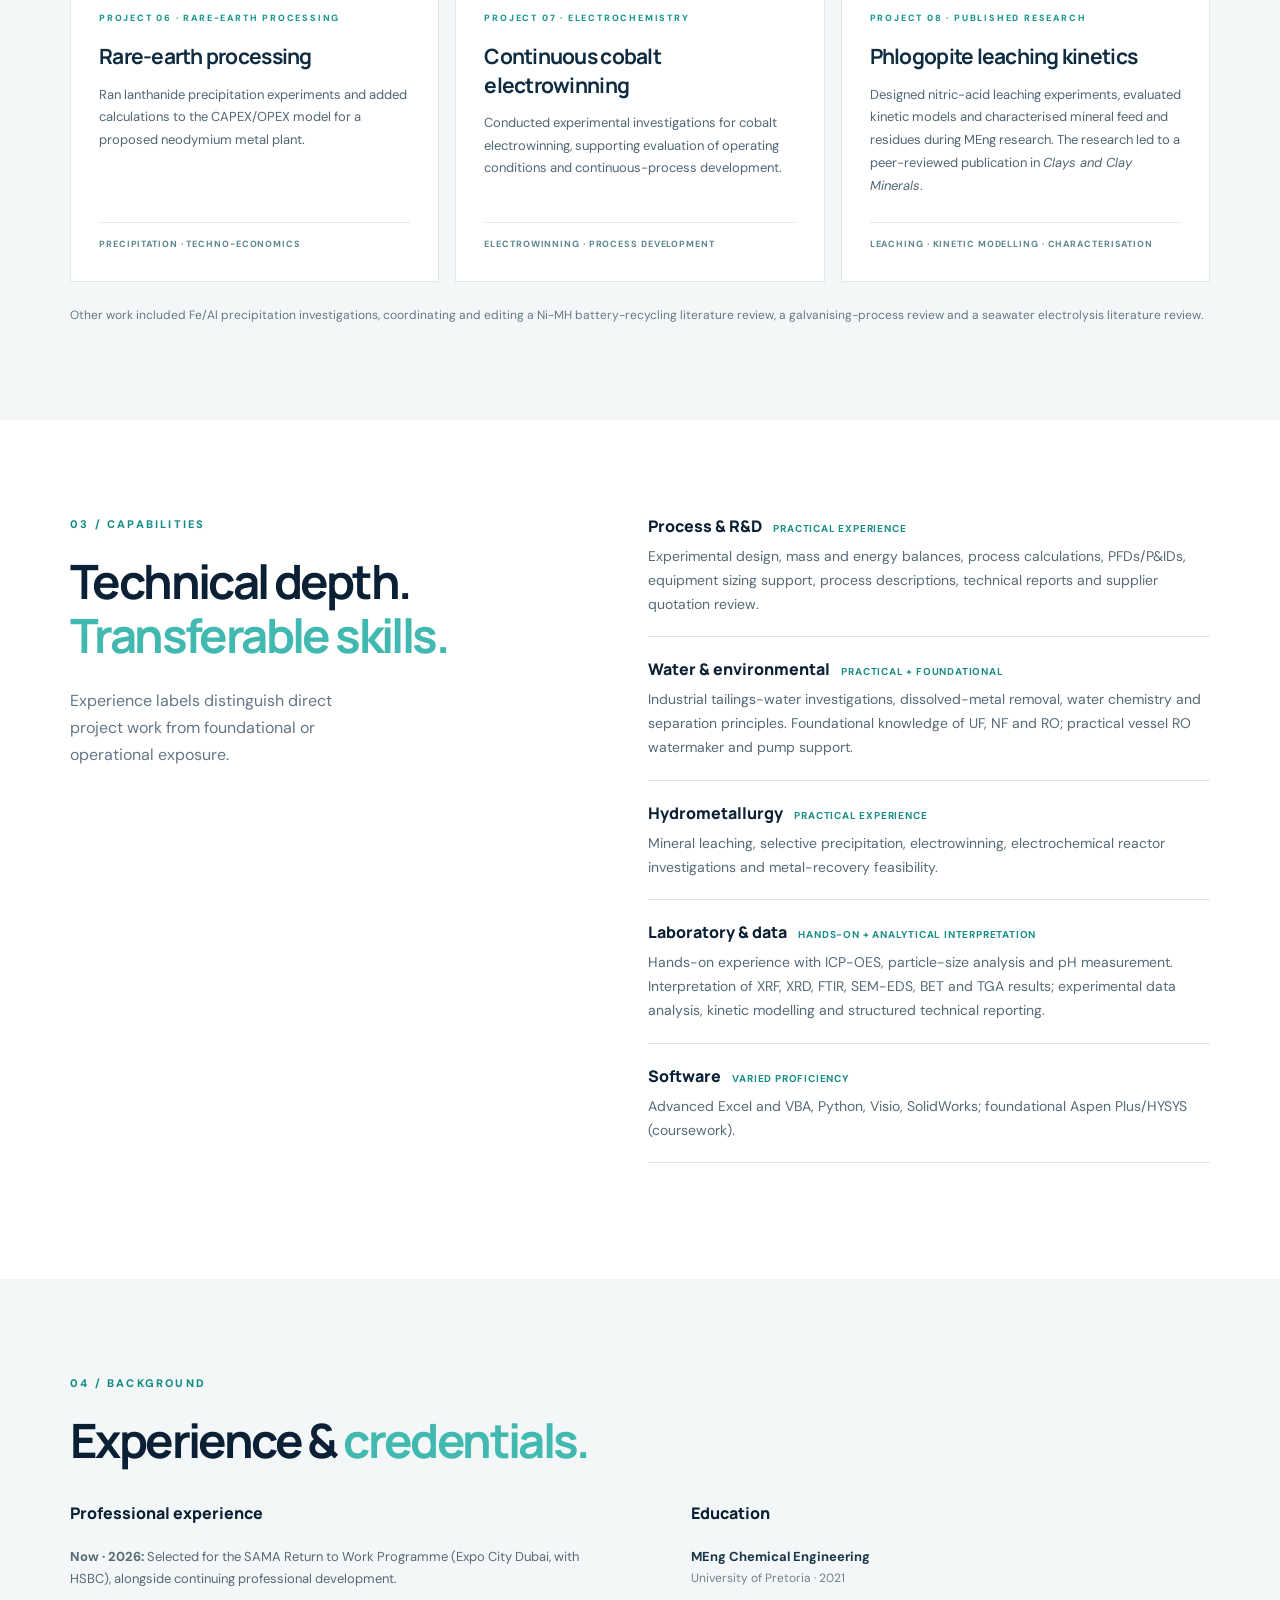
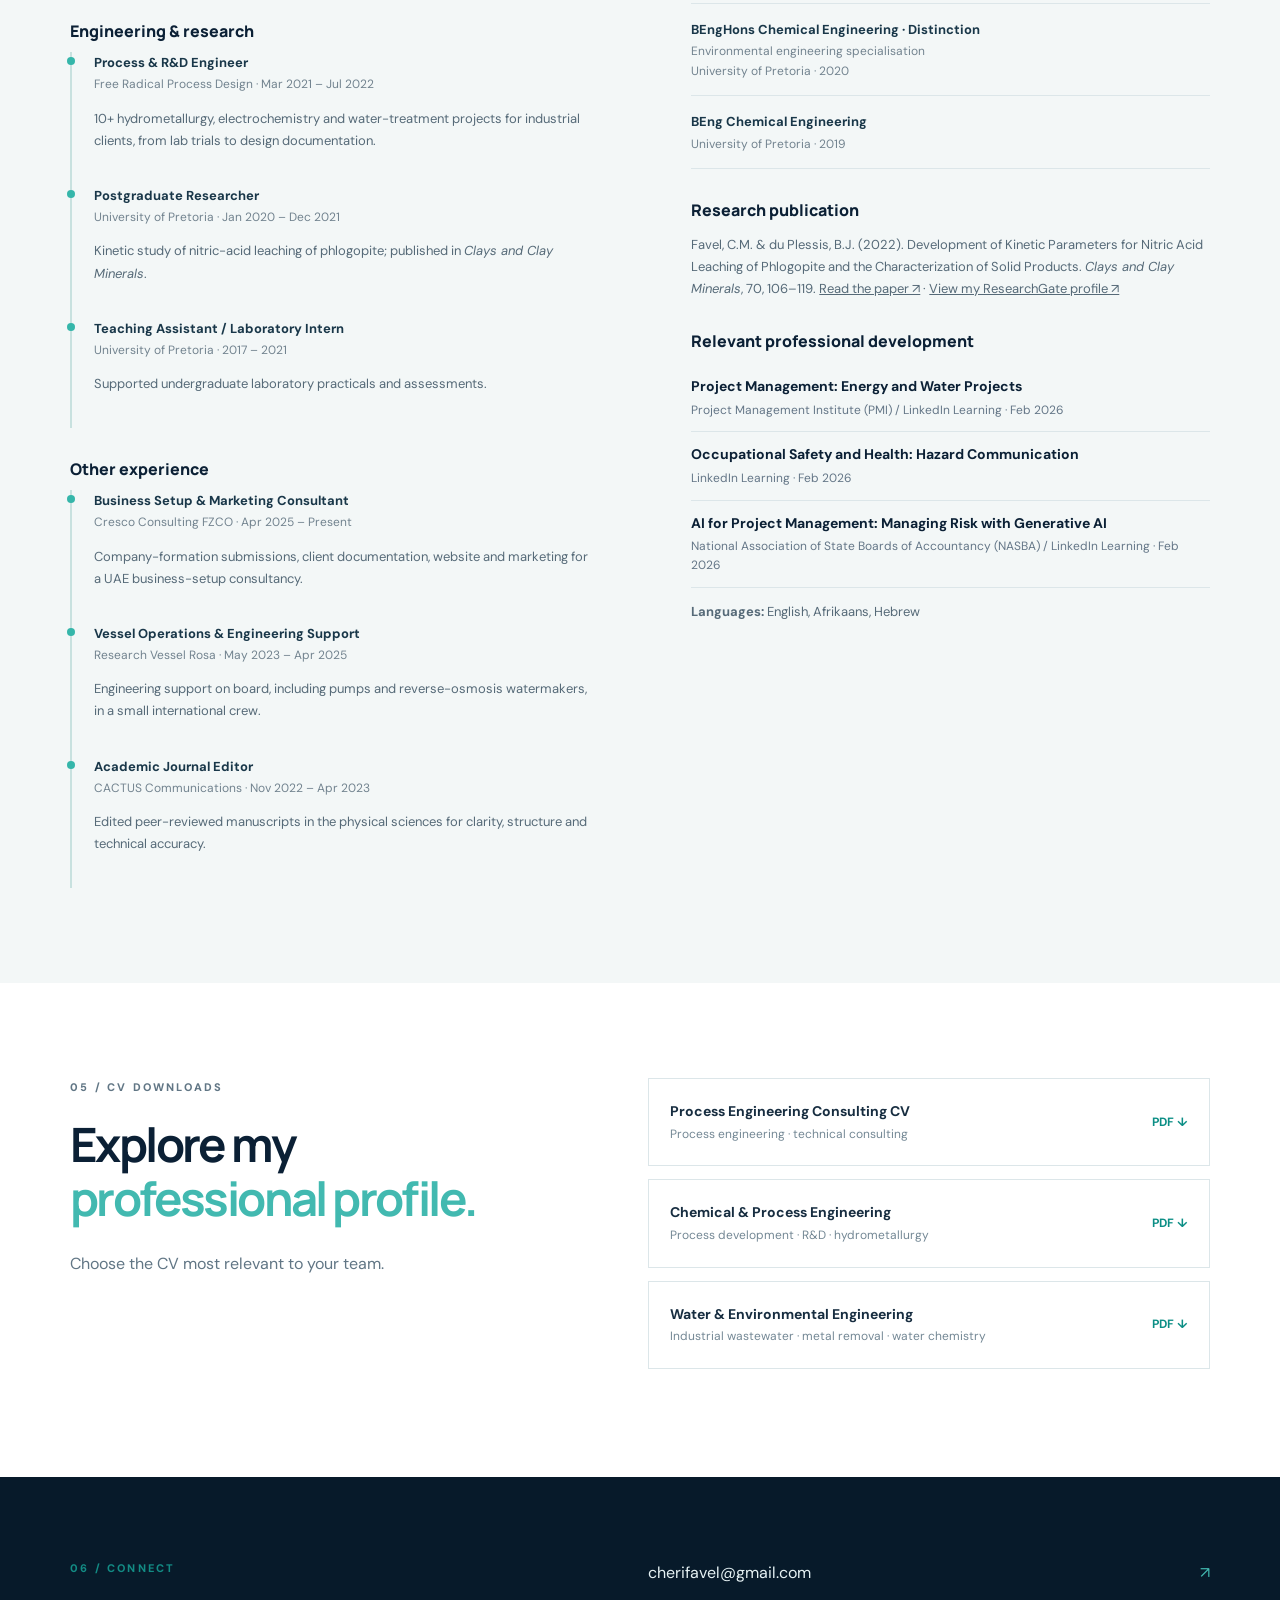
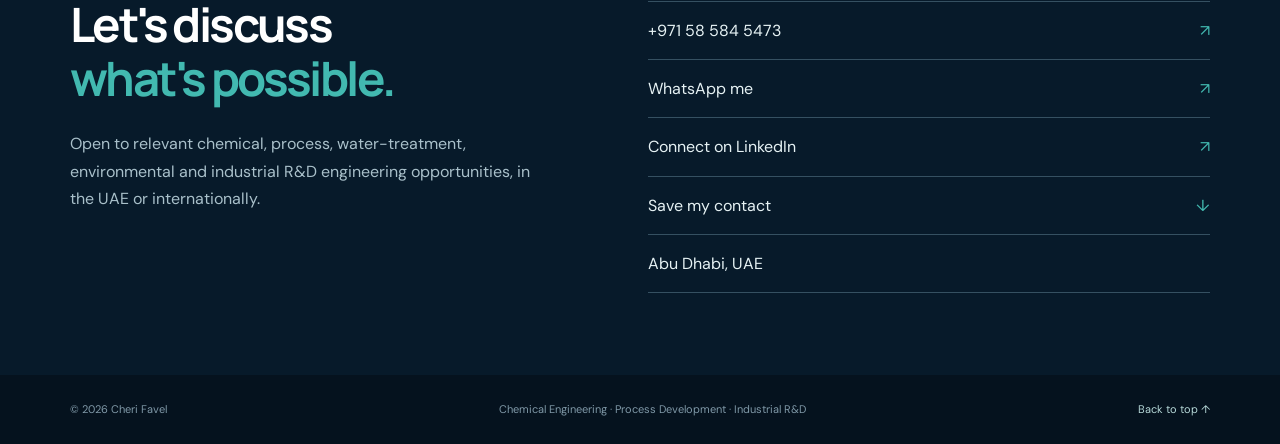
==== commit 32316e63: "Update capabilities education publication and professional development" ====
--- a/index.html
+++ b/index.html
@@ -47,8 +47,8 @@
 <article class="project"><div class="projectcontent"><p class="projectnum">PROJECT 07 · ELECTROCHEMISTRY</p><h3>Continuous cobalt electrowinning</h3><p>Conducted experimental investigations for cobalt electrowinning, supporting evaluation of operating conditions and continuous-process development.</p><div class="mini">ELECTROWINNING · PROCESS DEVELOPMENT</div></div></article>
 <article class="project"><div class="projectcontent"><p class="projectnum">PROJECT 08 · PUBLISHED RESEARCH</p><h3>Phlogopite leaching kinetics</h3><p>Designed nitric-acid leaching experiments, evaluated kinetic models and characterised mineral feed and residues during MEng research. The research led to a peer-reviewed publication in <em>Clays and Clay Minerals</em>.</p><div class="mini">LEACHING · KINETIC MODELLING · CHARACTERISATION</div></div></article>
 </div><p class="note">Other work included Fe/Al precipitation investigations, coordinating and editing a Ni-MH battery-recycling literature review, a galvanising-process review and a seawater electrolysis literature review.</p></div></section>
-<section class="section" id="experience"><div class="wrap two"><div><p class="kicker">03 / CAPABILITIES</p><h2>Technical depth.<br><em>Transferable skills.</em></h2><p class="aside">Experience labels distinguish direct project work from foundational or operational exposure.</p></div><div class="skills"><div><h3>Process & R&D <small>Practical experience</small></h3><p>Experimental design, mass and energy balances, process calculations, PFD/P&ID preparation support, equipment sizing support, process descriptions, technical reports and supplier quotation review.</p></div><div><h3>Water & environmental <small>Practical + foundational</small></h3><p>Industrial tailings-water investigations, dissolved-metal removal, water chemistry and separation principles. Foundational knowledge of UF, NF and RO; practical vessel RO watermaker and pump support.</p></div><div><h3>Hydrometallurgy <small>Practical experience</small></h3><p>Mineral leaching, selective precipitation, electrowinning, electrochemical reactor investigations and metal-recovery feasibility.</p></div><div><h3>Laboratory & data <small>Hands-on + analytical interpretation</small></h3><p>Hands-on experience with ICP-OES, particle-size analysis and pH measurement. Interpretation of XRF, XRD, FTIR, SEM-EDS, BET and TGA results; experimental data analysis, kinetic modelling and structured technical reporting.</p></div><div><h3>Software <small>Varied proficiency</small></h3><p>Advanced Excel, VBA, Power Query, PivotTables, Visio and Python; foundational Aspen Plus/HYSYS exposure.</p></div></div></div></section>
-<section class="section shaded" id="credentials"><div class="wrap"><p class="kicker">04 / BACKGROUND</p><h2>Experience & <em>credentials.</em></h2><div class="credentials"><div><h3>Professional experience</h3><p><strong>Now · 2026:</strong> Selected for the SAMA Return to Work Programme (Expo City Dubai, with HSBC), alongside continuing professional development.</p><h3 class="subheading">Engineering &amp; research</h3><div class="timeline"><div><strong>Process &amp; R&amp;D Engineer</strong><span>Free Radical Process Design · Mar 2021 – Jul 2022</span><p>10+ hydrometallurgy, electrochemistry and water-treatment projects for industrial clients, from lab trials to design documentation.</p></div><div><strong>Postgraduate Researcher</strong><span>University of Pretoria · Jan 2020 – Dec 2021</span><p>Kinetic study of nitric-acid leaching of phlogopite; published in <em>Clays and Clay Minerals</em>.</p></div><div><strong>Teaching Assistant / Laboratory Intern</strong><span>University of Pretoria · 2017 – 2021</span><p>Supported undergraduate laboratory practicals and assessments.</p></div></div><h3 class="subheading">Other experience</h3><div class="timeline"><div><strong>Business Setup &amp; Marketing Consultant</strong><span>Cresco Consulting FZCO · Apr 2025 – Present</span><p>Company-formation submissions, client documentation, website and marketing for a UAE business-setup consultancy.</p></div><div><strong>Vessel Operations &amp; Engineering Support</strong><span>Research Vessel Rosa · May 2023 – Apr 2025</span><p>Engineering support on board, including pumps and reverse-osmosis watermakers, in a small international crew.</p></div><div><strong>Academic Journal Editor</strong><span>CACTUS Communications · Nov 2022 – Apr 2023</span><p>Edited peer-reviewed manuscripts in the physical sciences for clarity, structure and technical accuracy.</p></div></div></div><div><h3>Education</h3><div class="degree"><strong>MEng Chemical Engineering</strong><span>University of Pretoria · 2021</span></div><div class="degree"><strong>BEngHons Chemical Engineering · Distinction</strong><span>University of Pretoria · 2020</span></div><div class="degree"><strong>BEng Chemical Engineering</strong><span>University of Pretoria · 2019</span></div><h3 class="subheading">Research publication</h3><p>Peer-reviewed research on nitric-acid leaching kinetics of phlogopite and characterisation of solid residues, published in <em>Clays and Clay Minerals</em>. <a href="https://www.researchgate.net/profile/Cheri-Favel" target="_blank" rel="noopener noreferrer">View my ResearchGate profile ↗</a></p><h3 class="subheading">Relevant professional development</h3><div class="training-items"><p><strong>LEED Green Associate Exam Prep</strong><span>LinkedIn Learning · Sep 2026 · Preparation course, not professional accreditation</span></p><p><strong>Project Management: Energy and Water Projects</strong><span>Project Management Institute (PMI) / LinkedIn Learning · Feb 2026</span></p><p><strong>Occupational Safety and Health: Hazard Communication</strong><span>LinkedIn Learning · Feb 2026</span></p><p><strong>AI for Project Management: Managing Risk with Generative AI</strong><span>National Association of State Boards of Accountancy (NASBA) / LinkedIn Learning · Feb 2026</span></p><p><strong>Operations Management Professional Certificate</strong><span>Jack Welch Management Institute / LinkedIn Learning · In progress (not yet certified)</span></p></div></div></div></div></section>
+<section class="section" id="experience"><div class="wrap two"><div><p class="kicker">03 / CAPABILITIES</p><h2>Technical depth.<br><em>Transferable skills.</em></h2><p class="aside">Experience labels distinguish direct project work from foundational or operational exposure.</p></div><div class="skills"><div><h3>Process & R&D <small>Practical experience</small></h3><p>Experimental design, mass and energy balances, process calculations, PFDs/P&amp;IDs, equipment sizing support, process descriptions, technical reports and supplier quotation review.</p></div><div><h3>Water & environmental <small>Practical + foundational</small></h3><p>Industrial tailings-water investigations, dissolved-metal removal, water chemistry and separation principles. Foundational knowledge of UF, NF and RO; practical vessel RO watermaker and pump support.</p></div><div><h3>Hydrometallurgy <small>Practical experience</small></h3><p>Mineral leaching, selective precipitation, electrowinning, electrochemical reactor investigations and metal-recovery feasibility.</p></div><div><h3>Laboratory & data <small>Hands-on + analytical interpretation</small></h3><p>Hands-on experience with ICP-OES, particle-size analysis and pH measurement. Interpretation of XRF, XRD, FTIR, SEM-EDS, BET and TGA results; experimental data analysis, kinetic modelling and structured technical reporting.</p></div><div><h3>Software <small>Varied proficiency</small></h3><p>Advanced Excel and VBA, Python, Visio, SolidWorks; foundational Aspen Plus/HYSYS (coursework).</p></div></div></div></section>
+<section class="section shaded" id="credentials"><div class="wrap"><p class="kicker">04 / BACKGROUND</p><h2>Experience & <em>credentials.</em></h2><div class="credentials"><div><h3>Professional experience</h3><p><strong>Now · 2026:</strong> Selected for the SAMA Return to Work Programme (Expo City Dubai, with HSBC), alongside continuing professional development.</p><h3 class="subheading">Engineering &amp; research</h3><div class="timeline"><div><strong>Process &amp; R&amp;D Engineer</strong><span>Free Radical Process Design · Mar 2021 – Jul 2022</span><p>10+ hydrometallurgy, electrochemistry and water-treatment projects for industrial clients, from lab trials to design documentation.</p></div><div><strong>Postgraduate Researcher</strong><span>University of Pretoria · Jan 2020 – Dec 2021</span><p>Kinetic study of nitric-acid leaching of phlogopite; published in <em>Clays and Clay Minerals</em>.</p></div><div><strong>Teaching Assistant / Laboratory Intern</strong><span>University of Pretoria · 2017 – 2021</span><p>Supported undergraduate laboratory practicals and assessments.</p></div></div><h3 class="subheading">Other experience</h3><div class="timeline"><div><strong>Business Setup &amp; Marketing Consultant</strong><span>Cresco Consulting FZCO · Apr 2025 – Present</span><p>Company-formation submissions, client documentation, website and marketing for a UAE business-setup consultancy.</p></div><div><strong>Vessel Operations &amp; Engineering Support</strong><span>Research Vessel Rosa · May 2023 – Apr 2025</span><p>Engineering support on board, including pumps and reverse-osmosis watermakers, in a small international crew.</p></div><div><strong>Academic Journal Editor</strong><span>CACTUS Communications · Nov 2022 – Apr 2023</span><p>Edited peer-reviewed manuscripts in the physical sciences for clarity, structure and technical accuracy.</p></div></div></div><div><h3>Education</h3><div class="degree"><strong>MEng Chemical Engineering</strong><span>University of Pretoria · 2021</span></div><div class="degree"><strong>BEngHons Chemical Engineering · Distinction</strong><span>Environmental engineering specialisation</span><span>University of Pretoria · 2020</span></div><div class="degree"><strong>BEng Chemical Engineering</strong><span>University of Pretoria · 2019</span></div><h3 class="subheading">Research publication</h3><p>Favel, C.M. &amp; du Plessis, B.J. (2022). Development of Kinetic Parameters for Nitric Acid Leaching of Phlogopite and the Characterization of Solid Products. <em>Clays and Clay Minerals</em>, 70, 106–119. <a href="https://doi.org/10.1007/s42860-022-00180-x" target="_blank" rel="noopener noreferrer">Read the paper ↗</a> · <a href="https://www.researchgate.net/profile/Cheri-Favel" target="_blank" rel="noopener noreferrer">View my ResearchGate profile ↗</a></p><h3 class="subheading">Relevant professional development</h3><div class="training-items"><p><strong>Project Management: Energy and Water Projects</strong><span>Project Management Institute (PMI) / LinkedIn Learning · Feb 2026</span></p><p><strong>Occupational Safety and Health: Hazard Communication</strong><span>LinkedIn Learning · Feb 2026</span></p><p><strong>AI for Project Management: Managing Risk with Generative AI</strong><span>National Association of State Boards of Accountancy (NASBA) / LinkedIn Learning · Feb 2026</span></p></div><p><strong>Languages:</strong> English, Afrikaans, Hebrew</p></div></div></div></section>
 <section class="section downloads" id="cv"><div class="wrap two"><div><p class="kicker">05 / CV DOWNLOADS</p><h2>Explore my<br><em>professional profile.</em></h2><p>Choose the CV most relevant to your team.</p></div><div class="downloadcards"><a href="downloads/Cheri_Favel_Process_Engineering_Consulting_CV.pdf" download>
   <span>
     <strong>Process Engineering Consulting CV</strong>
@@ -56,4 +56,4 @@
   </span>
   <b>PDF ↓</b>
 </a><a href="downloads/process-engineering-cv.pdf" download><span><strong>Chemical & Process Engineering</strong><small>Process development · R&D · hydrometallurgy</small></span><b>PDF ↓</b></a><a href="downloads/water-environmental-cv.pdf" download><span><strong>Water & Environmental Engineering</strong><small>Industrial wastewater · metal removal · water chemistry</small></span><b>PDF ↓</b></a></div></div></section>
-<section class="contact" id="contact"><div class="wrap two"><div><p class="kicker">06 / CONNECT</p><h2>Let's discuss<br><em>what's possible.</em></h2><p>Open to relevant chemical, process, water-treatment, environmental and industrial R&D engineering opportunities in the UAE.</p></div> <div class="contactdetails">   <a href="mailto:cherifavel@gmail.com">     cherifavel@gmail.com <span>↗</span>   </a>   <a href="tel:+971585845473">     +971 58 584 5473 <span>↗</span>   </a>   <a href="https://wa.me/971585845473"      target="_blank" rel="noopener noreferrer">     WhatsApp me <span>↗</span>   </a>   <a href="https://www.linkedin.com/in/cheri-favel/"      target="_blank" rel="noopener noreferrer">     Connect on LinkedIn <span>↗</span>   </a>   <a href="assets/cheri-favel.vcf" download>     Save my contact <span>↓</span>   </a>   <span>Abu Dhabi, UAE</span> </div></div></section></main><footer><div class="wrap foot"><span>© <span id="year">2026</span> Cheri Favel</span><span>Chemical Engineering · Process Development · Industrial R&amp;D</span><a href="#top">Back to top ↑</a></div></footer><script src="assets/main.js"></script></body></html>
+<section class="contact" id="contact"><div class="wrap two"><div><p class="kicker">06 / CONNECT</p><h2>Let's discuss<br><em>what's possible.</em></h2><p>Open to relevant chemical, process, water-treatment, environmental and industrial R&D engineering opportunities, in the UAE or internationally.</p></div> <div class="contactdetails">   <a href="mailto:cherifavel@gmail.com">     cherifavel@gmail.com <span>↗</span>   </a>   <a href="tel:+971585845473">     +971 58 584 5473 <span>↗</span>   </a>   <a href="https://wa.me/971585845473"      target="_blank" rel="noopener noreferrer">     WhatsApp me <span>↗</span>   </a>   <a href="https://www.linkedin.com/in/cheri-favel/"      target="_blank" rel="noopener noreferrer">     Connect on LinkedIn <span>↗</span>   </a>   <a href="assets/cheri-favel.vcf" download>     Save my contact <span>↓</span>   </a>   <span>Abu Dhabi, UAE</span> </div></div></section></main><footer><div class="wrap foot"><span>© <span id="year">2026</span> Cheri Favel</span><span>Chemical Engineering · Process Development · Industrial R&amp;D</span><a href="#top">Back to top ↑</a></div></footer><script src="assets/main.js"></script></body></html>
